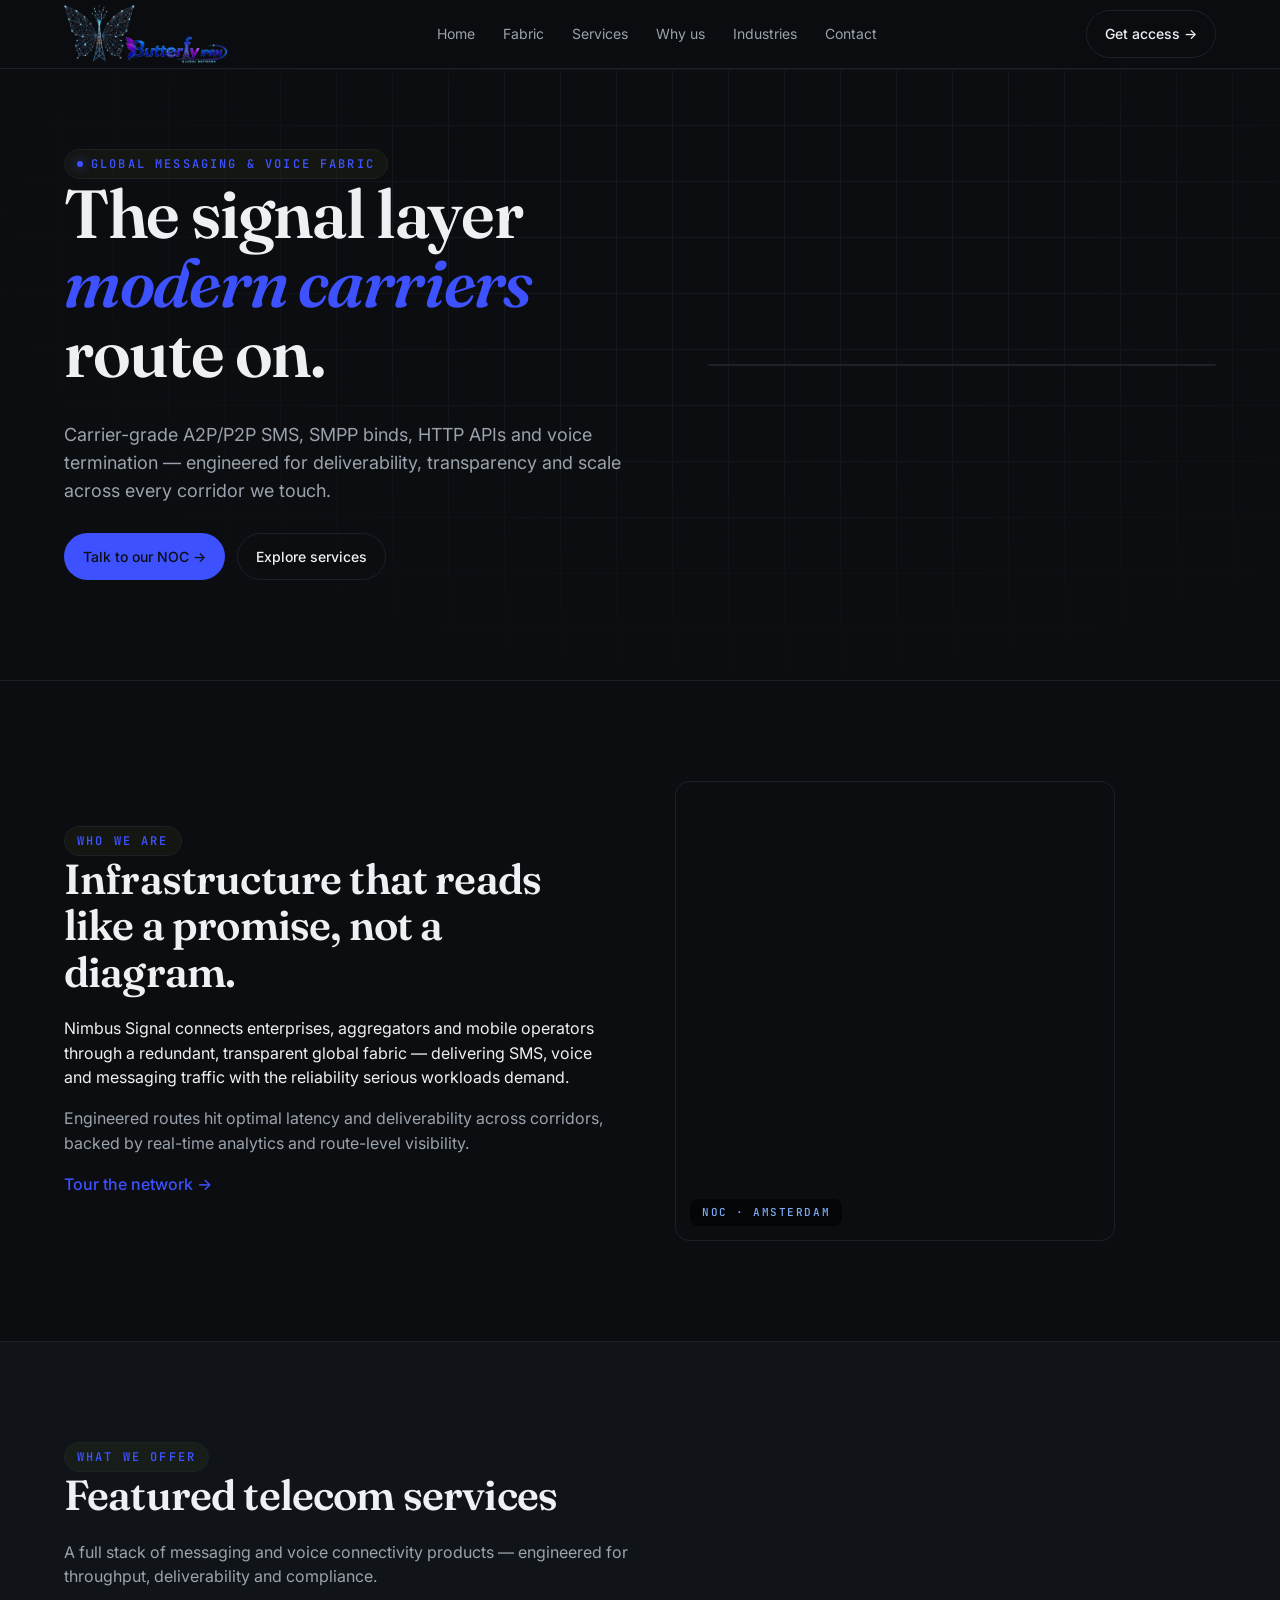
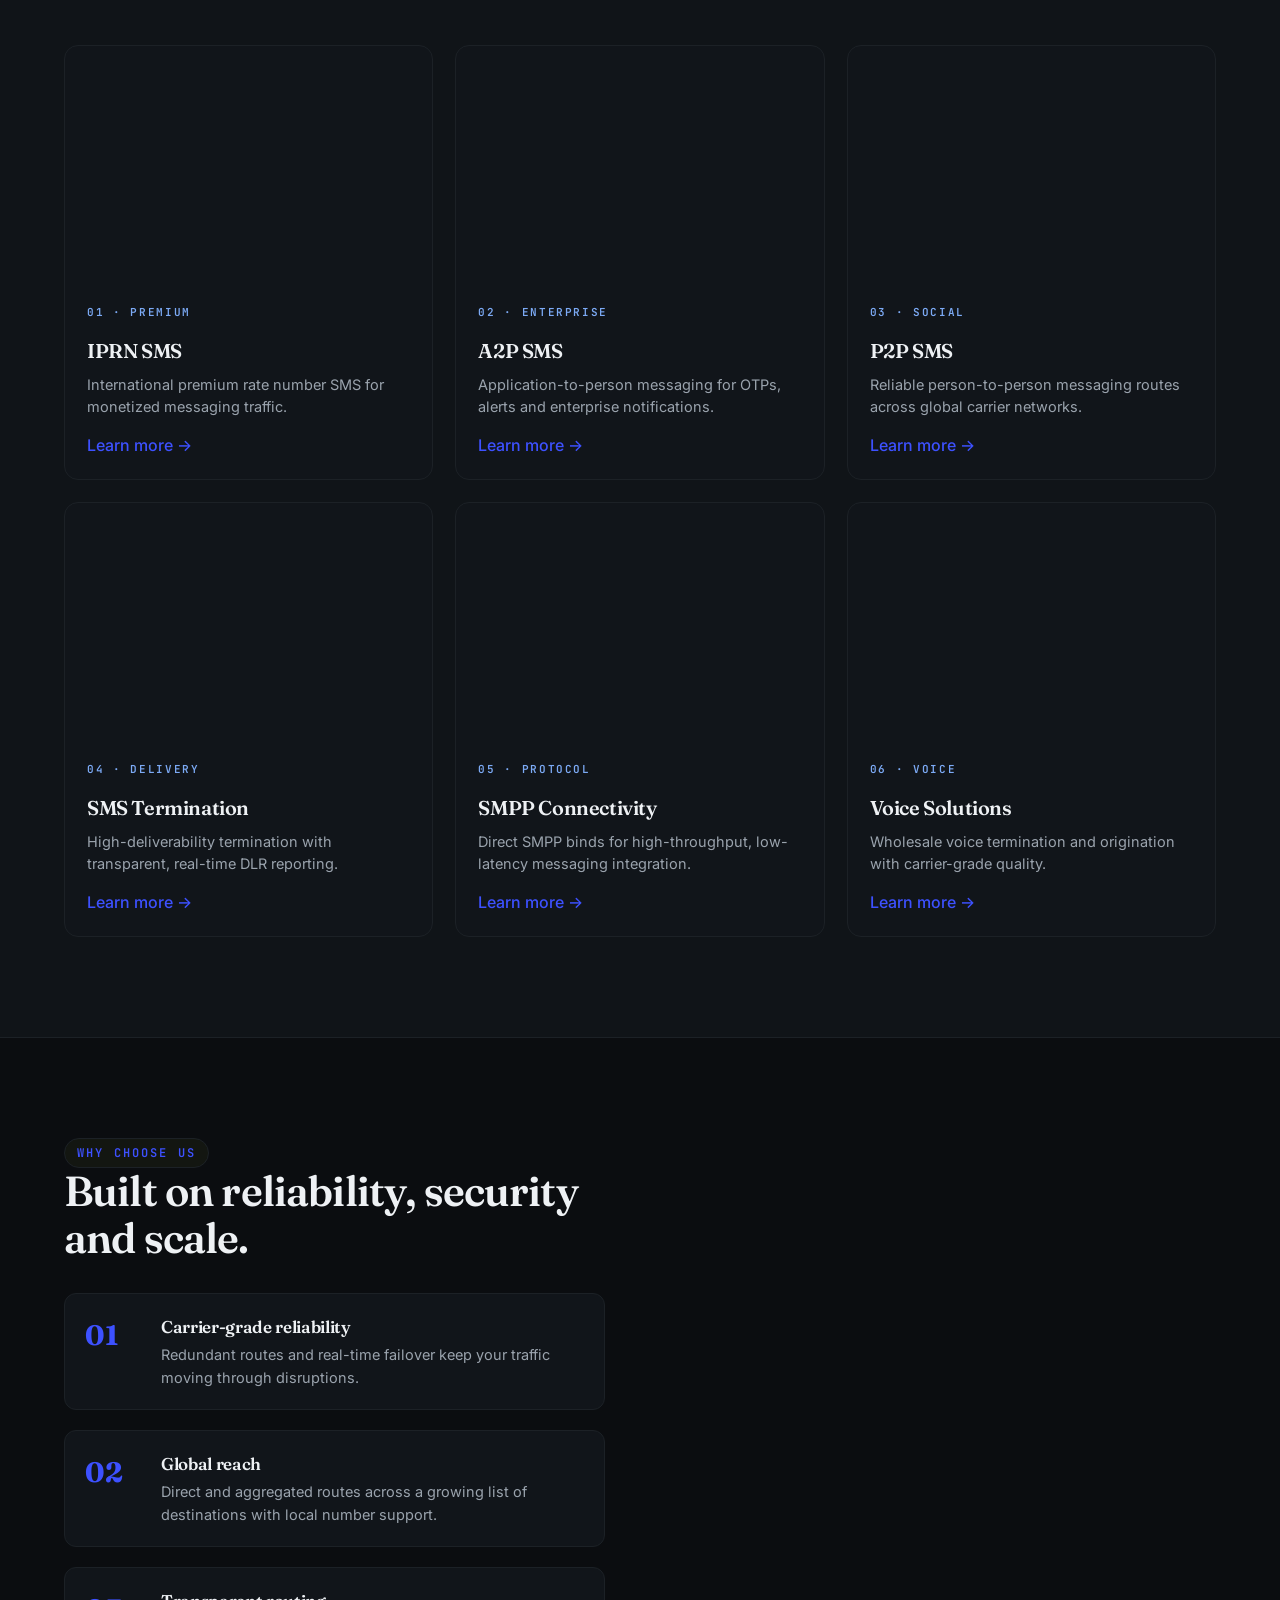
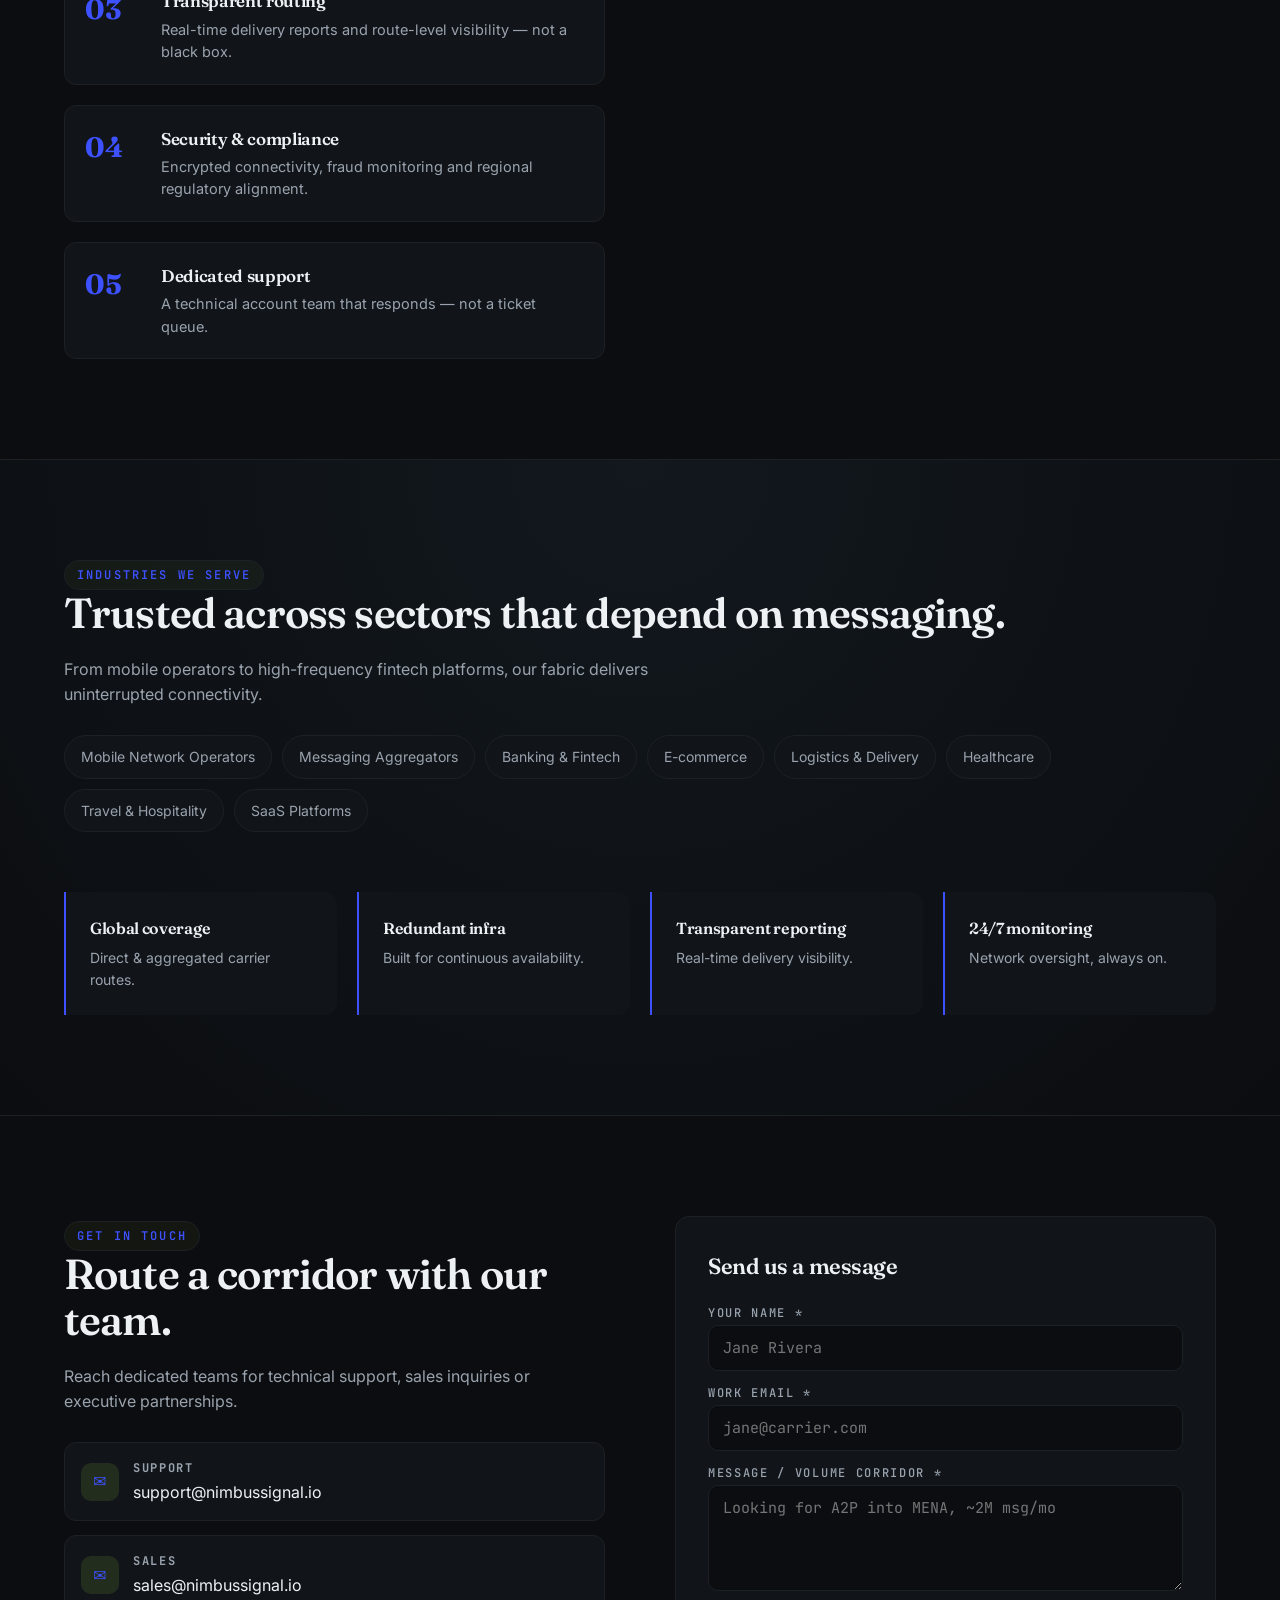
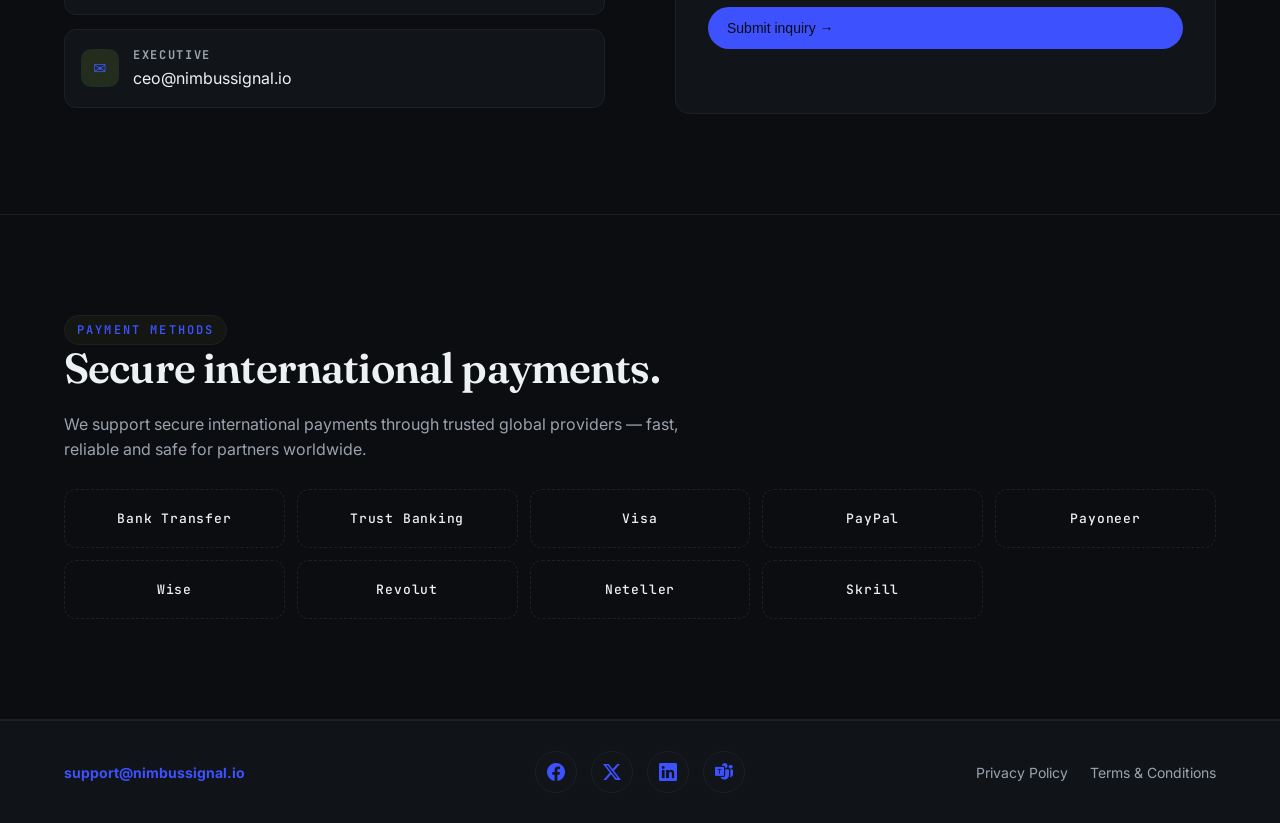
==== index.html @ 86a7646a "Update index.html" ====
<!doctype html>
<html lang="en">

<head>
  <meta charset="utf-8" />
  <meta name="viewport" content="width=device-width,initial-scale=1" />
  <title>butterflyiprn</title>
  <meta name="description"
    content="Enterprise A2P/P2P SMS, SMPP, HTTP API and voice routing — engineered on a resilient global fabric for carriers, aggregators and platforms." />
  <link rel="preconnect" href="https://fonts.googleapis.com" />
  <link rel="preconnect" href="https://fonts.gstatic.com" crossorigin />
  <link
    href="https://fonts.googleapis.com/css2?family=Fraunces:wght@400;600;700&family=JetBrains+Mono:wght@400;600&family=Inter:wght@300;400;500;600&display=swap"
    rel="stylesheet" />
  <link rel="stylesheet" href="styles.css" />
  <link rel="stylesheet" href="https://cdn.jsdelivr.net/npm/bootstrap-icons@1.11.3/font/bootstrap-icons.min.css">
</head>

<body>
  <a class="skip" href="#main">Skip to content</a>

  <header class="nav">
    <div class="wrap nav-inner">
      <a href="#" class="brand"><img src="./img/Logo.png" alt="Logo"></a>
      <nav>
        <a href="#main">Home</a>
        <a href="#about">Fabric</a>
        <a href="#services">Services</a>
        <a href="#why">Why us</a>
        <a href="#industries">Industries</a>
        <a href="#contact">Contact</a>
      </nav>
      <a class="btn btn-ghost" href="#contact">Get access →</a>
    </div>
  </header>

  <main id="main">

    <!-- HERO -->
    <section class="hero">
      <div class="grid-bg"></div>
      <div class="wrap hero-inner">
        <div class="hero-copy">
          <span class="eyebrow"><i></i> Global Messaging & Voice Fabric</span>
          <h1>The signal layer<br /><em>modern carriers</em> route on.</h1>
          <p>Carrier-grade A2P/P2P SMS, SMPP binds, HTTP APIs and voice termination — engineered for deliverability,
            transparency and scale across every corridor we touch.</p>
          <div class="cta-row">
            <a href="#contact" class="btn btn-primary">Talk to our NOC →</a>
            <a href="#services" class="btn btn-ghost">Explore services</a>
          </div>
        </div>
        <div class="hero-card">
          <div class="badge badge-tl">◐ Fabric live · 24/7</div>
          <div class="badge badge-br">SMPP · v3.4 · TLS</div>
        </div>
      </div>
    </section>

    <!-- ABOUT -->
    <section id="about" class="section">
      <div class="wrap two-col">
        <div>
          <span class="eyebrow">Who we are</span>
          <h2>Infrastructure that reads like a promise, not a diagram.</h2>
          <p>Nimbus Signal connects enterprises, aggregators and mobile operators through a redundant, transparent
            global fabric — delivering SMS, voice and messaging traffic with the reliability serious workloads demand.
          </p>
          <p class="muted">Engineered routes hit optimal latency and deliverability across corridors, backed by
            real-time analytics and route-level visibility.</p>
          <a class="link-arrow" href="#services">Tour the network →</a>
        </div>
        <div class="frame">
          <div class="frame-tag">NOC · Amsterdam</div>
        </div>
      </div>
    </section>

    <!-- SERVICES -->
    <section id="services" class="section alt">
      <div class="wrap">
        <div class="section-head">
          <span class="eyebrow">What we offer</span>
          <h2>Featured telecom services</h2>
          <p>A full stack of messaging and voice connectivity products — engineered for throughput, deliverability and
            compliance.</p>
        </div>
        <div class="cards">
          <!-- 6 -->
          <article class="card">
            <div class="card-img"></div>
            <div class="card-body">
              <span class="tag">01 · Premium</span>
              <h3>IPRN SMS</h3>
              <p>International premium rate number SMS for monetized messaging traffic.</p>
              <a href="#contact" class="link-arrow">Learn more →</a>
            </div>
          </article>
          <article class="card">
            <div class="card-img"></div>
            <div class="card-body">
              <span class="tag">02 · Enterprise</span>
              <h3>A2P SMS</h3>
              <p>Application-to-person messaging for OTPs, alerts and enterprise notifications.</p>
              <a href="#contact" class="link-arrow">Learn more →</a>
            </div>
          </article>
          <article class="card">
            <div class="card-img"></div>
            <div class="card-body">
              <span class="tag">03 · Social</span>
              <h3>P2P SMS</h3>
              <p>Reliable person-to-person messaging routes across global carrier networks.</p>
              <a href="#contact" class="link-arrow">Learn more →</a>
            </div>
          </article>
          <article class="card">
            <div class="card-img"></div>
            <div class="card-body">
              <span class="tag">04 · Delivery</span>
              <h3>SMS Termination</h3>
              <p>High-deliverability termination with transparent, real-time DLR reporting.</p>
              <a href="#contact" class="link-arrow">Learn more →</a>
            </div>
          </article>
          <article class="card">
            <div class="card-img"></div>
            <div class="card-body">
              <span class="tag">05 · Protocol</span>
              <h3>SMPP Connectivity</h3>
              <p>Direct SMPP binds for high-throughput, low-latency messaging integration.</p>
              <a href="#contact" class="link-arrow">Learn more →</a>
            </div>
          </article>
          <article class="card">
            <div class="card-img"></div>
            <div class="card-body">
              <span class="tag">06 · Voice</span>
              <h3>Voice Solutions</h3>
              <p>Wholesale voice termination and origination with carrier-grade quality.</p>
              <a href="#contact" class="link-arrow">Learn more →</a>
            </div>
          </article>
        </div>
      </div>
    </section>

    <!-- WHY -->
    <section id="why" class="section">
      <div class="wrap two-col">
        <div>
          <span class="eyebrow">Why choose us</span>
          <h2>Built on reliability, security and scale.</h2>
          <ol class="ol-list">
            <li><b>01</b>
              <div>
                <h4>Carrier-grade reliability</h4>
                <p>Redundant routes and real-time failover keep your traffic moving through disruptions.</p>
              </div>
            </li>
            <li><b>02</b>
              <div>
                <h4>Global reach</h4>
                <p>Direct and aggregated routes across a growing list of destinations with local number support.</p>
              </div>
            </li>
            <li><b>03</b>
              <div>
                <h4>Transparent routing</h4>
                <p>Real-time delivery reports and route-level visibility — not a black box.</p>
              </div>
            </li>
            <li><b>04</b>
              <div>
                <h4>Security & compliance</h4>
                <p>Encrypted connectivity, fraud monitoring and regional regulatory alignment.</p>
              </div>
            </li>
            <li><b>05</b>
              <div>
                <h4>Dedicated support</h4>
                <p>A technical account team that responds — not a ticket queue.</p>
              </div>
            </li>
          </ol>
        </div>
      </div>
    </section>

    <!-- INDUSTRIES -->
    <section id="industries" class="section industries">
      <div class="wrap">
        <span class="eyebrow">Industries we serve</span>
        <h2>Trusted across sectors that depend on messaging.</h2>
        <p class="lead">From mobile operators to high-frequency fintech platforms, our fabric delivers uninterrupted
          connectivity.</p>
        <ul class="chips">
          <li>Mobile Network Operators</li>
          <li>Messaging Aggregators</li>
          <li>Banking & Fintech</li>
          <li>E-commerce</li>
          <li>Logistics & Delivery</li>
          <li>Healthcare</li>
          <li>Travel & Hospitality</li>
          <li>SaaS Platforms</li>
        </ul>
        <div class="pillars">
          <div>
            <h4>Global coverage</h4>
            <p>Direct & aggregated carrier routes.</p>
          </div>
          <div>
            <h4>Redundant infra</h4>
            <p>Built for continuous availability.</p>
          </div>
          <div>
            <h4>Transparent reporting</h4>
            <p>Real-time delivery visibility.</p>
          </div>
          <div>
            <h4>24/7 monitoring</h4>
            <p>Network oversight, always on.</p>
          </div>
        </div>
      </div>
    </section>

    <!-- CONTACT -->
    <section id="contact" class="section contact">
      <div class="wrap two-col">
        <div>
          <span class="eyebrow">Get in touch</span>
          <h2>Route a corridor with our team.</h2>
          <p class="muted">Reach dedicated teams for technical support, sales inquiries or executive partnerships.</p>
          <ul class="contact-list">
            <li><span>✉</span>
              <div><b>Support</b><a href="mailto:support@nimbussignal.io">support@nimbussignal.io</a></div>
            </li>
            <li><span>✉</span>
              <div><b>Sales</b><a href="mailto:sales@nimbussignal.io">sales@nimbussignal.io</a></div>
            </li>
            <li><span>✉</span>
              <div><b>Executive</b><a href="mailto:ceo@nimbussignal.io">ceo@nimbussignal.io</a></div>
            </li>
          </ul>
        </div>
        <form class="form" onsubmit="return handleSubmit(event)">
          <h3>Send us a message</h3>
          <label>Your name *<input required name="name" placeholder="Jane Rivera" /></label>
          <label>Work email *<input required type="email" name="email" placeholder="jane@carrier.com" /></label>
          <label>Message / volume corridor *<textarea required name="msg" rows="4"
              placeholder="Looking for A2P into MENA, ~2M msg/mo"></textarea></label>
          <button class="btn btn-primary" type="submit">Submit inquiry →</button>
          <p class="form-note" id="formNote"></p>
        </form>
      </div>
    </section>

    <!-- PAYMENTS -->
    <section class="section payments">
      <div class="wrap">
        <span class="eyebrow">Payment methods</span>
        <h2>Secure international payments.</h2>
        <p class="lead">We support secure international payments through trusted global providers — fast, reliable and
          safe for partners worldwide.</p>
        <ul class="pay-grid">
          <li>Bank Transfer</li>
          <li>Trust Banking</li>
          <li>Visa</li>
          <li>PayPal</li>
          <li>Payoneer</li>
          <li>Wise</li>
          <li>Revolut</li>
          <li>Neteller</li>
          <li>Skrill</li>
        </ul>
      </div>
    </section>

  </main>

  <footer class="foot">
    <div class="wrap foot-inner">

      <!-- Left -->
      <div class="footer-made">
        <a id="AeroTeam" href="https://aeroteam.vercel.app/" target="_blank">
          <strong>support@nimbussignal.io</strong>
        </a>
      </div>

      <!-- Center -->
      <div class="footer-social">

        <a href="https://www.facebook.com/share/1BZhmbPGrG/" target="_blank" aria-label="Facebook">
          <i class="bi bi-facebook"></i>
        </a>

        <a href="https://x.com/butterflyIPRN" target="_blank" aria-label="X">
          <i class="bi bi-twitter-x"></i>
        </a>

        <a href="https://www.linkedin.com/in/butterfly-iprn-031348425?utm_source=share_via&utm_content=profile&utm_medium=member_android"
          target="_blank" aria-label="LinkedIn">
          <i class="bi bi-linkedin"></i>
        </a>

        <a href="https://teams.live.com/l/invite/FEAaa-4FoAHBESFZA?v=g1" target="_blank" aria-label="Microsoft Teams">
          <i class="bi bi-microsoft-teams"></i>
        </a>

      </div>

      <!-- Right -->
      <div class="foot-links">
        <a href="./privacy-policy.html">Privacy Policy</a>
        <a href="./terms.html">Terms & Conditions</a>
      </div>

    </div>
  </footer>

  <script src="/script.js"></script>
</body>

</html>
---- styles.css ----
:root {
  --bg: #0b0d10;
  --bg-2: #101418;
  --ink: #eef1f4;
  --ink-dim: #9aa3ad;
  --line: #1c2126;
  --accent: #3d51ff;
  /* electric lime */
  --accent-2: #7caaf5;
  /* mint */
  --warm: #ff8a5c;
  /* subtle warm */
  --card: #11151a;
  --radius: 14px;
  --maxw: 1200px;
}

* {
  box-sizing: border-box;
  scroll-behavior: smooth;
}

html,
body {
  margin: 0;
  padding: 0;
  background: var(--bg);
  color: var(--ink);
  font-family: "Inter", system-ui, sans-serif;
  -webkit-font-smoothing: antialiased;
  line-height: 1.55
}

img {
  max-width: 100%;
  display: block
}

a {
  color: inherit;
  text-decoration: none
}

.wrap {
  max-width: var(--maxw);
  margin: 0 auto;
  padding: 0 24px
}

.skip {
  position: absolute;
  left: -9999px
}

.skip:focus {
  left: 8px;
  top: 8px;
  background: var(--accent);
  color: #000;
  padding: 8px;
  z-index: 99
}

/* Typography */
h1,
h2,
h3,
h4 {
  font-family: "Fraunces", serif;
  font-weight: 600;
  letter-spacing: -.02em;
  margin: 0 0 .5em
}

h1 {
  font-size: clamp(38px, 5.4vw, 68px);
  line-height: 1.02
}

h1 em {
  font-style: italic;
  color: var(--accent);
  font-weight: 600
}

h2 {
  font-size: clamp(28px, 3.4vw, 42px);
  line-height: 1.1
}

h3 {
  font-size: 20px
}

.eyebrow {
  display: inline-flex;
  align-items: center;
  gap: 8px;
  font: 600 12px/1 "JetBrains Mono", monospace;
  text-transform: uppercase;
  letter-spacing: .18em;
  color: var(--accent);
  padding: 8px 12px;
  border: 1px solid var(--line);
  border-radius: 999px;
  background: rgba(198, 255, 61, .04)
}

.eyebrow i {
  width: 6px;
  height: 6px;
  background: var(--accent);
  border-radius: 50%;
  box-shadow: 0 0 12px var(--accent)
}

.muted {
  color: var(--ink-dim)
}

.lead {
  color: var(--ink-dim);
  max-width: 640px
}

/* Nav */
.nav {
  position: sticky;
  top: 0;
  z-index: 50;
  background: rgba(11, 13, 16, .75);
  backdrop-filter: blur(12px);
  border-bottom: 1px solid var(--line)
}

.nav-inner {
  display: flex;
  align-items: center;
  justify-content: space-between;
  height: 68px
}

.brand {
  font-family: "Fraunces", serif;
  font-size: 22px;
  font-weight: 600;
  display: flex;
  align-items: center;
  gap: 10px
}

.brand img {
  width: auto;
  height: 60px;
}

.brand-dim {
  color: var(--ink-dim);
  font-weight: 400
}

.mark {
  width: 14px;
  height: 14px;
  border-radius: 3px;
  background: linear-gradient(135deg, var(--accent), var(--accent-2));
  box-shadow: 0 0 18px rgba(198, 255, 61, .5);
  display: inline-block
}

.nav nav {
  display: flex;
  gap: 28px
}

.nav nav a {
  font-size: 14px;
  color: var(--ink-dim);
  transition: color .2s
}

.nav nav a:hover {
  color: var(--ink)
}

@media(max-width:820px) {
  .nav nav {
    display: none
  }
}

/* Buttons */
.btn {
  display: inline-flex;
  align-items: center;
  gap: 8px;
  padding: 12px 18px;
  border-radius: 999px;
  font-weight: 500;
  font-size: 14px;
  border: 1px solid transparent;
  transition: transform .15s, background .2s, color .2s;
  cursor: pointer
}

.btn:hover {
  transform: translateY(-1px)
}

.btn-primary {
  background: var(--accent);
  color: #0b0d10
}

.btn-primary:hover {
  background: #d9ff6a
}

.btn-ghost {
  border-color: var(--line);
  color: var(--ink)
}

.btn-ghost:hover {
  border-color: var(--accent);
  color: var(--accent)
}

/* Hero */
.hero {
  position: relative;
  overflow: hidden;
  padding: 80px 0 100px;
  border-bottom: 1px solid var(--line)
}

.grid-bg {
  position: absolute;
  inset: 0;
  background-image: linear-gradient(var(--line) 1px, transparent 1px), linear-gradient(90deg, var(--line) 1px, transparent 1px);
  background-size: 56px 56px;
  mask-image: radial-gradient(ellipse at 60% 30%, #000 30%, transparent 75%);
  opacity: .55;
  pointer-events: none
}

.hero-inner {
  position: relative;
  display: grid;
  grid-template-columns: 1.15fr 1fr;
  gap: 60px;
  align-items: center
}

@media(max-width:900px) {
  .hero-inner {
    grid-template-columns: 1fr
  }
}

.hero-copy p {
  color: var(--ink-dim);
  font-size: 18px;
  max-width: 560px;
  margin: 20px 0 28px
}

.cta-row {
  display: flex;
  gap: 12px;
  flex-wrap: wrap
}

.hero-stats {
  list-style: none;
  padding: 0;
  margin: 44px 0 0;
  display: flex;
  gap: 36px;
  border-top: 1px solid var(--line);
  padding-top: 24px;
  flex-wrap: wrap
}

.hero-stats strong {
  display: block;
  font-family: "Fraunces", serif;
  font-size: 30px;
  color: var(--accent)
}

.hero-stats span {
  font: 500 12px/1 "JetBrains Mono", monospace;
  color: var(--ink-dim);
  text-transform: uppercase;
  letter-spacing: .15em
}

.hero-card {
  position: relative;
  border-radius: var(--radius);
  overflow: hidden;
  border: 1px solid var(--line);
  box-shadow: 0 30px 80px -30px rgba(0, 0, 0, .8)
}

.hero-card img {
  height: 520px;
  object-fit: cover;
  filter: saturate(.85) contrast(1.05)
}

.badge {
  position: absolute;
  background: rgba(11, 13, 16, .85);
  border: 1px solid var(--line);
  color: var(--ink);
  padding: 10px 14px;
  border-radius: 10px;
  font: 500 12px/1 "JetBrains Mono", monospace;
  backdrop-filter: blur(8px)
}

.badge-tl {
  top: 16px;
  left: 16px;
  color: var(--accent)
}

.badge-br {
  bottom: 16px;
  right: 16px
}

/* Sections */
.section {
  padding: 100px 0;
  border-bottom: 1px solid var(--line)
}

.section.alt {
  background: var(--bg-2)
}

.section-head {
  max-width: 640px;
  margin-bottom: 56px
}

.section-head p {
  color: var(--ink-dim);
  margin-top: 12px
}

.two-col {
  display: grid;
  grid-template-columns: 1fr 1fr;
  gap: 70px;
  align-items: center
}

@media(max-width:900px) {
  .two-col {
    grid-template-columns: 1fr;
    gap: 40px
  }
}

.link-arrow {
  color: var(--accent);
  font-weight: 500;
  border-bottom: 1px solid transparent;
  transition: border-color .2s
}

.link-arrow:hover {
  border-color: var(--accent)
}

/* Frames */
.frame {
  position: relative;
  border-radius: var(--radius);
  overflow: hidden;
  border: 1px solid var(--line);
  width: 440px;
  height: 460px;
}

.frame img {
  width: 100%;
  height: auto;
  object-fit: cover
}

.frame-tag {
  position: absolute;
  left: 14px;
  bottom: 14px;
  background: rgba(0, 0, 0, .6);
  padding: 8px 12px;
  border-radius: 8px;
  font: 500 11px/1 "JetBrains Mono", monospace;
  letter-spacing: .14em;
  text-transform: uppercase;
  color: var(--accent-2)
}

.stack {
  display: grid;
  gap: 20px
}

.stack .offset {
  margin-left: 40px
}

.stack .frame img {
  height: auto;
  width: 100%;
  object-fit: contain;
}

/* Cards */
.cards {
  display: grid;
  grid-template-columns: repeat(3, 1fr);
  gap: 22px
}

@media(max-width:900px) {
  .cards {
    grid-template-columns: 1fr 1fr
  }
}

@media(max-width:600px) {
  .cards {
    grid-template-columns: 1fr
  }
}

.card {
  background: var(--card);
  border: 1px solid var(--line);
  border-radius: var(--radius);
  overflow: hidden;
  transition: transform .25s, border-color .25s
}

.card:hover {
  transform: translateY(-4px);
  border-color: var(--accent)
}

.card-img {
  aspect-ratio: 16/10;
  overflow: hidden
}

.card-img img {
  width: 100%;
  height: 100%;
  object-fit: cover;
  transition: transform .5s
}

.card:hover .card-img img {
  transform: scale(1.05)
}

.card-body {
  padding: 22px
}

.tag {
  font: 600 11px/1 "JetBrains Mono", monospace;
  color: var(--accent-2);
  text-transform: uppercase;
  letter-spacing: .15em
}

.card h3 {
  margin: 12px 0 8px
}

.card p {
  color: var(--ink-dim);
  font-size: 14.5px;
  margin: 0 0 14px
}

/* Ordered list */
.ol-list {
  list-style: none;
  padding: 0;
  margin: 32px 0 0;
  display: grid;
  gap: 20px
}

.ol-list li {
  display: grid;
  grid-template-columns: 60px 1fr;
  gap: 16px;
  padding: 20px;
  border: 1px solid var(--line);
  border-radius: 12px;
  background: var(--card);
  transition: border-color .2s
}

.ol-list li:hover {
  border-color: var(--accent)
}

.ol-list b {
  font-family: "Fraunces", serif;
  font-size: 28px;
  color: var(--accent)
}

.ol-list h4 {
  margin: 0 0 4px;
  font-size: 17px
}

.ol-list p {
  margin: 0;
  color: var(--ink-dim);
  font-size: 14.5px
}

/* Industries */
.industries {
  background: radial-gradient(ellipse at top, #12181e, var(--bg))
}

.chips {
  list-style: none;
  padding: 0;
  margin: 28px 0 60px;
  display: flex;
  flex-wrap: wrap;
  gap: 10px
}

.chips li {
  border: 1px solid var(--line);
  padding: 10px 16px;
  border-radius: 999px;
  font-size: 14px;
  color: var(--ink-dim);
  background: var(--card);
  transition: .2s
}

.chips li:hover {
  color: var(--accent);
  border-color: var(--accent)
}

.pillars {
  display: grid;
  grid-template-columns: repeat(4, 1fr);
  gap: 20px
}

@media(max-width:800px) {
  .pillars {
    grid-template-columns: 1fr 1fr
  }
}

.pillars>div {
  padding: 24px;
  border-left: 2px solid var(--accent);
  background: var(--card);
  border-radius: 0 12px 12px 0
}

.pillars h4 {
  margin: 0 0 6px;
  font-size: 16px
}

.pillars p {
  margin: 0;
  color: var(--ink-dim);
  font-size: 14px
}

/* Contact */
.contact-list {
  list-style: none;
  padding: 0;
  margin: 28px 0 0;
  display: grid;
  gap: 14px
}

.contact-list li {
  display: flex;
  gap: 14px;
  align-items: center;
  padding: 16px;
  border: 1px solid var(--line);
  border-radius: 12px;
  background: var(--card)
}

.contact-list span {
  width: 38px;
  height: 38px;
  display: grid;
  place-items: center;
  background: rgba(198, 255, 61, .1);
  color: var(--accent);
  border-radius: 10px;
  font-size: 16px
}

.contact-list b {
  display: block;
  font-size: 12px;
  font-family: "JetBrains Mono", monospace;
  color: var(--ink-dim);
  text-transform: uppercase;
  letter-spacing: .14em;
  margin-bottom: 2px
}

.contact-list a {
  color: var(--ink)
}

.contact-list a:hover {
  color: var(--accent)
}

.form {
  background: var(--card);
  border: 1px solid var(--line);
  border-radius: var(--radius);
  padding: 32px;
  display: grid;
  gap: 16px
}

.form h3 {
  margin: 0 0 8px;
  font-size: 22px
}

.form label {
  display: grid;
  gap: 6px;
  font: 500 12px/1 "JetBrains Mono", monospace;
  color: var(--ink-dim);
  text-transform: uppercase;
  letter-spacing: .14em
}

.form input,
.form textarea {
  background: var(--bg);
  border: 1px solid var(--line);
  border-radius: 10px;
  padding: 12px 14px;
  color: var(--ink);
  font-family: inherit;
  font-size: 15px;
  outline: none;
  transition: border-color .2s
}

.form input:focus,
.form textarea:focus {
  border-color: var(--accent)
}

.form-note {
  margin: 0;
  font-size: 13px;
  color: var(--accent-2);
  min-height: 16px
}

/* Payments */
.payments {
  text-align: left
}

.pay-grid {
  list-style: none;
  padding: 0;
  margin: 28px 0 0;
  display: grid;
  grid-template-columns: repeat(3, 1fr);
  gap: 12px
}

@media(min-width:700px) {
  .pay-grid {
    grid-template-columns: repeat(5, 1fr)
  }
}

.pay-grid li {
  padding: 22px;
  border: 1px dashed var(--line);
  border-radius: 12px;
  text-align: center;
  font: 500 13px/1 "JetBrains Mono", monospace;
  color: var(--ink);
  letter-spacing: .06em;
  transition: .2s
}

.pay-grid li:hover {
  border-style: solid;
  border-color: var(--accent);
  color: var(--accent)
}

/* ===========================
   Footer
=========================== */

.foot {
  padding: 30px 0;
  background: var(--bg-2);
  border-top: 1px solid var(--line);
  color: var(--ink-dim);
}

.foot-inner {
  display: grid;
  grid-template-columns: 1fr auto 1fr;
  align-items: center;
  gap: 32px;
}

.footer-made {
  justify-self: start;
}

.footer-made a {
  color: var(--ink-dim);
  font-size: 14px;
  transition: .3s ease;
}

.footer-made a strong {
  color: var(--accent);
}

.footer-made a:hover {
  color: var(--ink);
}

.footer-social {
  display: flex;
  align-items: center;
  justify-content: center;
  gap: 14px;
}

.footer-social a {
  width: 42px;
  height: 42px;

  display: flex;
  align-items: center;
  justify-content: center;

  border-radius: 50%;

  background: var(--card);
  border: 1px solid var(--line);

  color: var(--accent);

  font-size: 18px;

  transition: .3s ease;
}

.footer-social a:hover {
  background: var(--accent);
  color: var(--ink);

  border-color: var(--accent);

  transform: translateY(-4px);

  box-shadow: 0 8px 24px rgba(61, 81, 255, .35);
}

.foot-links {
  display: flex;
  justify-content: flex-end;
  align-items: center;
  gap: 22px;
}

.foot-links a {
  color: var(--ink-dim);
  font-size: 14px;
  transition: .3s ease;
}

.foot-links a:hover {
  color: var(--accent);
}

@media (max-width:768px) {

  .foot {
    padding: 40px 0;
  }

  .foot-inner {
    grid-template-columns: 1fr;
    text-align: center;
    gap: 22px;
  }

  .footer-made,
  .foot-links {
    justify-self: center;
  }

  .foot-links {
    justify-content: center;
    flex-wrap: wrap;
    gap: 16px;
  }

}
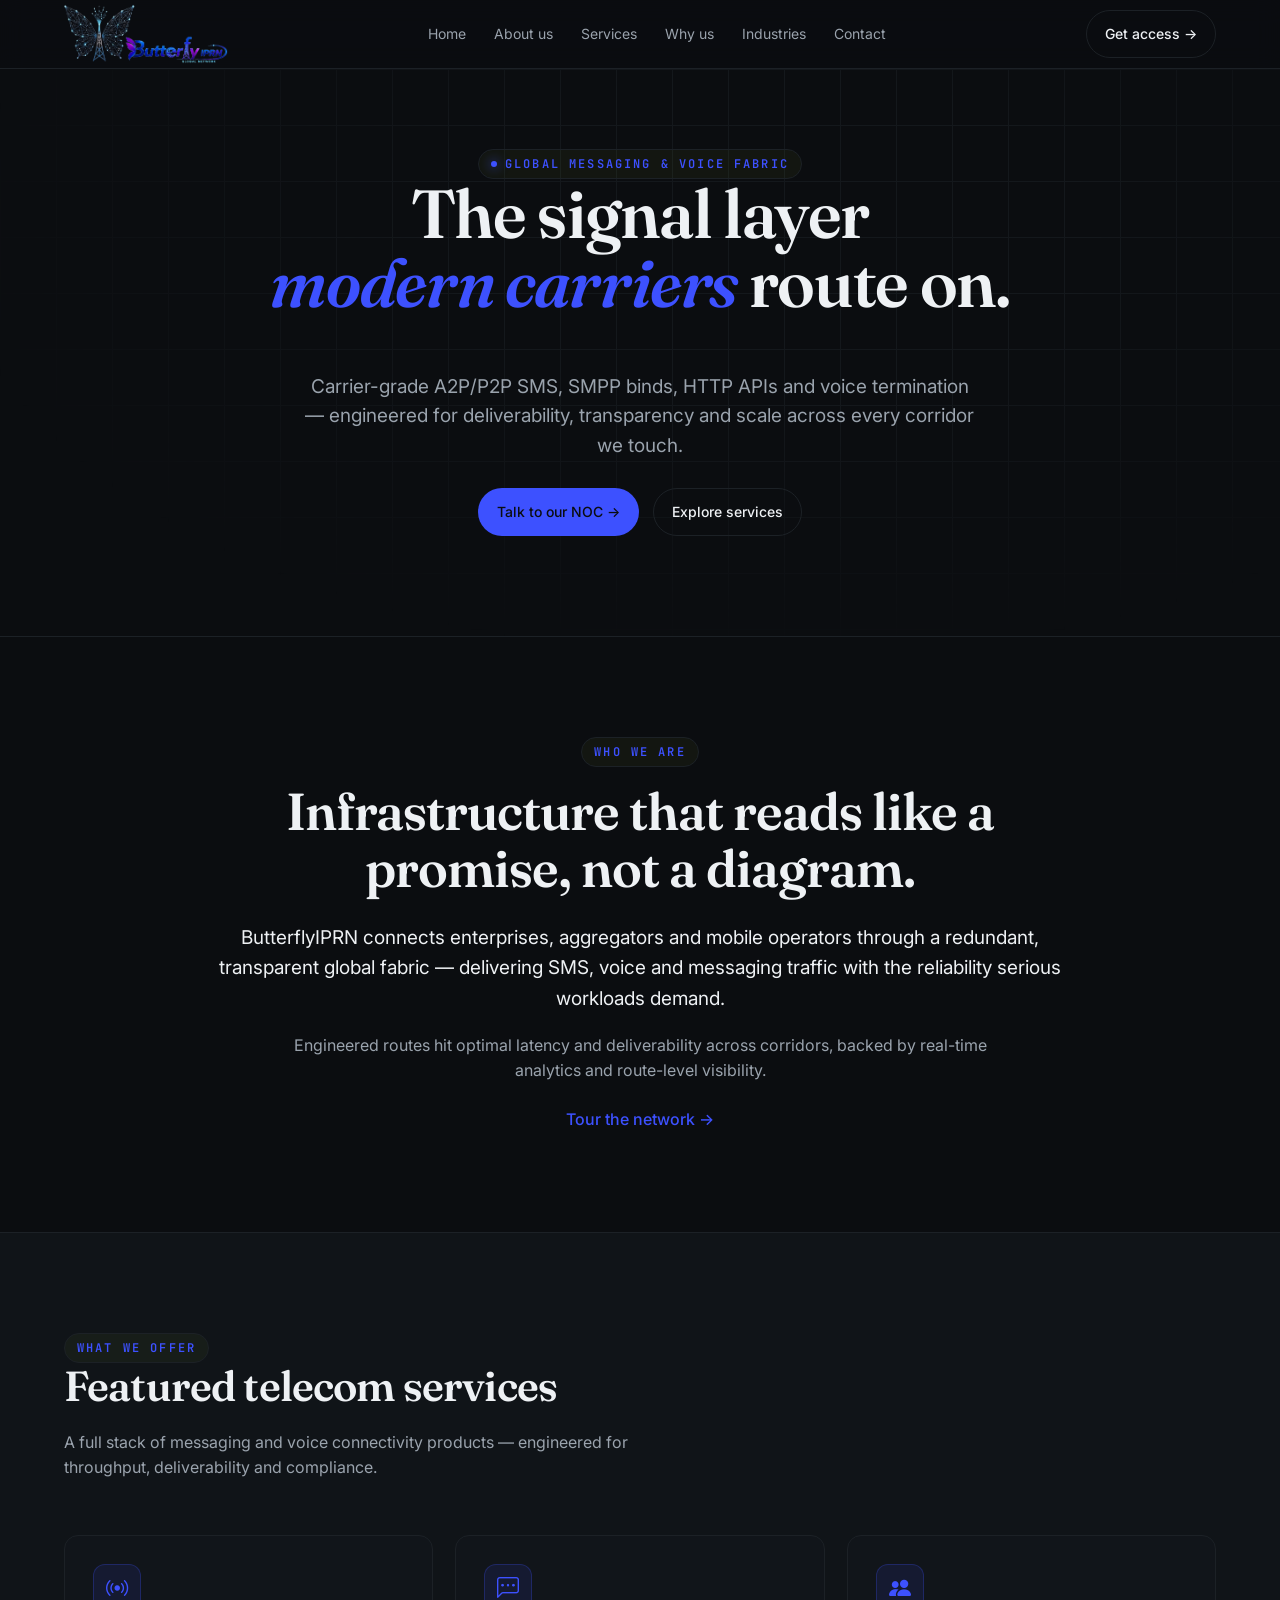
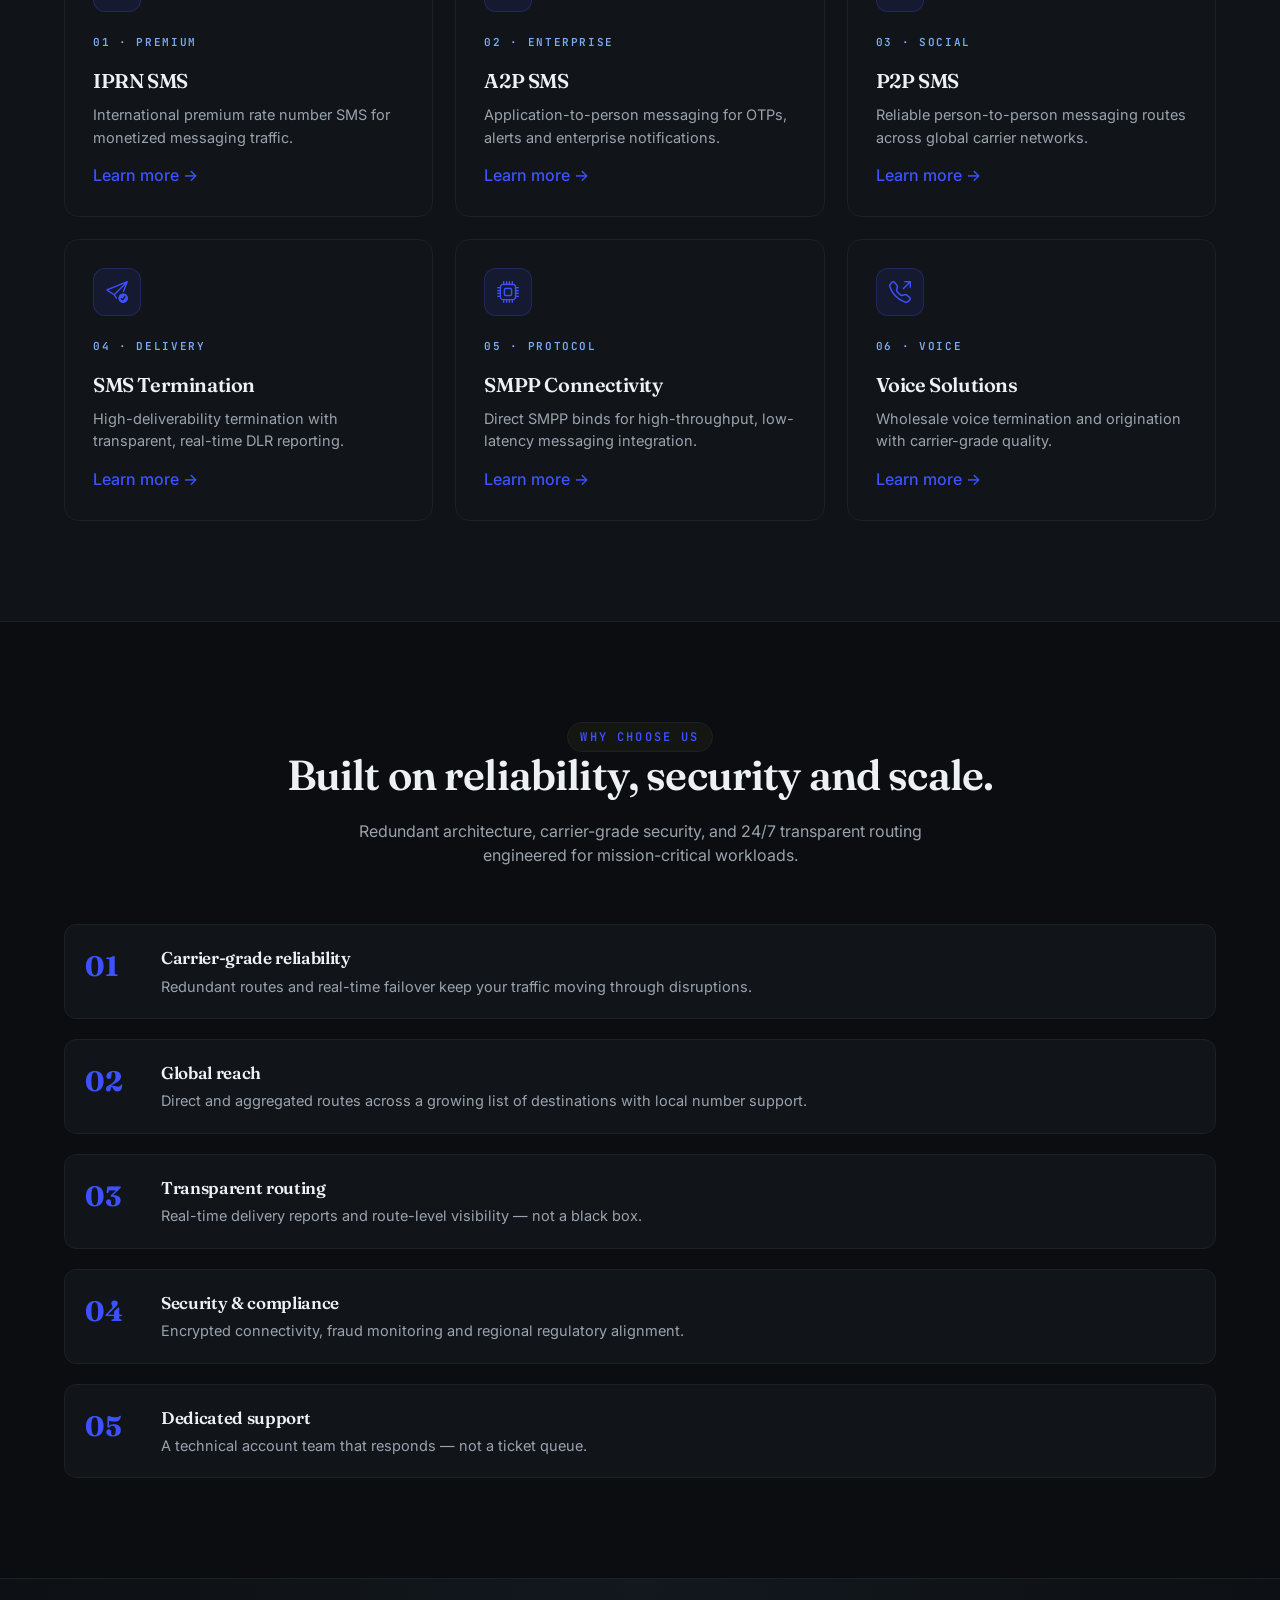
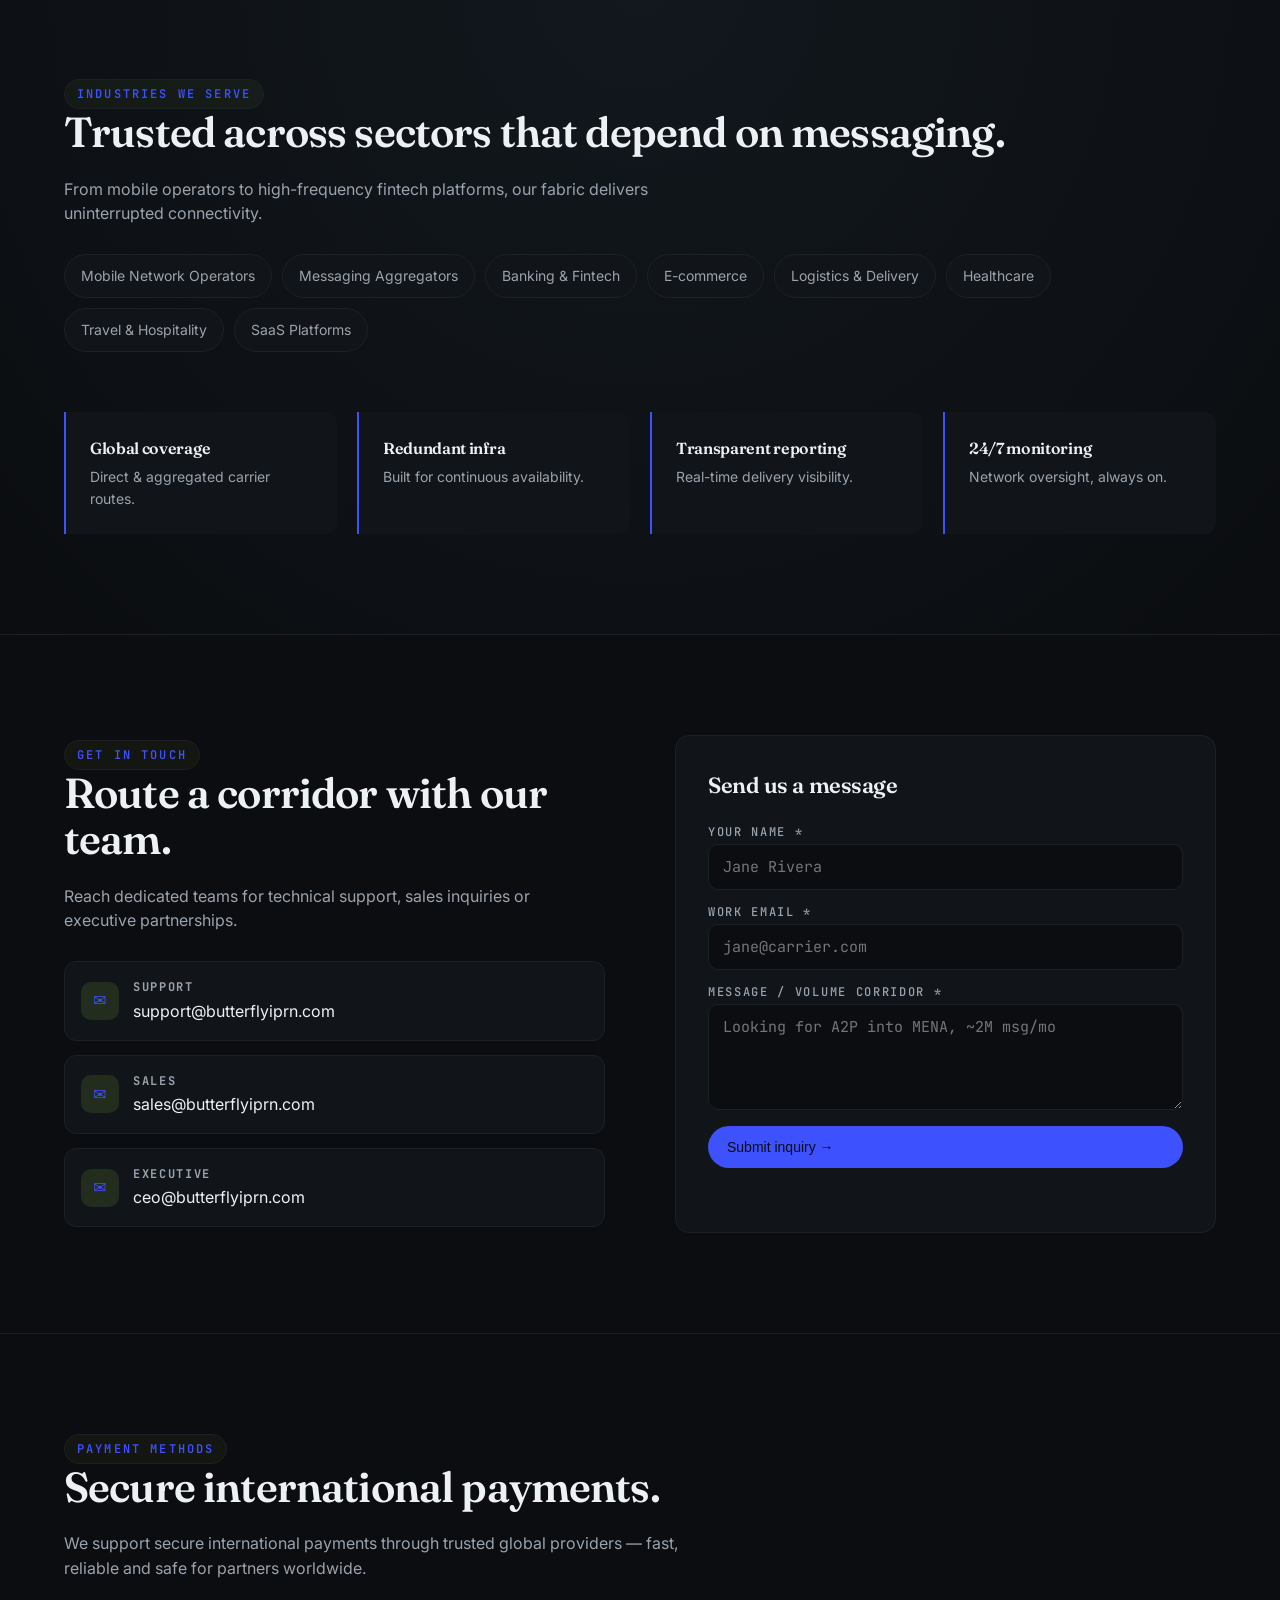
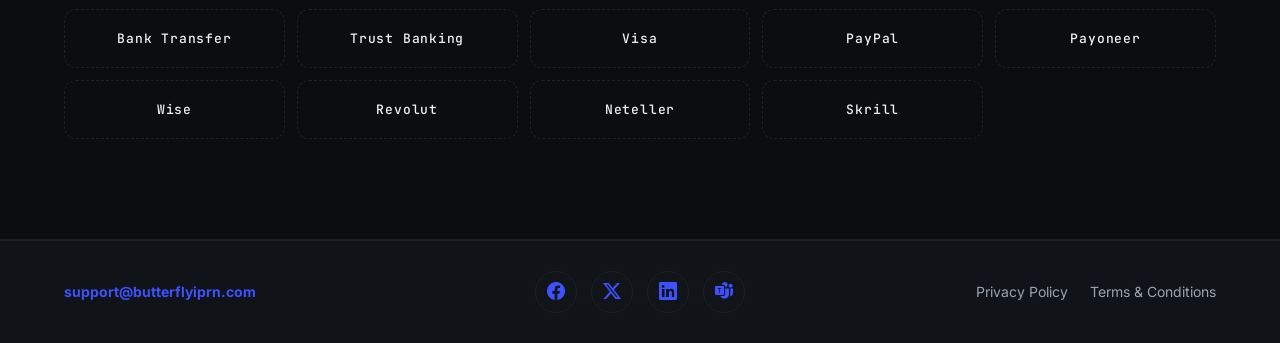
==== commit 2ffd1658: "Add files via upload" ====
--- a/index.html
+++ b/index.html
@@ -4,16 +4,17 @@
 <head>
   <meta charset="utf-8" />
   <meta name="viewport" content="width=device-width,initial-scale=1" />
-  <title>butterflyiprn</title>
+  <title>ButterflyIPRN — Enterprise Global Telecom Fabric</title>
   <meta name="description"
     content="Enterprise A2P/P2P SMS, SMPP, HTTP API and voice routing — engineered on a resilient global fabric for carriers, aggregators and platforms." />
   <link rel="preconnect" href="https://fonts.googleapis.com" />
   <link rel="preconnect" href="https://fonts.gstatic.com" crossorigin />
   <link
-    href="https://fonts.googleapis.com/css2?family=Fraunces:wght@400;600;700&family=JetBrains+Mono:wght@400;600&family=Inter:wght@300;400;500;600&display=swap"
+    href="https://fonts.googleapis.com/css2?family=Fraunces:ital,wght@0,400;0,600;0,700;1,600&family=JetBrains+Mono:wght@400;500;600&family=Inter:wght@300;400;500;600&display=swap"
     rel="stylesheet" />
   <link rel="stylesheet" href="styles.css" />
   <link rel="stylesheet" href="https://cdn.jsdelivr.net/npm/bootstrap-icons@1.11.3/font/bootstrap-icons.min.css">
+  <link rel="icon" href="./img/Logo.png" type="image/png">
 </head>
 
 <body>
@@ -21,16 +22,17 @@
 
   <header class="nav">
     <div class="wrap nav-inner">
-      <a href="#" class="brand"><img src="./img/Logo.png" alt="Logo"></a>
+      <a href="index.html" class="brand"><img src="./img/Logo.png" alt="ButterflyIPRN Logo"></a>
       <nav>
         <a href="#main">Home</a>
-        <a href="#about">Fabric</a>
+        <a href="#about">About us</a>
         <a href="#services">Services</a>
         <a href="#why">Why us</a>
         <a href="#industries">Industries</a>
         <a href="#contact">Contact</a>
       </nav>
       <a class="btn btn-ghost" href="#contact">Get access →</a>
+      <button class="nav-toggle" aria-label="Toggle menu">&#9776;</button>
     </div>
   </header>
 
@@ -50,28 +52,24 @@
             <a href="#services" class="btn btn-ghost">Explore services</a>
           </div>
         </div>
-        <div class="hero-card">
-          <div class="badge badge-tl">◐ Fabric live · 24/7</div>
-          <div class="badge badge-br">SMPP · v3.4 · TLS</div>
-        </div>
+       
       </div>
     </section>
 
     <!-- ABOUT -->
     <section id="about" class="section">
-      <div class="wrap two-col">
-        <div>
+      <div class="wrap">
+        <div style="max-width: 900px; margin: 0 auto; text-align: center;">
           <span class="eyebrow">Who we are</span>
-          <h2>Infrastructure that reads like a promise, not a diagram.</h2>
-          <p>Nimbus Signal connects enterprises, aggregators and mobile operators through a redundant, transparent
+          <h2 style="font-size: clamp(32px, 4.2vw, 52px); margin-top: 16px;">Infrastructure that reads like a promise, not a diagram.</h2>
+          <p style="font-size: 19px; line-height: 1.6; margin-top: 20px; color: var(--ink);">ButterflyIPRN connects enterprises, aggregators and mobile operators through a redundant, transparent
             global fabric — delivering SMS, voice and messaging traffic with the reliability serious workloads demand.
           </p>
-          <p class="muted">Engineered routes hit optimal latency and deliverability across corridors, backed by
+          <p class="muted" style="font-size: 16px; margin-top: 14px; max-width: 760px; margin-left: auto; margin-right: auto;">Engineered routes hit optimal latency and deliverability across corridors, backed by
             real-time analytics and route-level visibility.</p>
-          <a class="link-arrow" href="#services">Tour the network →</a>
-        </div>
-        <div class="frame">
-          <div class="frame-tag">NOC · Amsterdam</div>
+          <div style="margin-top: 24px;">
+            <a class="link-arrow" href="#services" style="font-size: 16px;">Tour the network →</a>
+          </div>
         </div>
       </div>
     </section>
@@ -86,10 +84,9 @@
             compliance.</p>
         </div>
         <div class="cards">
-          <!-- 6 -->
-          <article class="card">
-            <div class="card-img"></div>
-            <div class="card-body">
+          <article class="card">
+            <div class="card-body">
+              <div class="card-icon"><i class="bi bi-broadcast"></i></div>
               <span class="tag">01 · Premium</span>
               <h3>IPRN SMS</h3>
               <p>International premium rate number SMS for monetized messaging traffic.</p>
@@ -97,8 +94,8 @@
             </div>
           </article>
           <article class="card">
-            <div class="card-img"></div>
-            <div class="card-body">
+            <div class="card-body">
+              <div class="card-icon"><i class="bi bi-chat-left-dots"></i></div>
               <span class="tag">02 · Enterprise</span>
               <h3>A2P SMS</h3>
               <p>Application-to-person messaging for OTPs, alerts and enterprise notifications.</p>
@@ -106,8 +103,8 @@
             </div>
           </article>
           <article class="card">
-            <div class="card-img"></div>
-            <div class="card-body">
+            <div class="card-body">
+              <div class="card-icon"><i class="bi bi-people-fill"></i></div>
               <span class="tag">03 · Social</span>
               <h3>P2P SMS</h3>
               <p>Reliable person-to-person messaging routes across global carrier networks.</p>
@@ -115,8 +112,8 @@
             </div>
           </article>
           <article class="card">
-            <div class="card-img"></div>
-            <div class="card-body">
+            <div class="card-body">
+              <div class="card-icon"><i class="bi bi-send-check"></i></div>
               <span class="tag">04 · Delivery</span>
               <h3>SMS Termination</h3>
               <p>High-deliverability termination with transparent, real-time DLR reporting.</p>
@@ -124,8 +121,8 @@
             </div>
           </article>
           <article class="card">
-            <div class="card-img"></div>
-            <div class="card-body">
+            <div class="card-body">
+              <div class="card-icon"><i class="bi bi-cpu"></i></div>
               <span class="tag">05 · Protocol</span>
               <h3>SMPP Connectivity</h3>
               <p>Direct SMPP binds for high-throughput, low-latency messaging integration.</p>
@@ -133,8 +130,8 @@
             </div>
           </article>
           <article class="card">
-            <div class="card-img"></div>
-            <div class="card-body">
+            <div class="card-body">
+              <div class="card-icon"><i class="bi bi-telephone-outbound"></i></div>
               <span class="tag">06 · Voice</span>
               <h3>Voice Solutions</h3>
               <p>Wholesale voice termination and origination with carrier-grade quality.</p>
@@ -147,43 +144,44 @@
 
     <!-- WHY -->
     <section id="why" class="section">
-      <div class="wrap two-col">
-        <div>
+      <div class="wrap">
+        <div class="section-head" style="max-width: 100%; text-align: center; margin-left: auto; margin-right: auto;">
           <span class="eyebrow">Why choose us</span>
           <h2>Built on reliability, security and scale.</h2>
-          <ol class="ol-list">
-            <li><b>01</b>
-              <div>
-                <h4>Carrier-grade reliability</h4>
-                <p>Redundant routes and real-time failover keep your traffic moving through disruptions.</p>
-              </div>
-            </li>
-            <li><b>02</b>
-              <div>
-                <h4>Global reach</h4>
-                <p>Direct and aggregated routes across a growing list of destinations with local number support.</p>
-              </div>
-            </li>
-            <li><b>03</b>
-              <div>
-                <h4>Transparent routing</h4>
-                <p>Real-time delivery reports and route-level visibility — not a black box.</p>
-              </div>
-            </li>
-            <li><b>04</b>
-              <div>
-                <h4>Security & compliance</h4>
-                <p>Encrypted connectivity, fraud monitoring and regional regulatory alignment.</p>
-              </div>
-            </li>
-            <li><b>05</b>
-              <div>
-                <h4>Dedicated support</h4>
-                <p>A technical account team that responds — not a ticket queue.</p>
-              </div>
-            </li>
-          </ol>
-        </div>
+          <p class="lead" style="margin-left: auto; margin-right: auto;">Redundant architecture, carrier-grade security, and 24/7 transparent routing engineered for mission-critical workloads.</p>
+        </div>
+        <ol class="ol-list" style="width: 100%;">
+          <li><b>01</b>
+            <div>
+              <h4>Carrier-grade reliability</h4>
+              <p>Redundant routes and real-time failover keep your traffic moving through disruptions.</p>
+            </div>
+          </li>
+          <li><b>02</b>
+            <div>
+              <h4>Global reach</h4>
+              <p>Direct and aggregated routes across a growing list of destinations with local number support.</p>
+            </div>
+          </li>
+          <li><b>03</b>
+            <div>
+              <h4>Transparent routing</h4>
+              <p>Real-time delivery reports and route-level visibility — not a black box.</p>
+            </div>
+          </li>
+          <li><b>04</b>
+            <div>
+              <h4>Security & compliance</h4>
+              <p>Encrypted connectivity, fraud monitoring and regional regulatory alignment.</p>
+            </div>
+          </li>
+          <li><b>05</b>
+            <div>
+              <h4>Dedicated support</h4>
+              <p>A technical account team that responds — not a ticket queue.</p>
+            </div>
+          </li>
+        </ol>
       </div>
     </section>
 
@@ -234,13 +232,13 @@
           <p class="muted">Reach dedicated teams for technical support, sales inquiries or executive partnerships.</p>
           <ul class="contact-list">
             <li><span>✉</span>
-              <div><b>Support</b><a href="mailto:support@nimbussignal.io">support@nimbussignal.io</a></div>
+              <div><b>Support</b><a href="mailto:support@butterflyiprn.com">support@butterflyiprn.com</a></div>
             </li>
             <li><span>✉</span>
-              <div><b>Sales</b><a href="mailto:sales@nimbussignal.io">sales@nimbussignal.io</a></div>
+              <div><b>Sales</b><a href="mailto:sales@butterflyiprn.com">sales@butterflyiprn.com</a></div>
             </li>
             <li><span>✉</span>
-              <div><b>Executive</b><a href="mailto:ceo@nimbussignal.io">ceo@nimbussignal.io</a></div>
+              <div><b>Executive</b><a href="mailto:ceo@butterflyiprn.com">ceo@butterflyiprn.com</a></div>
             </li>
           </ul>
         </div>
@@ -285,7 +283,7 @@
       <!-- Left -->
       <div class="footer-made">
         <a id="AeroTeam" href="https://aeroteam.vercel.app/" target="_blank">
-          <strong>support@nimbussignal.io</strong>
+          <strong>support@butterflyiprn.com</strong>
         </a>
       </div>
 
@@ -320,7 +318,7 @@
     </div>
   </footer>
 
-  <script src="/script.js"></script>
+  <script src="./script.js"></script>
 </body>
 
-</html>
+</html>
--- a/styles.css
+++ b/styles.css
@@ -246,28 +246,32 @@
 
 .hero-inner {
   position: relative;
-  display: grid;
-  grid-template-columns: 1.15fr 1fr;
-  gap: 60px;
-  align-items: center
-}
-
-@media(max-width:900px) {
-  .hero-inner {
-    grid-template-columns: 1fr
-  }
+  display: flex;
+  flex-direction: column;
+  align-items: center;
+  text-align: center;
+  gap: 48px;
+}
+
+.hero-copy {
+  display: flex;
+  flex-direction: column;
+  align-items: center;
+  max-width: 840px;
+  margin: 0 auto;
 }
 
 .hero-copy p {
   color: var(--ink-dim);
-  font-size: 18px;
-  max-width: 560px;
-  margin: 20px 0 28px
+  font-size: 19px;
+  max-width: 680px;
+  margin: 20px auto 28px
 }
 
 .cta-row {
   display: flex;
-  gap: 12px;
+  gap: 14px;
+  justify-content: center;
   flex-wrap: wrap
 }
 
@@ -296,40 +300,123 @@
   letter-spacing: .15em
 }
 
+/* Telemetry Terminal & NOC Console (No-Image UI) */
 .hero-card {
   position: relative;
   border-radius: var(--radius);
-  overflow: hidden;
-  border: 1px solid var(--line);
-  box-shadow: 0 30px 80px -30px rgba(0, 0, 0, .8)
-}
-
-.hero-card img {
-  height: 520px;
-  object-fit: cover;
-  filter: saturate(.85) contrast(1.05)
+  background: var(--card);
+  border: 1px solid var(--line);
+  padding: 28px;
+  box-shadow: 0 30px 80px -30px rgba(0, 0, 0, .8), 0 0 30px rgba(61, 81, 255, 0.12);
+  display: flex;
+  flex-direction: column;
+  gap: 18px;
+  width: 100%;
+  max-width: 860px;
+  margin: 0 auto;
+  text-align: left;
+}
+
+.terminal-header {
+  display: flex;
+  align-items: center;
+  justify-content: space-between;
+  border-bottom: 1px solid var(--line);
+  padding-bottom: 14px;
+}
+
+.terminal-title {
+  display: flex;
+  align-items: center;
+  gap: 10px;
+  font: 600 13px/1 "JetBrains Mono", monospace;
+  color: var(--ink);
+  letter-spacing: .05em;
+}
+
+.pulse-dot {
+  width: 8px;
+  height: 8px;
+  background: #22c55e;
+  border-radius: 50%;
+  box-shadow: 0 0 10px #22c55e;
+  animation: pulse-glow 2s infinite;
+}
+
+@keyframes pulse-glow {
+  0% { transform: scale(0.95); opacity: 0.8; }
+  50% { transform: scale(1.15); opacity: 1; box-shadow: 0 0 14px #22c55e; }
+  100% { transform: scale(0.95); opacity: 0.8; }
+}
+
+.terminal-node {
+  font: 500 11px/1 "JetBrains Mono", monospace;
+  color: var(--accent-2);
+  background: rgba(124, 170, 245, 0.1);
+  padding: 6px 10px;
+  border-radius: 6px;
+  border: 1px solid rgba(124, 170, 245, 0.2);
+}
+
+.telemetry-grid {
+  display: flex;
+  flex-direction: column;
+  gap: 10px;
+}
+
+.telemetry-row {
+  display: flex;
+  align-items: center;
+  justify-content: space-between;
+  padding: 12px 14px;
+  background: var(--bg);
+  border: 1px solid var(--line);
+  border-radius: 10px;
+  transition: border-color .2s, transform .2s;
+}
+
+.telemetry-row:hover {
+  border-color: var(--accent);
+  transform: translateX(2px);
+}
+
+.telemetry-info strong {
+  display: block;
+  font-size: 13.5px;
+  font-weight: 600;
+  color: var(--ink);
+}
+
+.telemetry-info span {
+  font: 400 11px/1 "JetBrains Mono", monospace;
+  color: var(--ink-dim);
+}
+
+.telemetry-stat {
+  text-align: right;
+}
+
+.telemetry-stat strong {
+  display: block;
+  font: 600 13px/1 "JetBrains Mono", monospace;
+  color: var(--accent);
+}
+
+.telemetry-stat span {
+  font: 400 11px/1 "JetBrains Mono", monospace;
+  color: #22c55e;
 }
 
 .badge {
-  position: absolute;
+  display: inline-flex;
+  align-items: center;
+  gap: 6px;
   background: rgba(11, 13, 16, .85);
   border: 1px solid var(--line);
   color: var(--ink);
-  padding: 10px 14px;
-  border-radius: 10px;
+  padding: 8px 12px;
+  border-radius: 8px;
   font: 500 12px/1 "JetBrains Mono", monospace;
-  backdrop-filter: blur(8px)
-}
-
-.badge-tl {
-  top: 16px;
-  left: 16px;
-  color: var(--accent)
-}
-
-.badge-br {
-  bottom: 16px;
-  right: 16px
 }
 
 /* Sections */
@@ -377,33 +464,63 @@
   border-color: var(--accent)
 }
 
-/* Frames */
+/* Frames & NOC Console */
 .frame {
   position: relative;
   border-radius: var(--radius);
-  overflow: hidden;
-  border: 1px solid var(--line);
-  width: 440px;
-  height: 460px;
-}
-
-.frame img {
+  border: 1px solid var(--line);
+  background: var(--card);
+  padding: 28px;
   width: 100%;
-  height: auto;
-  object-fit: cover
+  box-shadow: 0 20px 50px rgba(0, 0, 0, 0.6);
+  display: flex;
+  flex-direction: column;
+  gap: 18px;
+}
+
+.frame-head {
+  display: flex;
+  align-items: center;
+  justify-content: space-between;
+  border-bottom: 1px solid var(--line);
+  padding-bottom: 14px;
 }
 
 .frame-tag {
-  position: absolute;
-  left: 14px;
-  bottom: 14px;
-  background: rgba(0, 0, 0, .6);
-  padding: 8px 12px;
+  background: rgba(124, 170, 245, 0.1);
+  padding: 6px 12px;
   border-radius: 8px;
   font: 500 11px/1 "JetBrains Mono", monospace;
   letter-spacing: .14em;
   text-transform: uppercase;
-  color: var(--accent-2)
+  color: var(--accent-2);
+  border: 1px solid rgba(124, 170, 245, 0.2);
+}
+
+.spec-list {
+  display: flex;
+  flex-direction: column;
+  gap: 12px;
+}
+
+.spec-item {
+  display: flex;
+  justify-content: space-between;
+  align-items: center;
+  padding: 12px 14px;
+  border-radius: 8px;
+  background: var(--bg);
+  border: 1px solid var(--line);
+}
+
+.spec-item span {
+  font: 500 12px/1 "JetBrains Mono", monospace;
+  color: var(--ink-dim);
+}
+
+.spec-item strong {
+  font: 600 12px/1 "JetBrains Mono", monospace;
+  color: var(--accent);
 }
 
 .stack {
@@ -413,12 +530,6 @@
 
 .stack .offset {
   margin-left: 40px
-}
-
-.stack .frame img {
-  height: auto;
-  width: 100%;
-  object-fit: contain;
 }
 
 /* Cards */
@@ -445,32 +556,38 @@
   border: 1px solid var(--line);
   border-radius: var(--radius);
   overflow: hidden;
-  transition: transform .25s, border-color .25s
+  transition: transform .25s, border-color .25s, box-shadow .25s
 }
 
 .card:hover {
   transform: translateY(-4px);
-  border-color: var(--accent)
-}
-
-.card-img {
-  aspect-ratio: 16/10;
-  overflow: hidden
-}
-
-.card-img img {
-  width: 100%;
-  height: 100%;
-  object-fit: cover;
-  transition: transform .5s
-}
-
-.card:hover .card-img img {
-  transform: scale(1.05)
+  border-color: var(--accent);
+  box-shadow: 0 12px 30px rgba(0, 0, 0, 0.4), 0 0 20px rgba(61, 81, 255, 0.15);
+}
+
+.card-icon {
+  width: 48px;
+  height: 48px;
+  border-radius: 12px;
+  background: rgba(61, 81, 255, 0.1);
+  border: 1px solid rgba(61, 81, 255, 0.25);
+  display: grid;
+  place-items: center;
+  color: var(--accent);
+  font-size: 22px;
+  margin-bottom: 16px;
+  transition: transform .3s ease, background .3s ease, color .3s ease;
+}
+
+.card:hover .card-icon {
+  transform: scale(1.08) translateY(-2px);
+  background: var(--accent);
+  color: #0b0d10;
+  border-color: var(--accent);
 }
 
 .card-body {
-  padding: 22px
+  padding: 28px
 }
 
 .tag {
@@ -837,4 +954,90 @@
     gap: 16px;
   }
 
+}
+
+/* ===========================
+   Legal & Terms Page Layouts
+=========================== */
+.page-hero {
+  padding: 80px 0 50px;
+  border-bottom: 1px solid var(--line);
+  background: radial-gradient(ellipse at top, #12181e, var(--bg));
+}
+
+.breadcrumb {
+  font: 500 13px/1 "JetBrains Mono", monospace;
+  color: var(--ink-dim);
+  margin-bottom: 16px;
+}
+
+.breadcrumb a {
+  color: var(--accent-2);
+}
+
+.breadcrumb a:hover {
+  color: var(--accent);
+}
+
+.legal-content {
+  max-width: 860px;
+  margin: 0 auto;
+  line-height: 1.75;
+  color: var(--ink);
+}
+
+.legal-content h2 {
+  margin-top: 44px;
+  margin-bottom: 16px;
+  border-bottom: 1px solid var(--line);
+  padding-bottom: 12px;
+  color: var(--ink);
+}
+
+.legal-content ul {
+  padding-left: 24px;
+  margin-bottom: 24px;
+}
+
+.legal-content li {
+  margin-bottom: 10px;
+  color: var(--ink-dim);
+}
+
+.legal-content li strong {
+  color: var(--ink);
+}
+
+.nav-toggle {
+  display: none;
+  background: transparent;
+  border: 1px solid var(--line);
+  color: var(--ink);
+  font-size: 20px;
+  padding: 6px 12px;
+  border-radius: 8px;
+  cursor: pointer;
+}
+
+@media (max-width: 820px) {
+  .nav-toggle {
+    display: block;
+  }
+
+  .nav nav {
+    position: absolute;
+    top: 68px;
+    left: 0;
+    right: 0;
+    background: var(--bg-2);
+    border-bottom: 1px solid var(--line);
+    flex-direction: column;
+    padding: 20px 24px;
+    gap: 16px;
+    display: none;
+  }
+
+  .nav nav.is-active {
+    display: flex;
+  }
 }
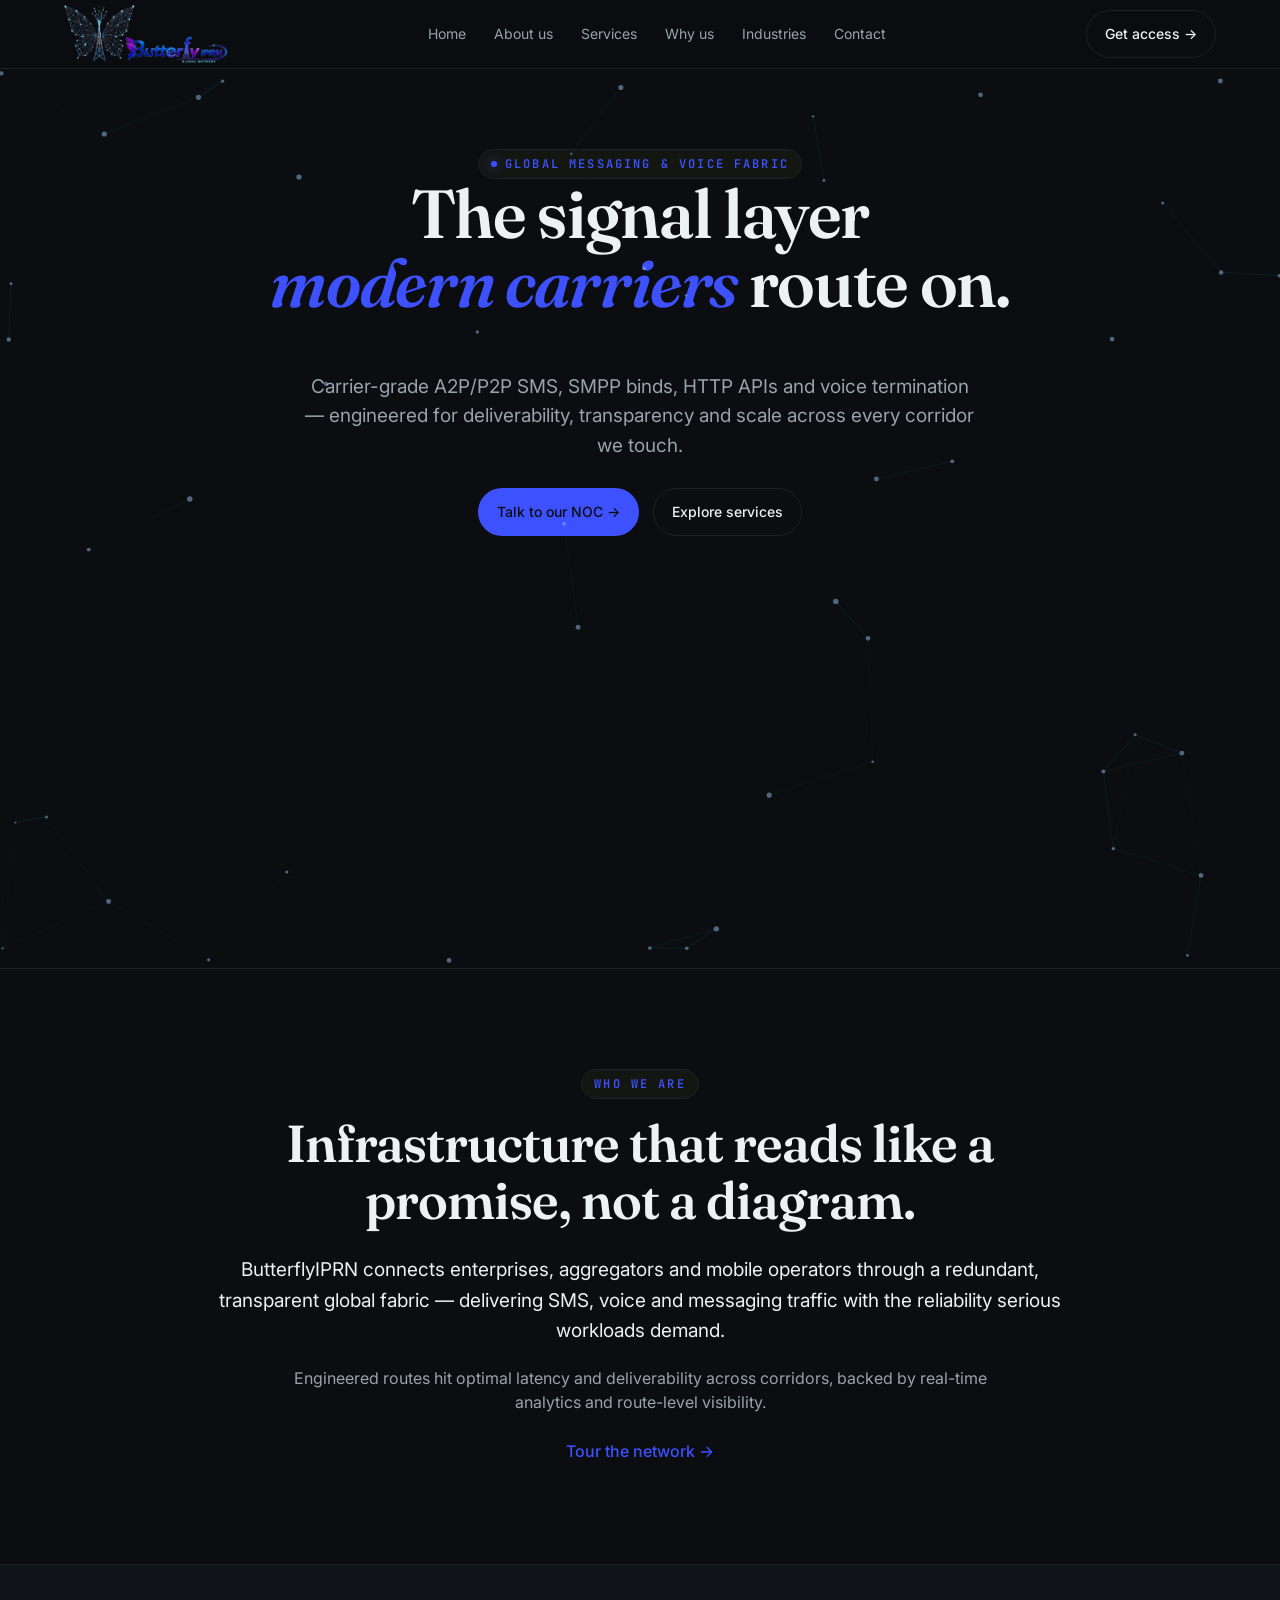
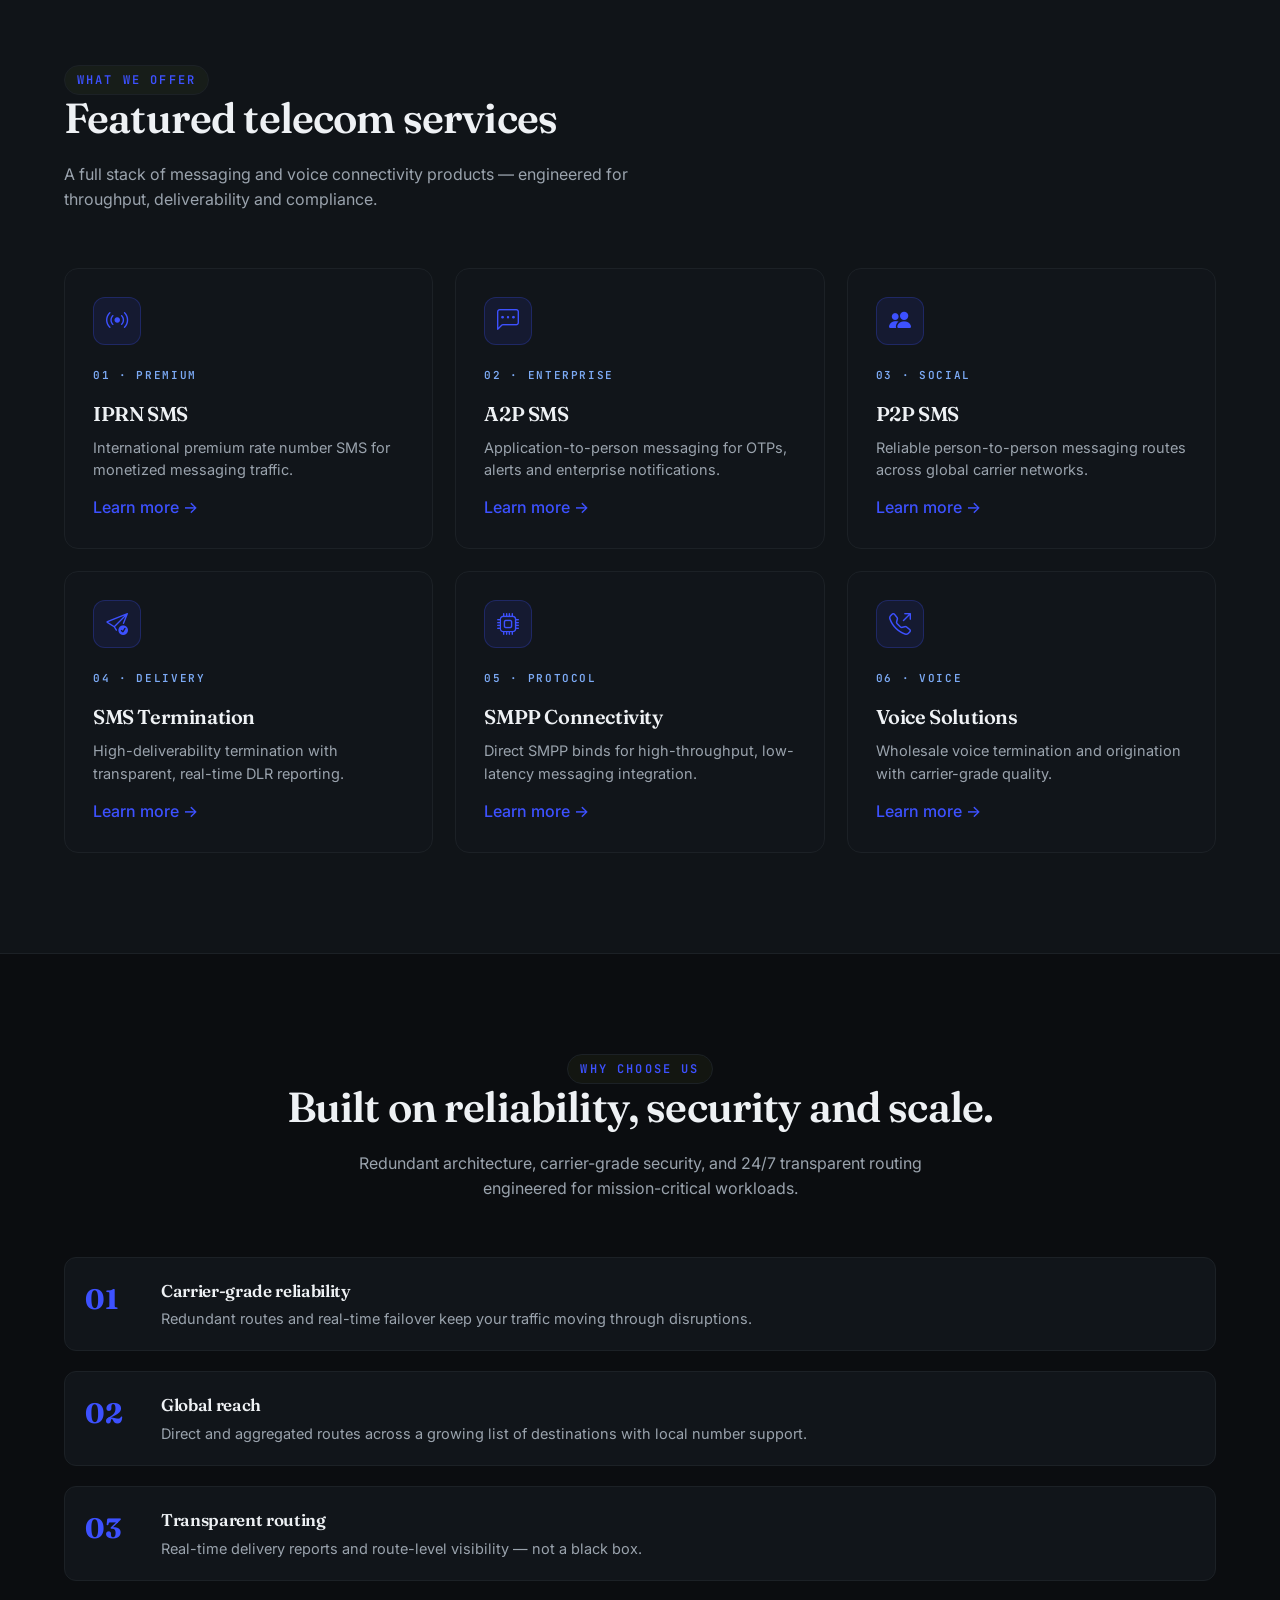
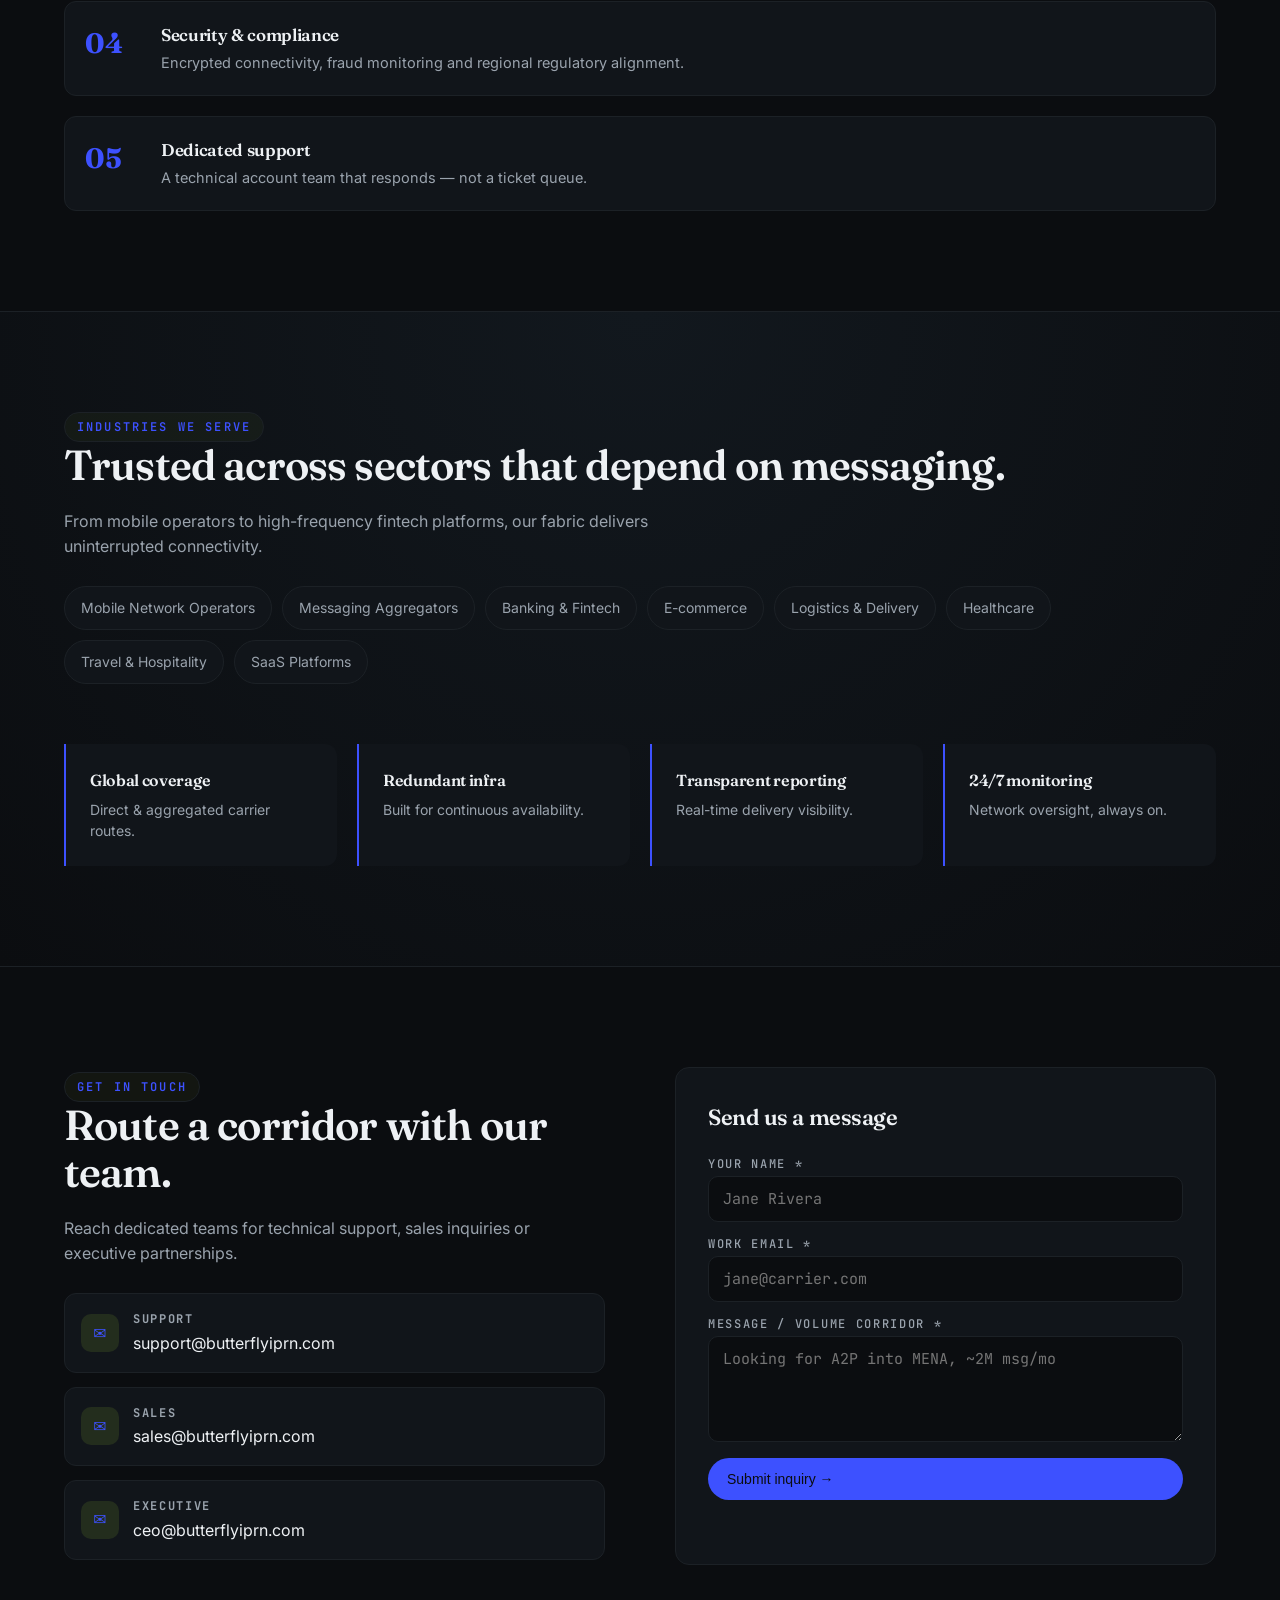
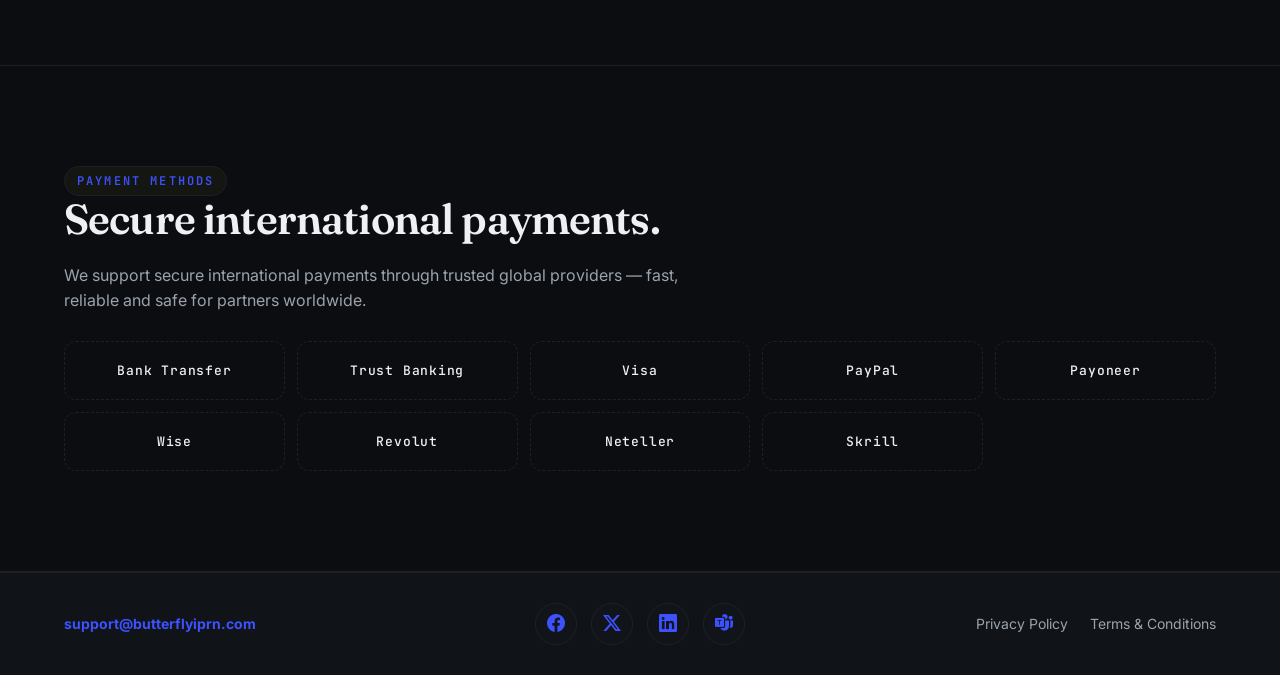
==== commit 7f68b5ff: "Add files via upload" ====
--- a/index.html
+++ b/index.html
@@ -40,7 +40,7 @@
 
     <!-- HERO -->
     <section class="hero">
-      <div class="grid-bg"></div>
+    <canvas id="network-canvas"></canvas>
       <div class="wrap hero-inner">
         <div class="hero-copy">
           <span class="eyebrow"><i></i> Global Messaging & Voice Fabric</span>
--- a/styles.css
+++ b/styles.css
@@ -231,18 +231,11 @@
   position: relative;
   overflow: hidden;
   padding: 80px 0 100px;
-  border-bottom: 1px solid var(--line)
-}
-
-.grid-bg {
-  position: absolute;
-  inset: 0;
-  background-image: linear-gradient(var(--line) 1px, transparent 1px), linear-gradient(90deg, var(--line) 1px, transparent 1px);
-  background-size: 56px 56px;
-  mask-image: radial-gradient(ellipse at 60% 30%, #000 30%, transparent 75%);
-  opacity: .55;
-  pointer-events: none
-}
+  border-bottom: 1px solid var(--line);
+  height: 100vh;
+}
+
+
 
 .hero-inner {
   position: relative;
@@ -1040,4 +1033,13 @@
   .nav nav.is-active {
     display: flex;
   }
+}
+
+#network-canvas {
+  position: absolute;
+  inset: 0;
+  width: 100%;
+  height: 100%;
+  opacity: 0.55;
+  z-index: 1;
 }
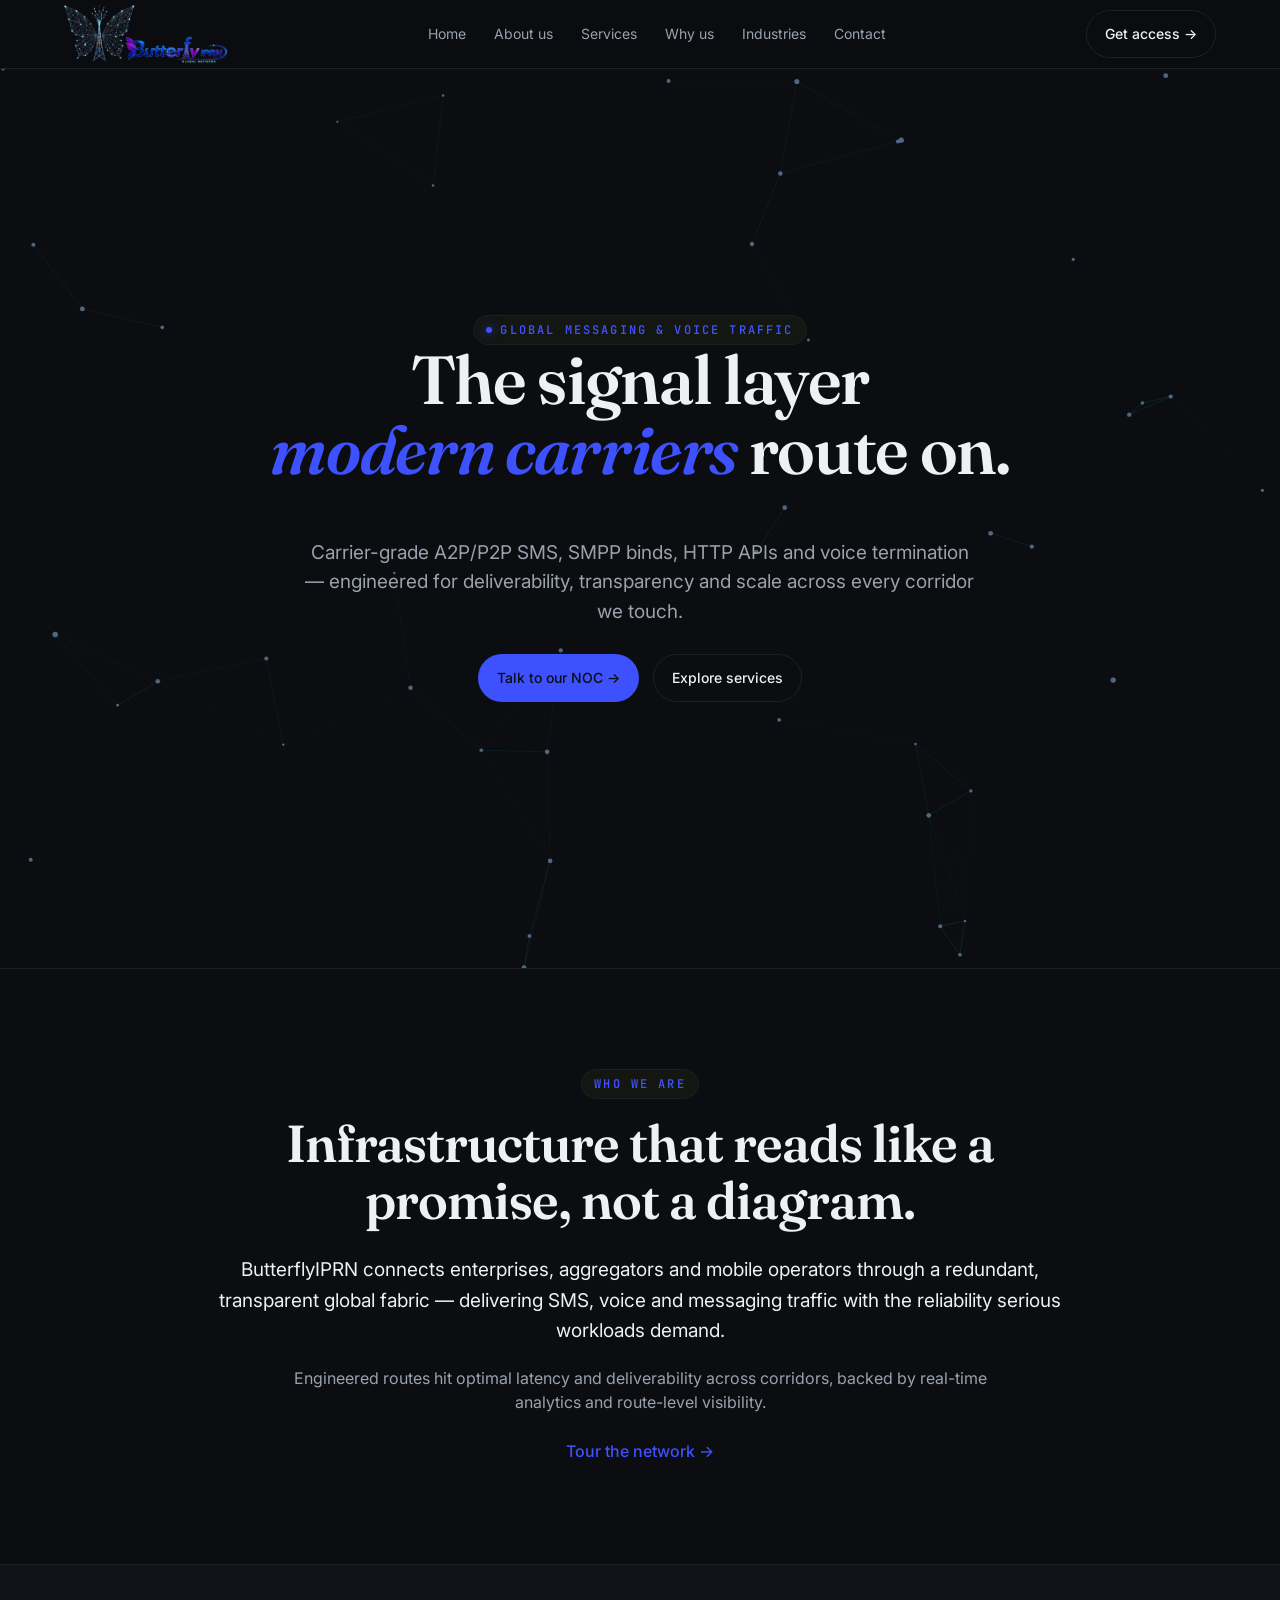
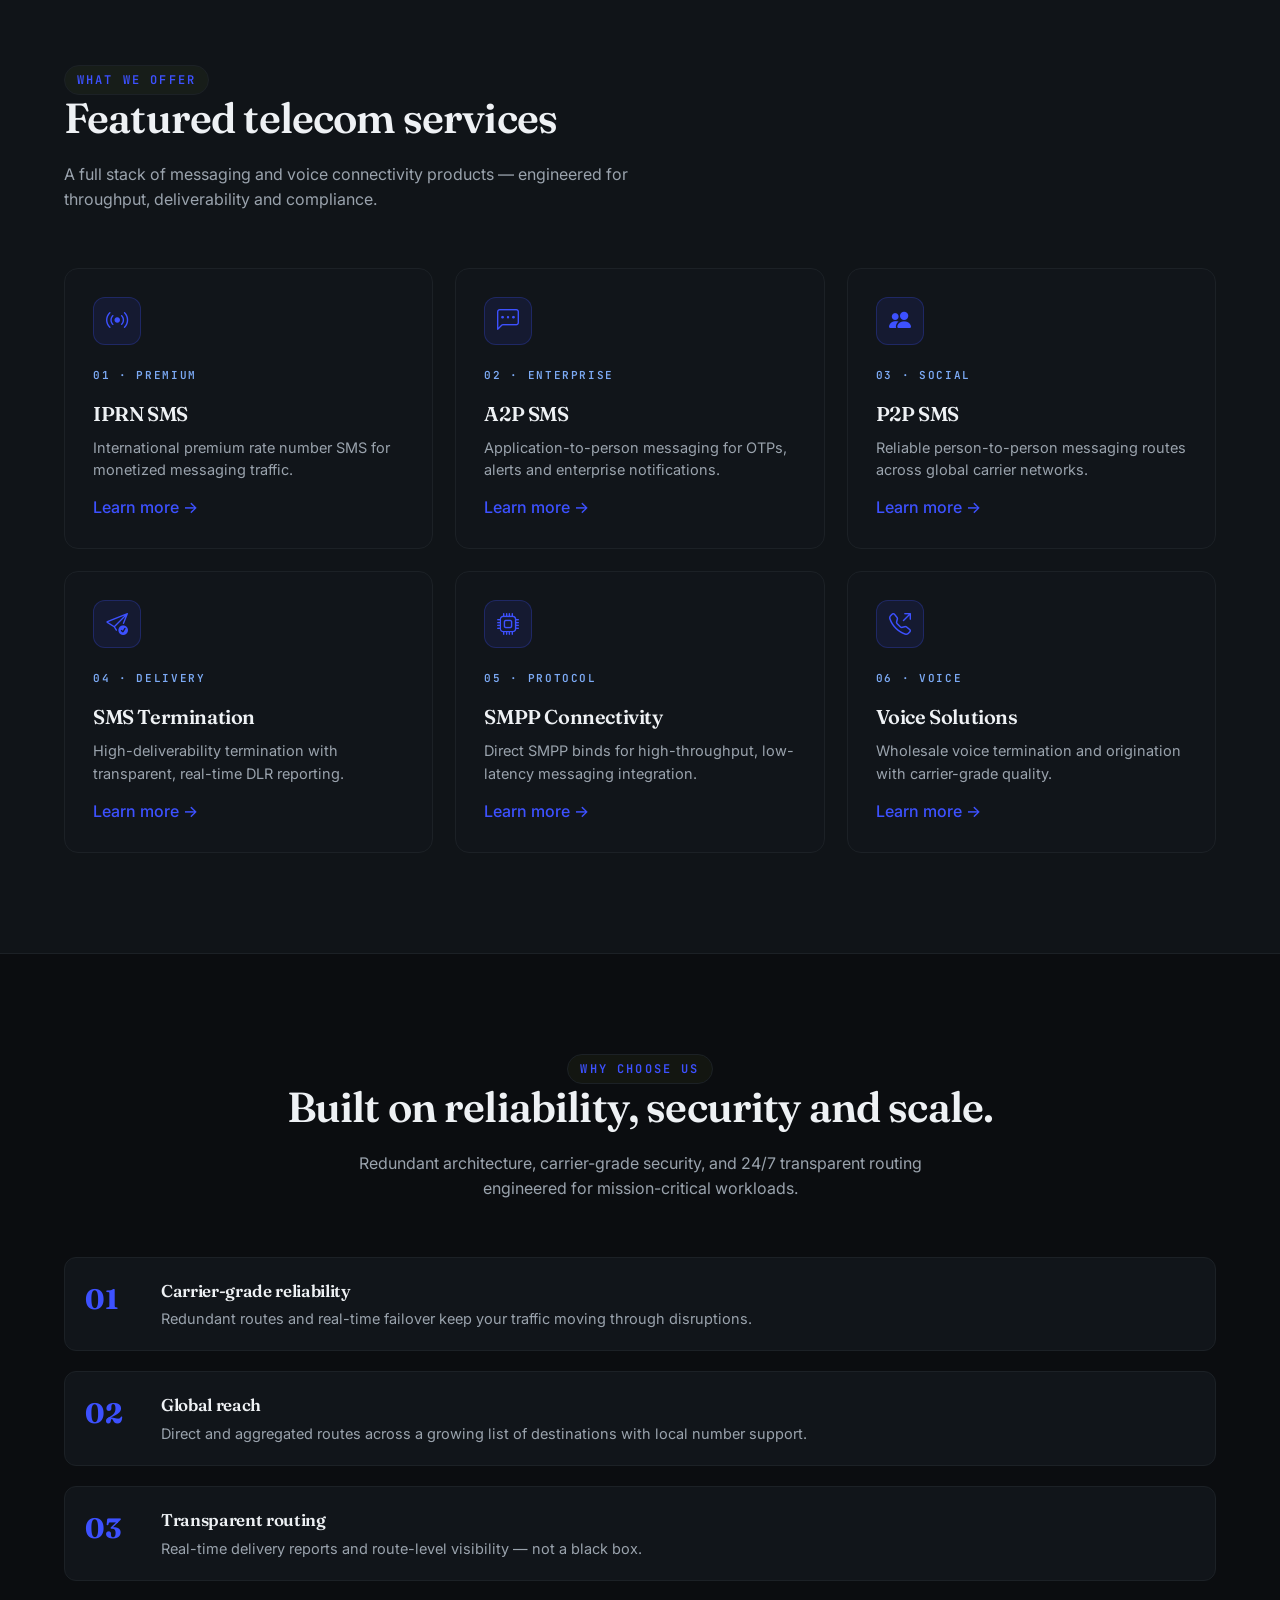
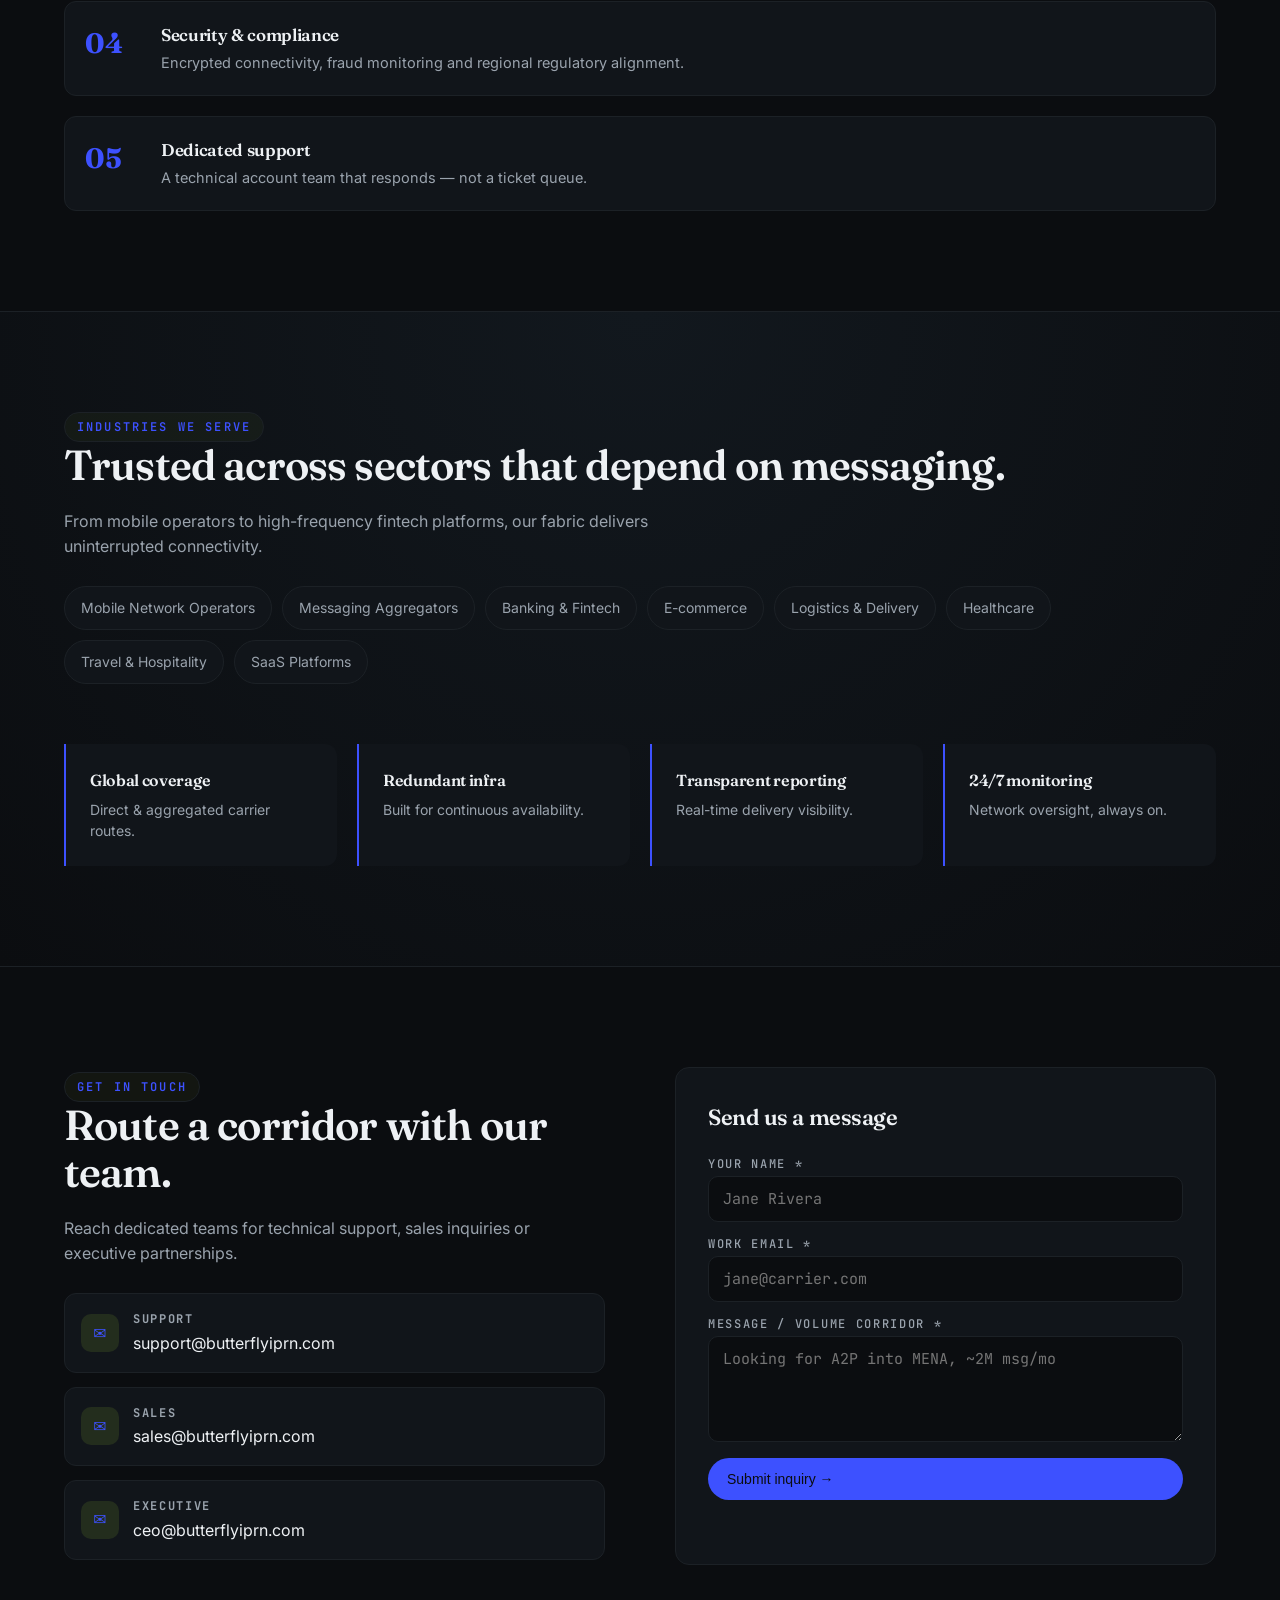
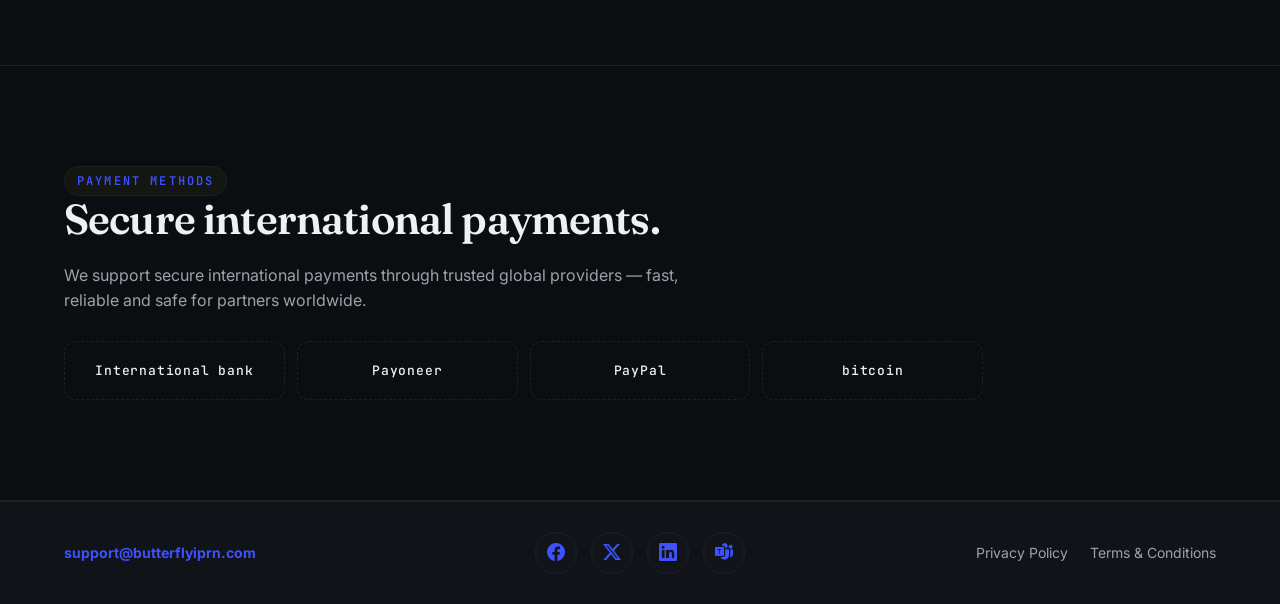
==== commit c9693eff: "Update index.html" ====
--- a/index.html
+++ b/index.html
@@ -43,7 +43,7 @@
     <canvas id="network-canvas"></canvas>
       <div class="wrap hero-inner">
         <div class="hero-copy">
-          <span class="eyebrow"><i></i> Global Messaging & Voice Fabric</span>
+          <span class="eyebrow"><i></i> Global Messaging & Voice Traffic</span>
           <h1>The signal layer<br /><em>modern carriers</em> route on.</h1>
           <p>Carrier-grade A2P/P2P SMS, SMPP binds, HTTP APIs and voice termination — engineered for deliverability,
             transparency and scale across every corridor we touch.</p>
@@ -262,15 +262,10 @@
         <p class="lead">We support secure international payments through trusted global providers — fast, reliable and
           safe for partners worldwide.</p>
         <ul class="pay-grid">
-          <li>Bank Transfer</li>
-          <li>Trust Banking</li>
-          <li>Visa</li>
+          <li>International bank</li>
+          <li>Payoneer</li>
           <li>PayPal</li>
-          <li>Payoneer</li>
-          <li>Wise</li>
-          <li>Revolut</li>
-          <li>Neteller</li>
-          <li>Skrill</li>
+          <li>bitcoin</li>
         </ul>
       </div>
     </section>
@@ -321,4 +316,4 @@
   <script src="./script.js"></script>
 </body>
 
-</html>+</html>
--- a/styles.css
+++ b/styles.css
@@ -232,18 +232,21 @@
   overflow: hidden;
   padding: 80px 0 100px;
   border-bottom: 1px solid var(--line);
-  height: 100vh;
-}
-
-
+  min-height: 100vh;
+  height: auto;
+  display: flex;
+  align-items: center;
+}
 
 .hero-inner {
   position: relative;
+  z-index: 2;
   display: flex;
   flex-direction: column;
   align-items: center;
   text-align: center;
   gap: 48px;
+  width: 100%;
 }
 
 .hero-copy {
@@ -1003,36 +1006,21 @@
 
 .nav-toggle {
   display: none;
-  background: transparent;
+  background: var(--card);
   border: 1px solid var(--line);
   color: var(--ink);
   font-size: 20px;
-  padding: 6px 12px;
-  border-radius: 8px;
+  width: 42px;
+  height: 42px;
+  border-radius: 10px;
   cursor: pointer;
-}
-
-@media (max-width: 820px) {
-  .nav-toggle {
-    display: block;
-  }
-
-  .nav nav {
-    position: absolute;
-    top: 68px;
-    left: 0;
-    right: 0;
-    background: var(--bg-2);
-    border-bottom: 1px solid var(--line);
-    flex-direction: column;
-    padding: 20px 24px;
-    gap: 16px;
-    display: none;
-  }
-
-  .nav nav.is-active {
-    display: flex;
-  }
+  place-items: center;
+  transition: background .2s, border-color .2s, color .2s;
+}
+
+.nav-toggle:hover {
+  border-color: var(--accent);
+  color: var(--accent);
 }
 
 #network-canvas {
@@ -1042,4 +1030,185 @@
   height: 100%;
   opacity: 0.55;
   z-index: 1;
+  pointer-events: none;
+}
+
+@media (max-width: 820px) {
+  .wrap {
+    padding: 0 18px;
+  }
+
+  .nav-toggle {
+    display: grid;
+  }
+
+  .nav nav {
+    position: absolute;
+    top: 68px;
+    left: 0;
+    right: 0;
+    background: rgba(16, 20, 24, 0.96);
+    backdrop-filter: blur(20px);
+    -webkit-backdrop-filter: blur(20px);
+    border-bottom: 1px solid var(--line);
+    border-radius: 0 0 16px 16px;
+    box-shadow: 0 20px 40px rgba(0, 0, 0, 0.8);
+    flex-direction: column;
+    padding: 24px;
+    gap: 16px;
+    display: none;
+    z-index: 99;
+    text-align: center;
+  }
+
+  .nav nav.is-active {
+    display: flex;
+    animation: mobile-slide-down 0.25s cubic-bezier(0.16, 1, 0.3, 1) forwards;
+  }
+
+  .nav nav a {
+    font-size: 16px;
+    font-weight: 500;
+    padding: 10px 0;
+    border-bottom: 1px solid rgba(255, 255, 255, 0.05);
+    color: var(--ink);
+  }
+
+  .nav nav a:last-child {
+    border-bottom: none;
+  }
+
+  .section {
+    padding: 60px 0;
+  }
+
+  .section-head {
+    margin-bottom: 36px;
+  }
+
+  .hero {
+    padding: 60px 0;
+    min-height: calc(100vh - 68px);
+  }
+
+  .hero-inner {
+    gap: 32px;
+  }
+
+  .hero-copy p {
+    font-size: 16px;
+    margin: 16px auto 24px;
+  }
+
+  .cta-row {
+    width: 100%;
+    flex-direction: column;
+    gap: 12px;
+  }
+
+  .cta-row .btn {
+    width: 100%;
+    justify-content: center;
+    padding: 14px;
+    font-size: 15px;
+  }
+
+  .ol-list li {
+    grid-template-columns: 44px 1fr;
+    gap: 12px;
+    padding: 16px 14px;
+  }
+
+  .ol-list b {
+    font-size: 24px;
+  }
+
+  .ol-list h4 {
+    font-size: 16px;
+  }
+
+  .ol-list p {
+    font-size: 13.5px;
+  }
+
+  .cards {
+    grid-template-columns: 1fr;
+    gap: 16px;
+  }
+
+  .card-body {
+    padding: 22px 18px;
+  }
+
+  .pillars {
+    grid-template-columns: 1fr 1fr;
+    gap: 12px;
+  }
+
+  .pillars > div {
+    padding: 16px 14px;
+  }
+
+  .contact-list li {
+    padding: 14px;
+    gap: 12px;
+  }
+
+  .form {
+    padding: 24px 18px;
+  }
+
+  .form input,
+  .form textarea {
+    font-size: 16px; /* Prevents auto-zoom on mobile iOS safari */
+  }
+
+  .pay-grid {
+    grid-template-columns: repeat(3, 1fr);
+    gap: 8px;
+  }
+
+  .pay-grid li {
+    padding: 14px 6px;
+    font-size: 11px;
+  }
+}
+
+@media (max-width: 480px) {
+  .wrap {
+    padding: 0 16px;
+  }
+
+  h1 {
+    font-size: clamp(28px, 7.5vw, 42px);
+  }
+
+  h2 {
+    font-size: clamp(24px, 6vw, 34px);
+  }
+
+  .pillars {
+    grid-template-columns: 1fr;
+  }
+
+  .pay-grid {
+    grid-template-columns: repeat(2, 1fr);
+  }
+
+  .footer-social a {
+    width: 38px;
+    height: 38px;
+    font-size: 16px;
+  }
+}
+
+@keyframes mobile-slide-down {
+  from {
+    opacity: 0;
+    transform: translateY(-10px);
+  }
+  to {
+    opacity: 1;
+    transform: translateY(0);
+  }
 }
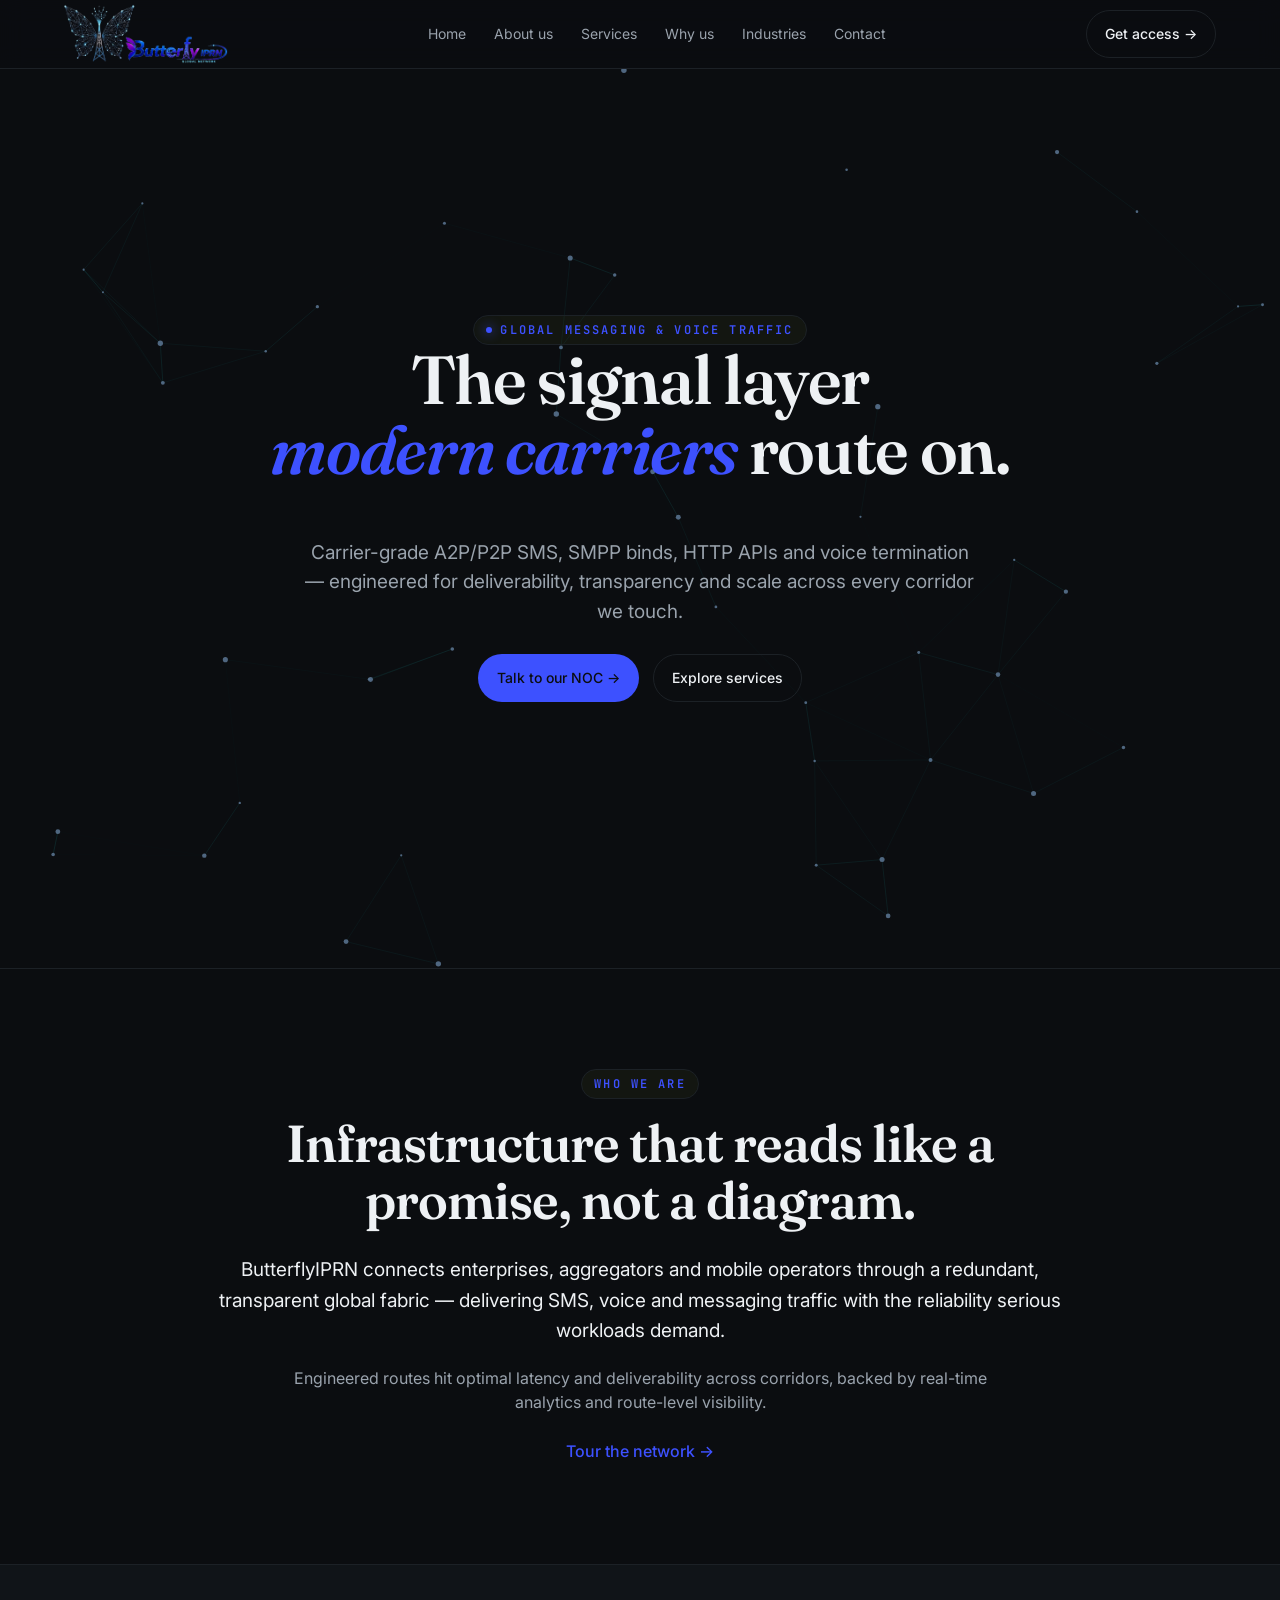
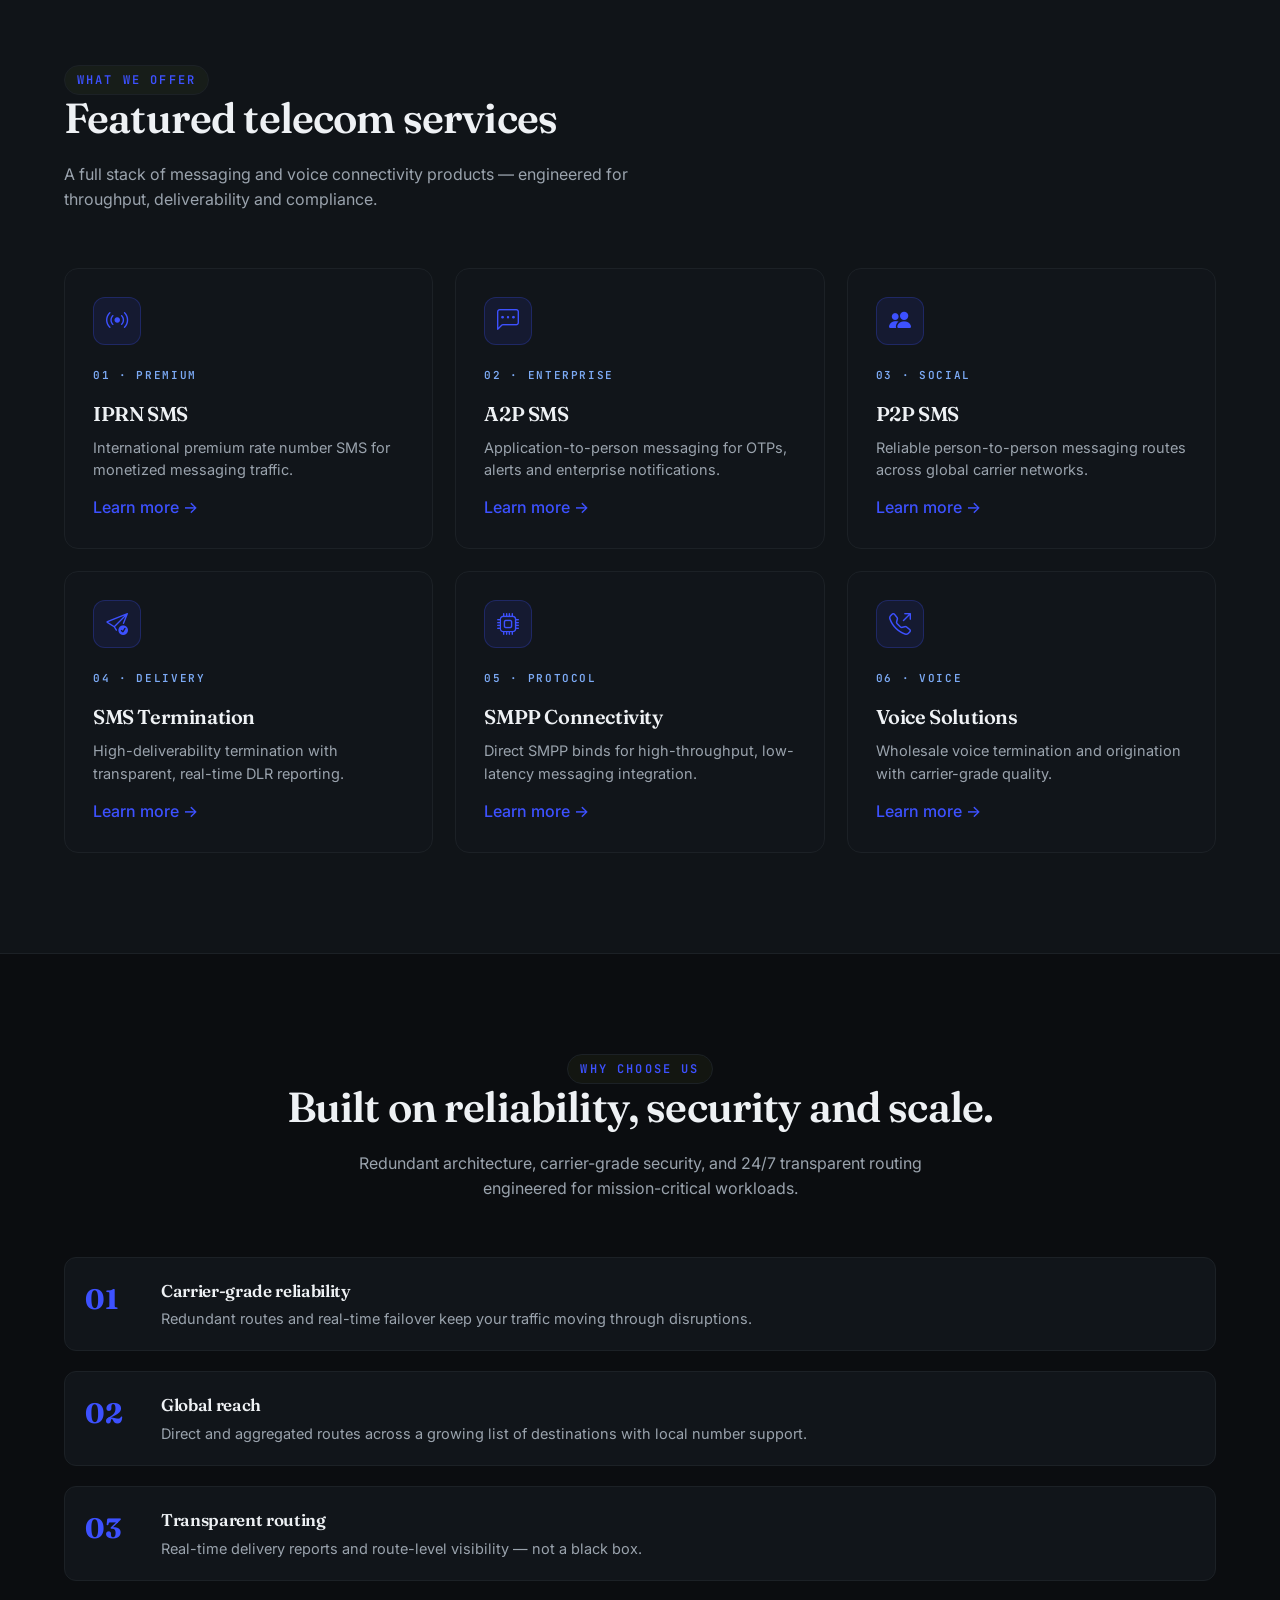
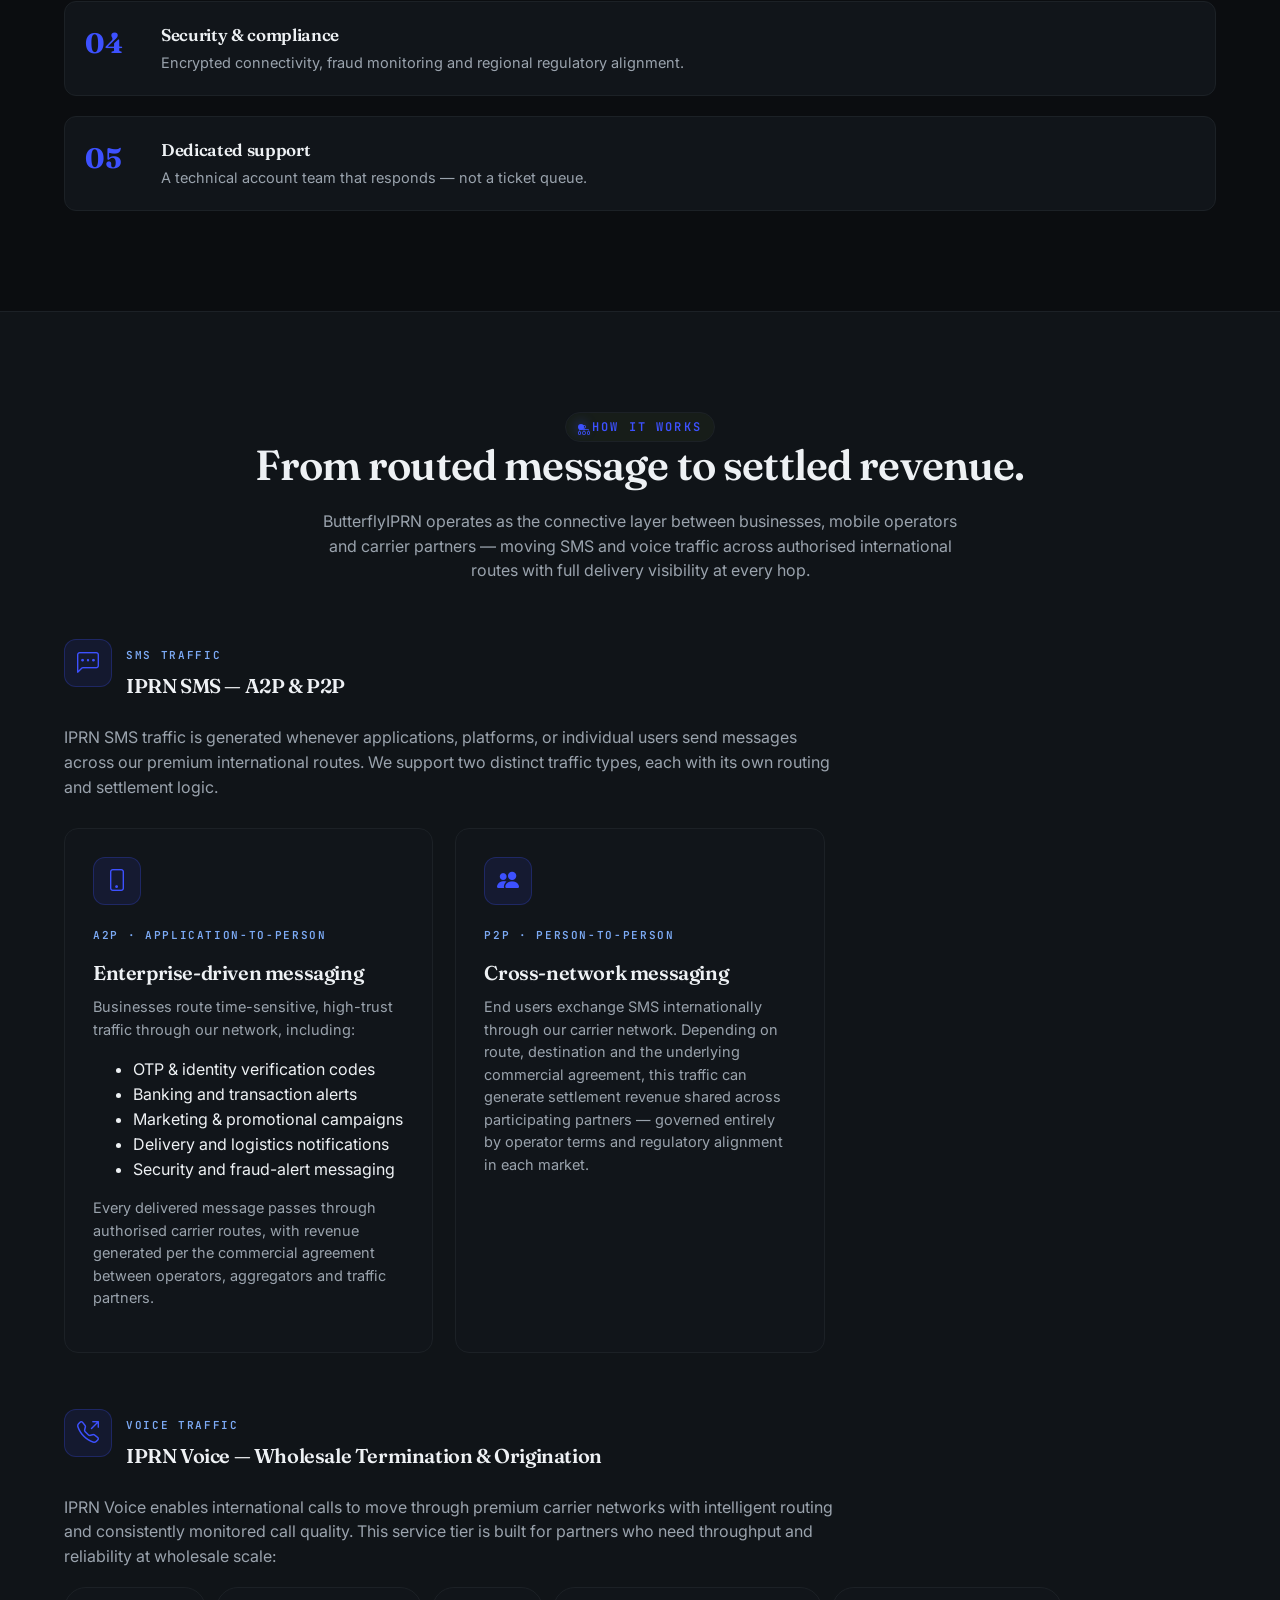
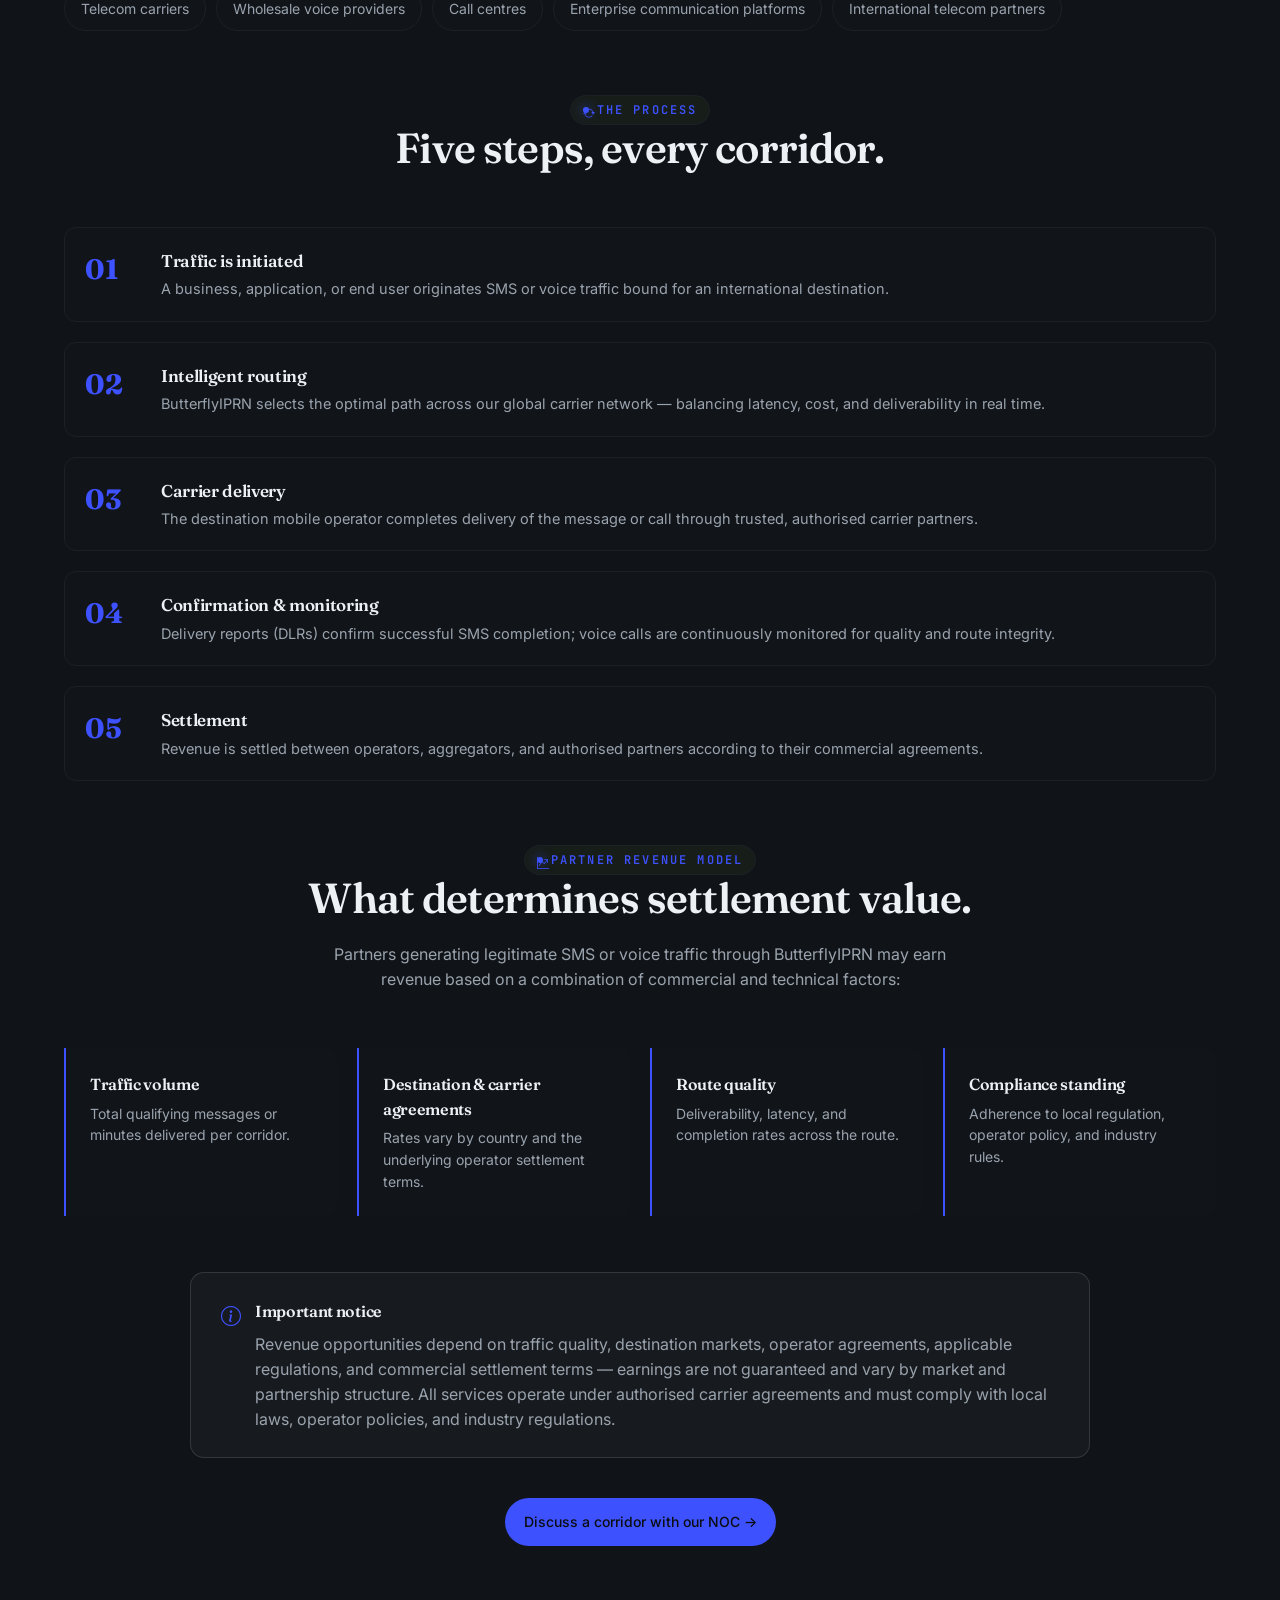
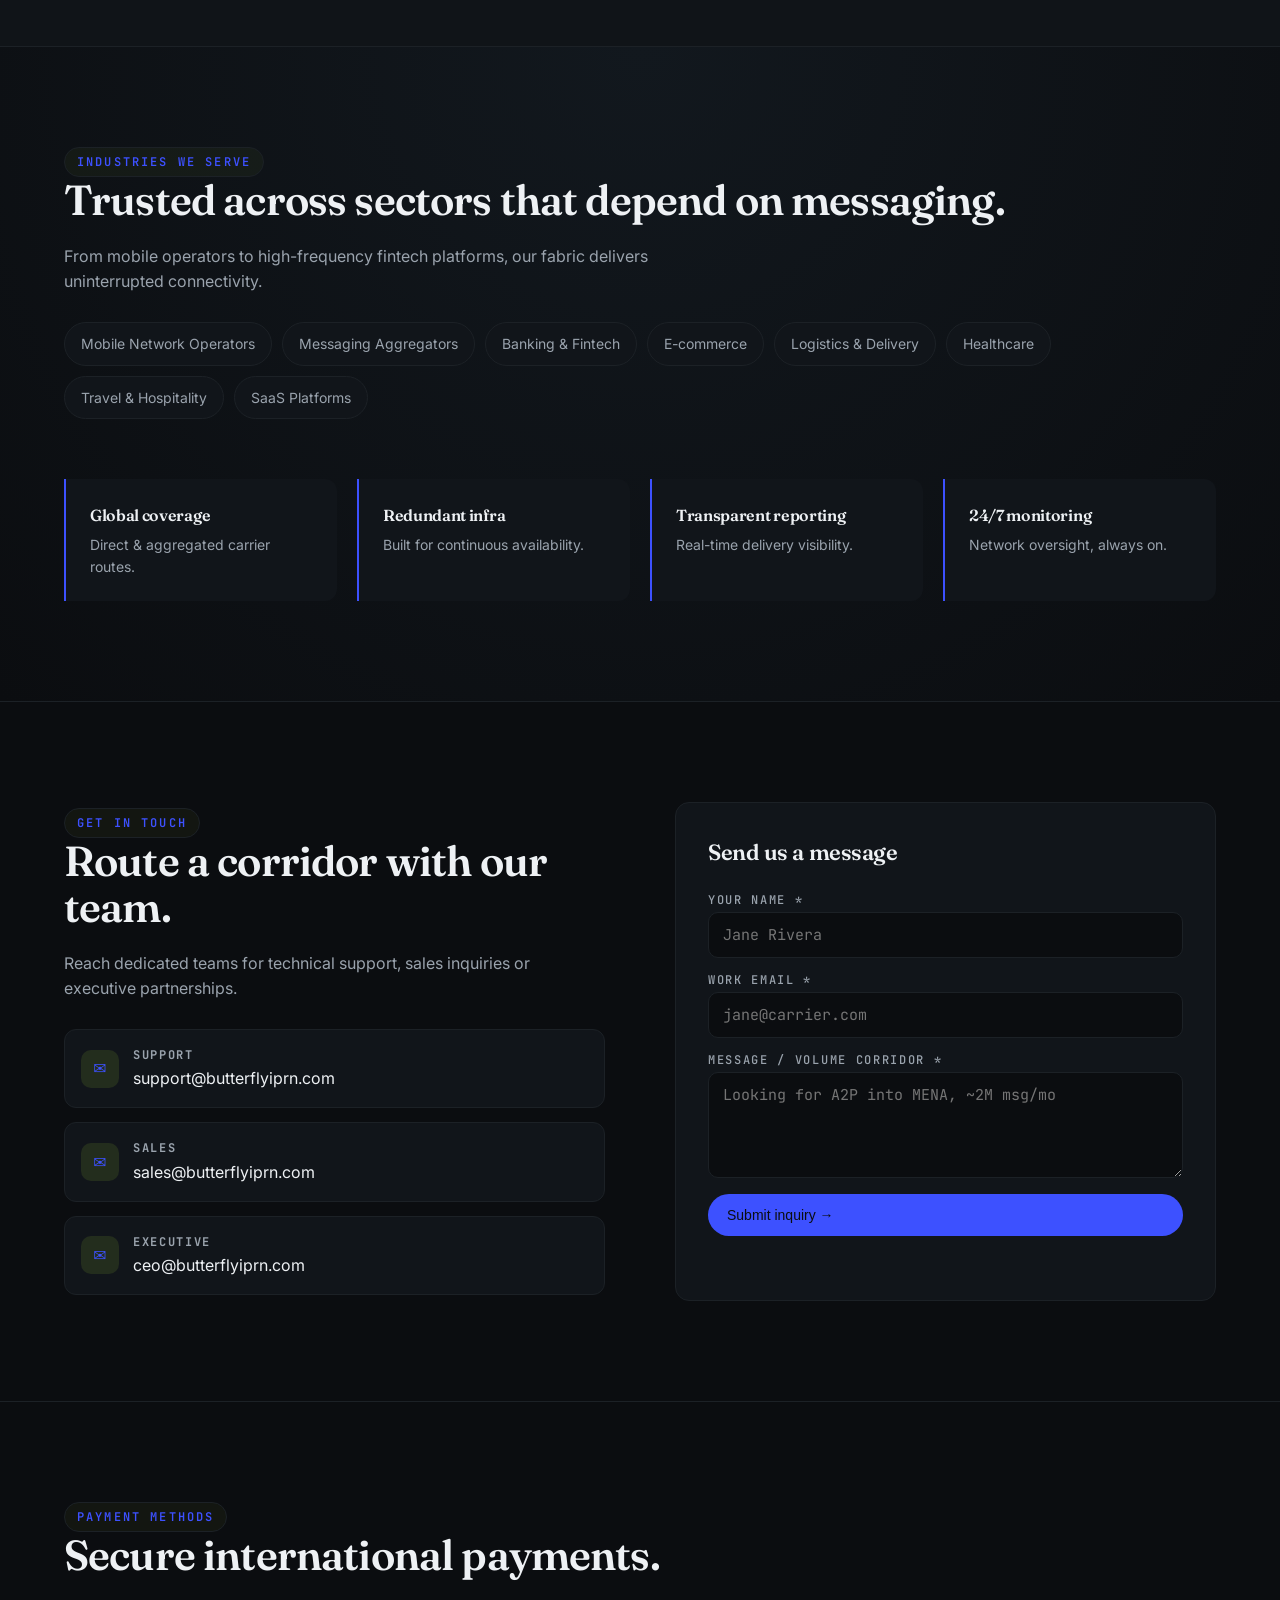
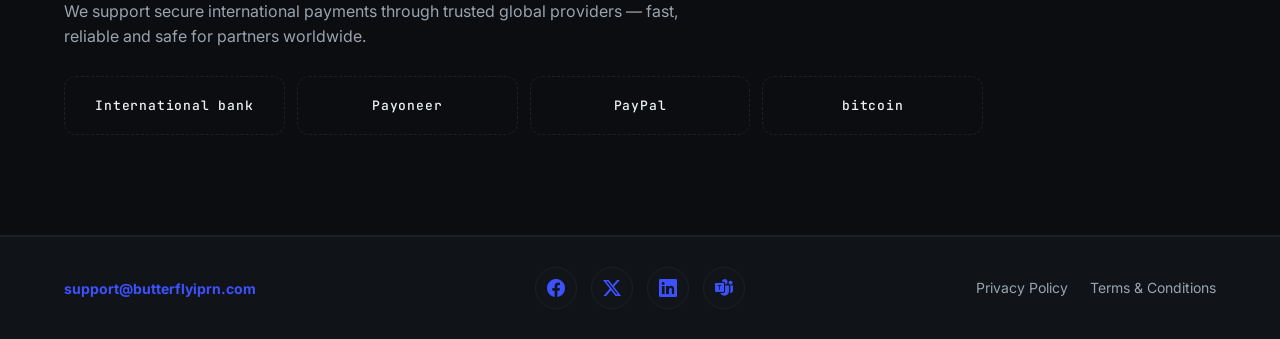
==== commit e5c15bb3: "Update index.html" ====
--- a/index.html
+++ b/index.html
@@ -184,6 +184,186 @@
         </ol>
       </div>
     </section>
+    <section id="how" class="section alt">
+  <div class="wrap">
+ 
+    <div class="section-head" style="max-width: 820px; text-align: center; margin-left: auto; margin-right: auto;">
+      <span class="eyebrow"><i class="bi bi-diagram-3"></i> How it works</span>
+      <h2>From routed message to settled revenue.</h2>
+      <p class="lead" style="margin-left: auto; margin-right: auto;">
+        ButterflyIPRN operates as the connective layer between businesses, mobile operators
+        and carrier partners — moving SMS and voice traffic across authorised international
+        routes with full delivery visibility at every hop.
+      </p>
+    </div>
+ 
+    <!-- ===================== SMS TRAFFIC ===================== -->
+    <div class="how-block" style="margin-top: 56px;">
+      <div class="how-block-head" style="display:flex; align-items:center; gap:14px; margin-bottom: 22px;">
+        <div class="card-icon"><i class="bi bi-chat-left-dots"></i></div>
+        <div>
+          <span class="tag">SMS traffic</span>
+          <h3 style="margin: 4px 0 0;">IPRN SMS — A2P &amp; P2P</h3>
+        </div>
+      </div>
+      <p class="muted" style="max-width: 780px;">
+        IPRN SMS traffic is generated whenever applications, platforms, or individual users
+        send messages across our premium international routes. We support two distinct
+        traffic types, each with its own routing and settlement logic.
+      </p>
+ 
+      <div class="cards" style="margin-top: 28px;">
+        <article class="card">
+          <div class="card-body">
+            <div class="card-icon"><i class="bi bi-phone"></i></div>
+            <span class="tag">A2P · Application-to-Person</span>
+            <h3>Enterprise-driven messaging</h3>
+            <p>Businesses route time-sensitive, high-trust traffic through our network, including:</p>
+            <ul class="how-mini-list">
+              <li>OTP &amp; identity verification codes</li>
+              <li>Banking and transaction alerts</li>
+              <li>Marketing &amp; promotional campaigns</li>
+              <li>Delivery and logistics notifications</li>
+              <li>Security and fraud-alert messaging</li>
+            </ul>
+            <p class="muted" style="margin-top: 10px;">Every delivered message passes through authorised carrier routes, with revenue generated per the commercial agreement between operators, aggregators and traffic partners.</p>
+          </div>
+        </article>
+ 
+        <article class="card">
+          <div class="card-body">
+            <div class="card-icon"><i class="bi bi-people-fill"></i></div>
+            <span class="tag">P2P · Person-to-Person</span>
+            <h3>Cross-network messaging</h3>
+            <p>
+              End users exchange SMS internationally through our carrier network. Depending on
+              route, destination and the underlying commercial agreement, this traffic can
+              generate settlement revenue shared across participating partners — governed
+              entirely by operator terms and regulatory alignment in each market.
+            </p>
+          </div>
+        </article>
+      </div>
+    </div>
+ 
+    <!-- ===================== VOICE TRAFFIC ===================== -->
+    <div class="how-block" style="margin-top: 56px;">
+      <div class="how-block-head" style="display:flex; align-items:center; gap:14px; margin-bottom: 22px;">
+        <div class="card-icon"><i class="bi bi-telephone-outbound"></i></div>
+        <div>
+          <span class="tag">Voice traffic</span>
+          <h3 style="margin: 4px 0 0;">IPRN Voice — Wholesale Termination &amp; Origination</h3>
+        </div>
+      </div>
+      <p class="muted" style="max-width: 780px;">
+        IPRN Voice enables international calls to move through premium carrier networks with
+        intelligent routing and consistently monitored call quality. This service tier is
+        built for partners who need throughput and reliability at wholesale scale:
+      </p>
+      <ul class="chips" style="margin-top: 18px;">
+        <li>Telecom carriers</li>
+        <li>Wholesale voice providers</li>
+        <li>Call centres</li>
+        <li>Enterprise communication platforms</li>
+        <li>International telecom partners</li>
+      </ul>
+    </div>
+ 
+    <!-- ===================== PROCESS FLOW ===================== -->
+    <div class="how-block" style="margin-top: 64px;">
+      <div class="section-head" style="max-width: 100%; text-align: center;">
+        <span class="eyebrow"><i class="bi bi-arrow-repeat"></i> The process</span>
+        <h2>Five steps, every corridor.</h2>
+      </div>
+ 
+      <ol class="ol-list" style="width: 100%; margin-top: 28px;">
+        <li><b>01</b>
+          <div>
+            <h4>Traffic is initiated</h4>
+            <p>A business, application, or end user originates SMS or voice traffic bound for an international destination.</p>
+          </div>
+        </li>
+        <li><b>02</b>
+          <div>
+            <h4>Intelligent routing</h4>
+            <p>ButterflyIPRN selects the optimal path across our global carrier network — balancing latency, cost, and deliverability in real time.</p>
+          </div>
+        </li>
+        <li><b>03</b>
+          <div>
+            <h4>Carrier delivery</h4>
+            <p>The destination mobile operator completes delivery of the message or call through trusted, authorised carrier partners.</p>
+          </div>
+        </li>
+        <li><b>04</b>
+          <div>
+            <h4>Confirmation &amp; monitoring</h4>
+            <p>Delivery reports (DLRs) confirm successful SMS completion; voice calls are continuously monitored for quality and route integrity.</p>
+          </div>
+        </li>
+        <li><b>05</b>
+          <div>
+            <h4>Settlement</h4>
+            <p>Revenue is settled between operators, aggregators, and authorised partners according to their commercial agreements.</p>
+          </div>
+        </li>
+      </ol>
+    </div>
+ 
+    <!-- ===================== REVENUE MODEL ===================== -->
+    <div class="how-block" style="margin-top: 64px;">
+      <div class="section-head" style="max-width: 780px; text-align: center; margin-left: auto; margin-right: auto;">
+        <span class="eyebrow"><i class="bi bi-graph-up-arrow"></i> Partner revenue model</span>
+        <h2>What determines settlement value.</h2>
+        <p class="lead" style="margin-left: auto; margin-right: auto;">
+          Partners generating legitimate SMS or voice traffic through ButterflyIPRN may earn
+          revenue based on a combination of commercial and technical factors:
+        </p>
+      </div>
+ 
+      <div class="pillars" style="margin-top: 30px;">
+        <div>
+          <h4>Traffic volume</h4>
+          <p>Total qualifying messages or minutes delivered per corridor.</p>
+        </div>
+        <div>
+          <h4>Destination &amp; carrier agreements</h4>
+          <p>Rates vary by country and the underlying operator settlement terms.</p>
+        </div>
+        <div>
+          <h4>Route quality</h4>
+          <p>Deliverability, latency, and completion rates across the route.</p>
+        </div>
+        <div>
+          <h4>Compliance standing</h4>
+          <p>Adherence to local regulation, operator policy, and industry rules.</p>
+        </div>
+      </div>
+    </div>
+ 
+    <!-- ===================== IMPORTANT NOTICE ===================== -->
+    <div class="how-notice" style="margin-top: 56px; padding: 26px 30px; border: 1px solid rgba(255,255,255,0.12); border-radius: 14px; background: rgba(255,255,255,0.03); max-width: 900px; margin-left:auto; margin-right:auto;">
+      <div style="display:flex; gap:14px; align-items:flex-start;">
+        <i class="bi bi-info-circle" style="font-size: 20px; flex-shrink:0; margin-top:2px; color: var(--accent, #22d3ee);"></i>
+        <div>
+          <h4 style="margin: 0 0 8px;">Important notice</h4>
+          <p class="muted" style="margin:0;">
+            Revenue opportunities depend on traffic quality, destination markets, operator
+            agreements, applicable regulations, and commercial settlement terms — earnings are
+            not guaranteed and vary by market and partnership structure. All services operate
+            under authorised carrier agreements and must comply with local laws, operator
+            policies, and industry regulations.
+          </p>
+        </div>
+      </div>
+    </div>
+ 
+    <div style="text-align:center; margin-top: 40px;">
+      <a href="#contact" class="btn btn-primary">Discuss a corridor with our NOC →</a>
+    </div>
+ 
+  </div>
+</section>
 
     <!-- INDUSTRIES -->
     <section id="industries" class="section industries">
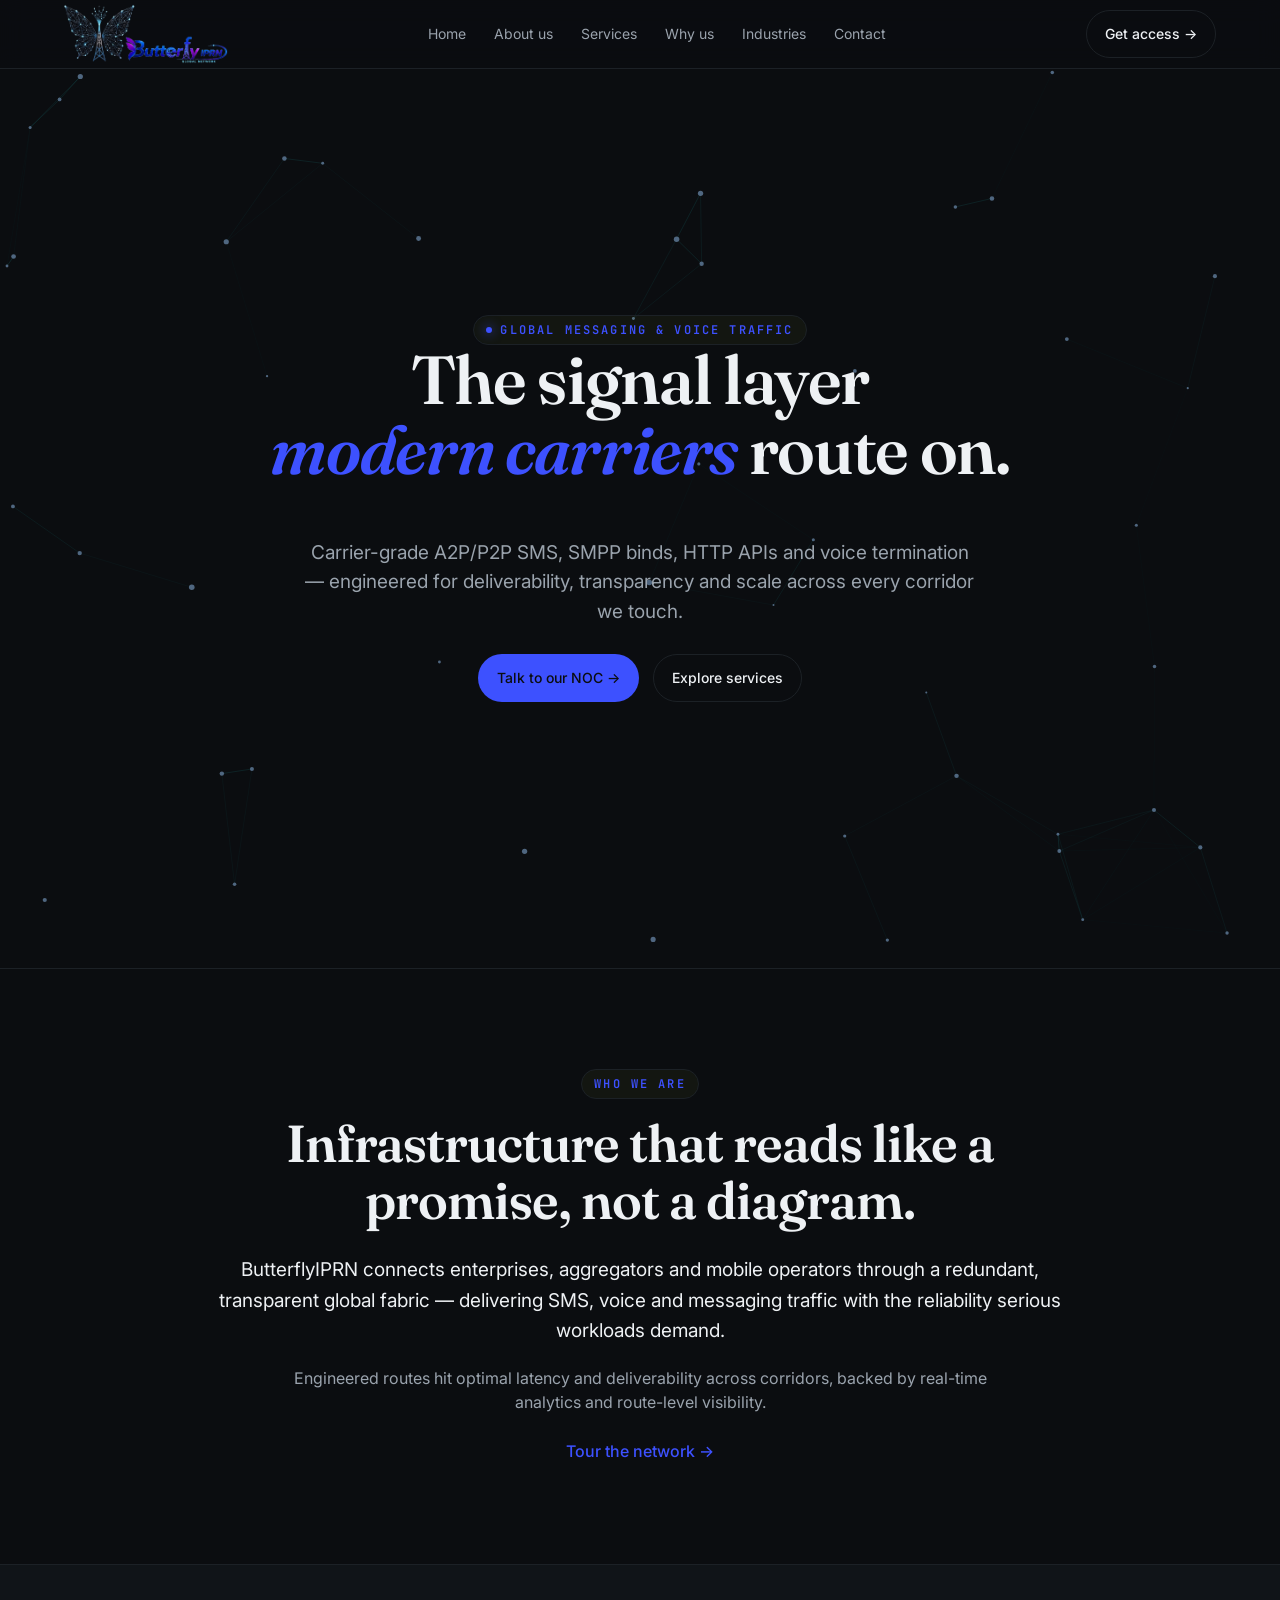
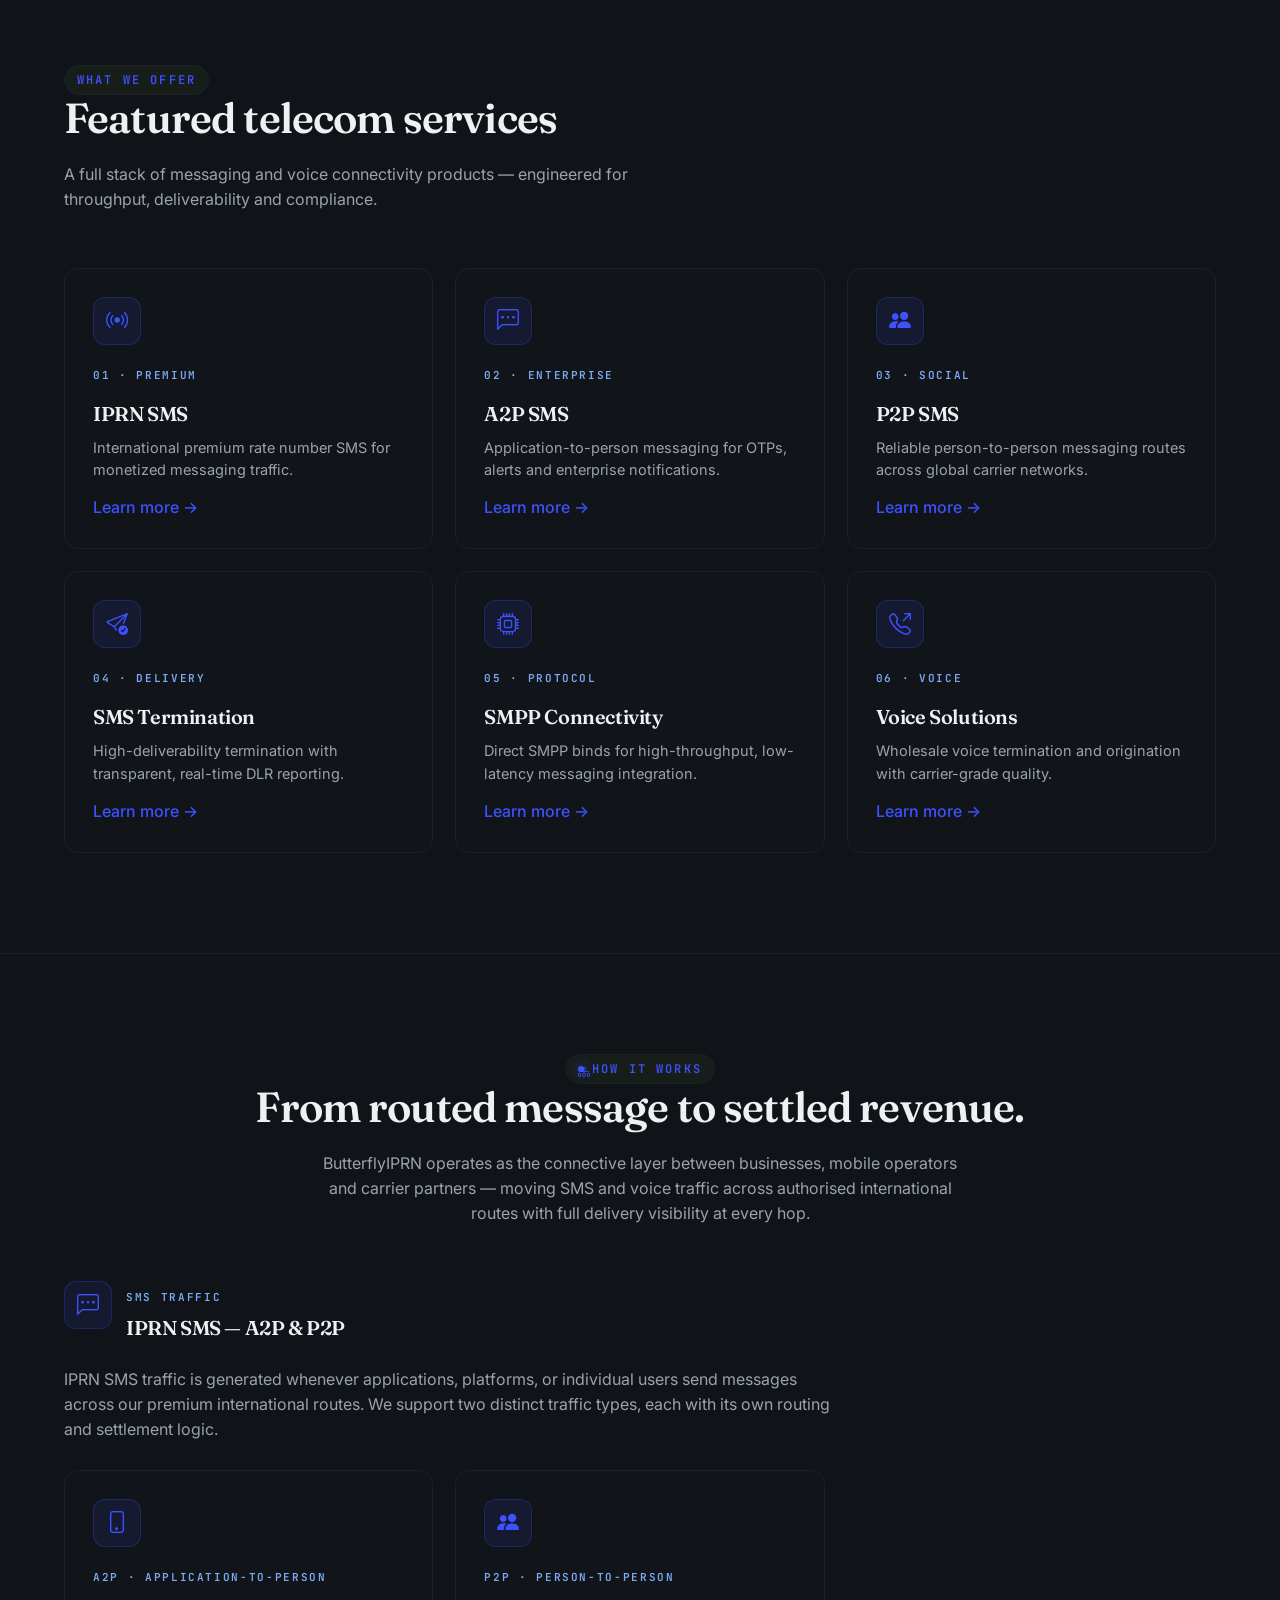
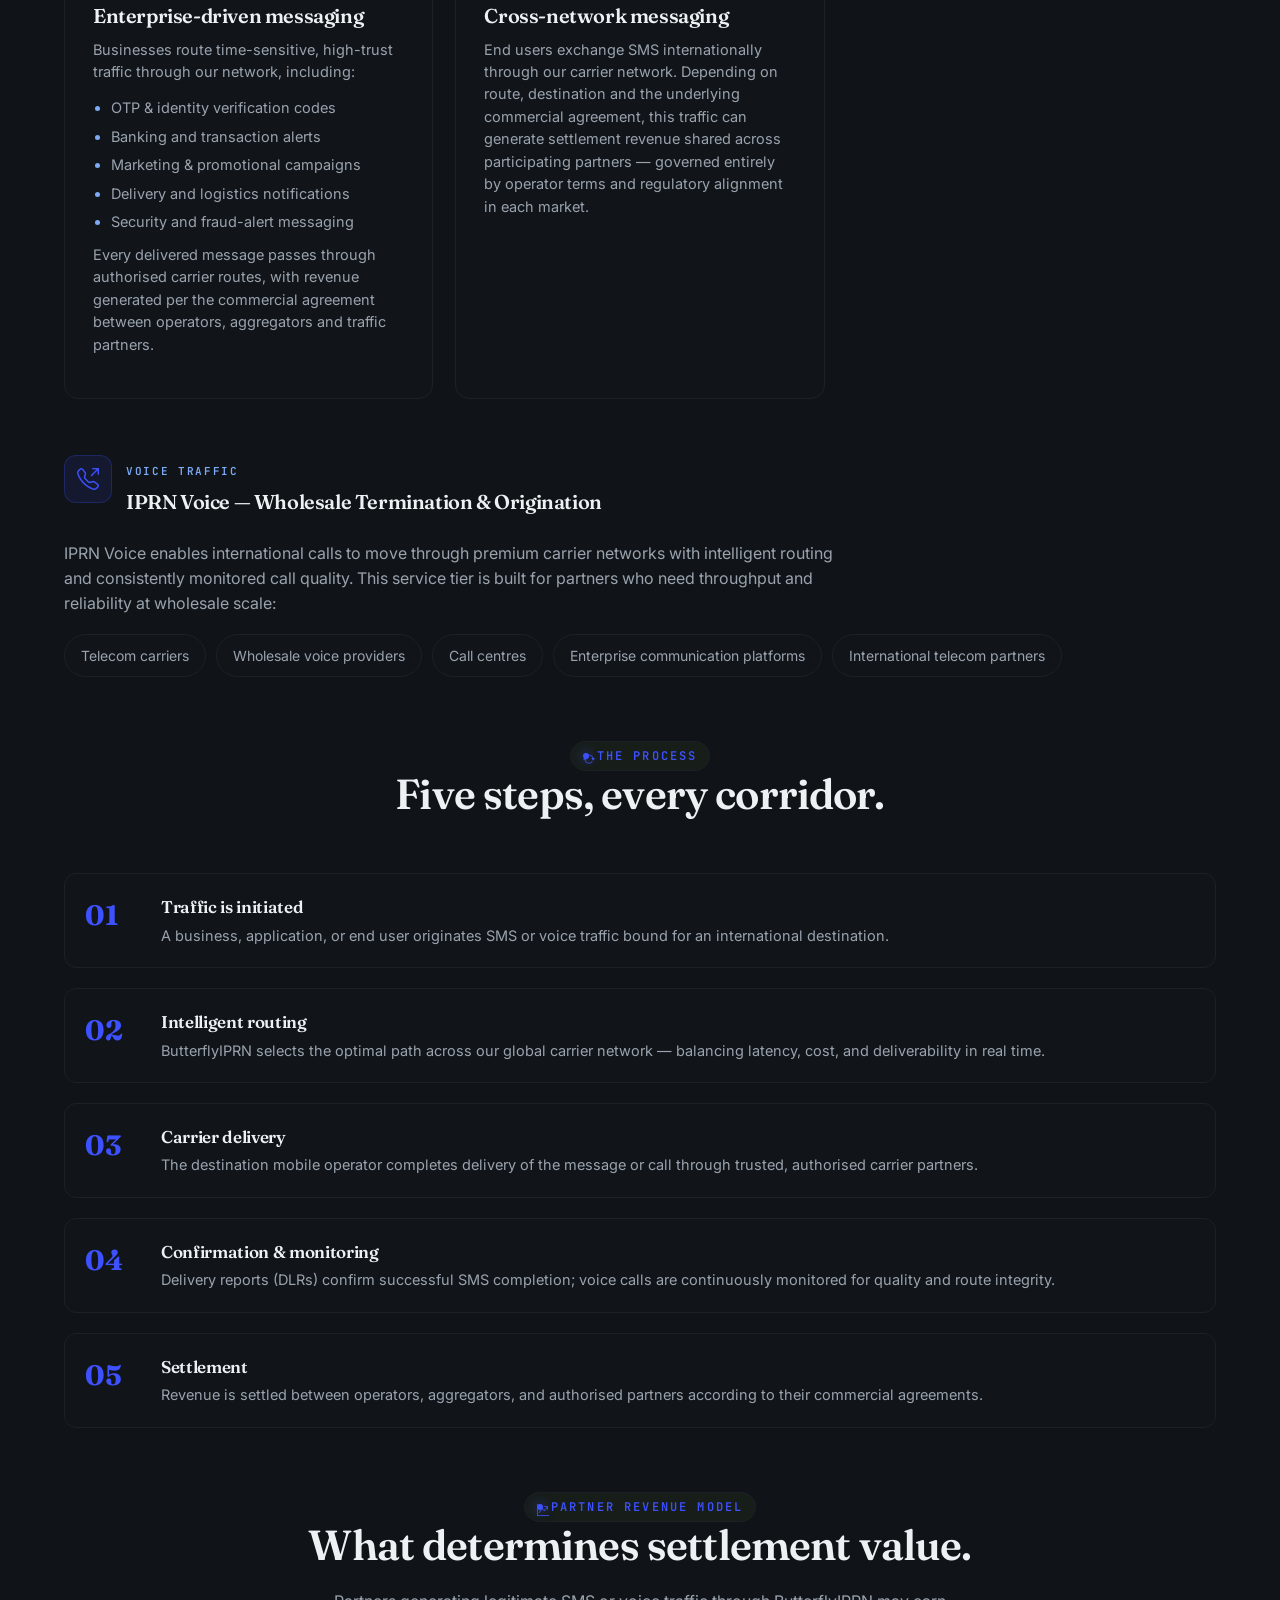
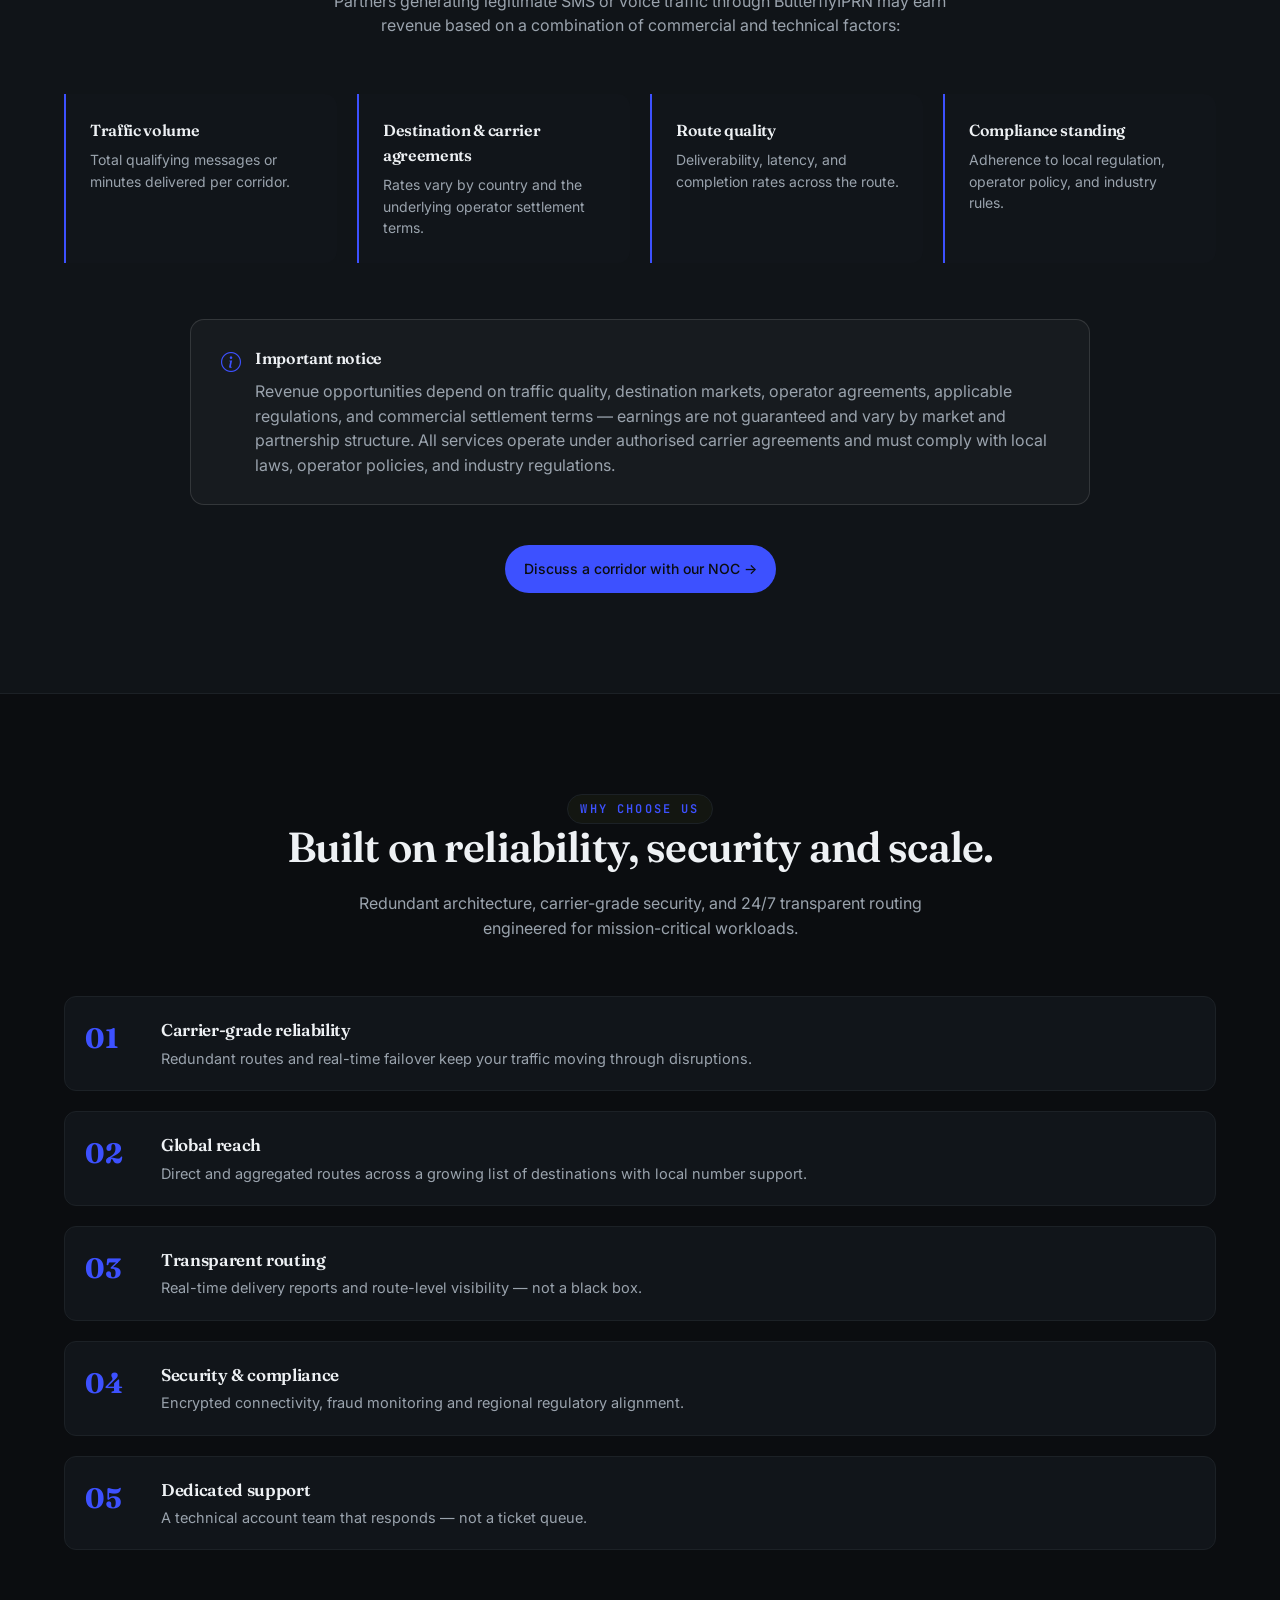
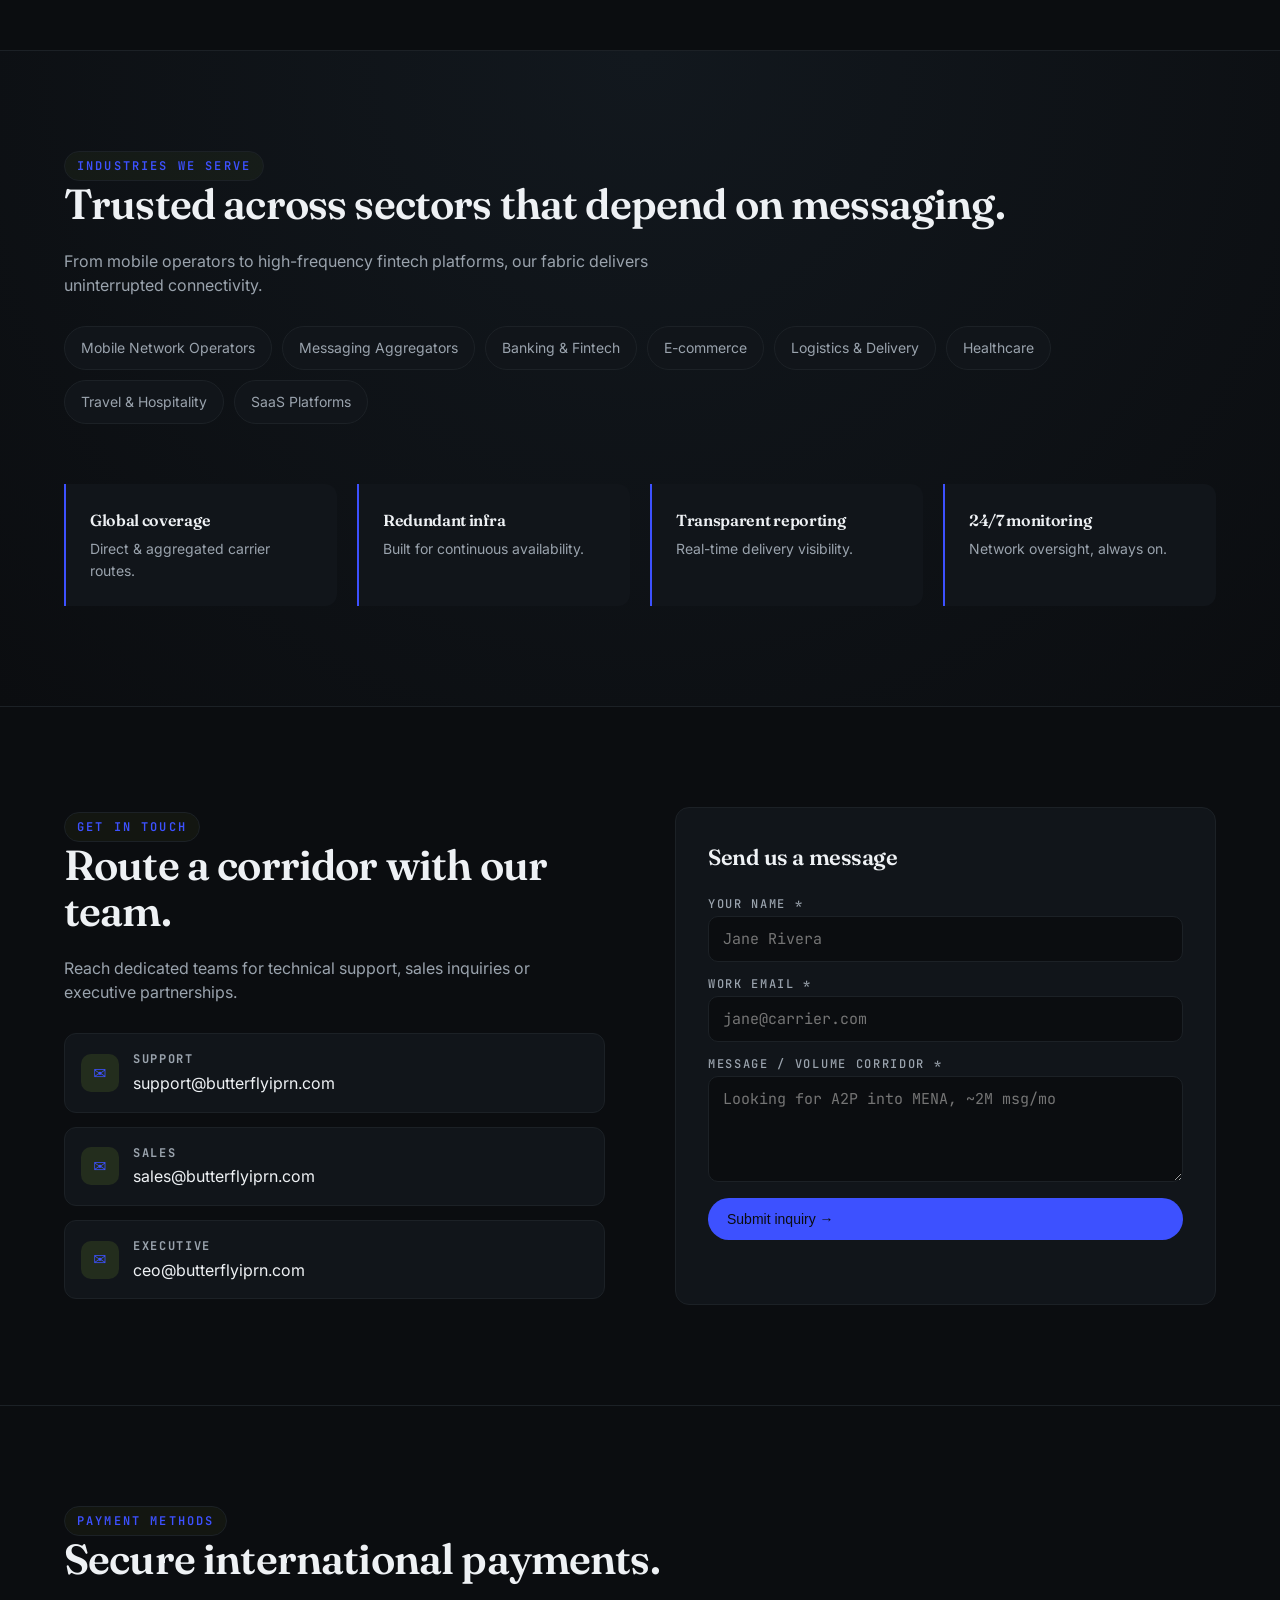
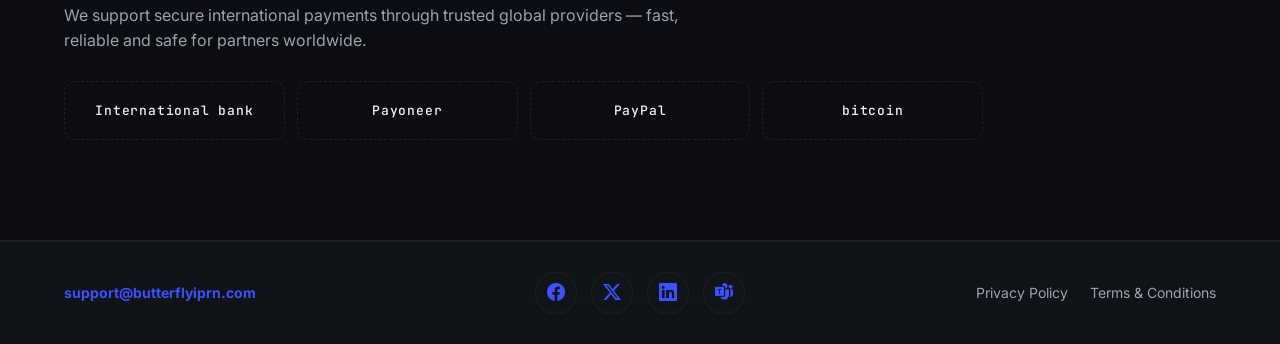
==== commit 6828a12e: "update" ====
--- a/index.html
+++ b/index.html
@@ -40,7 +40,7 @@
 
     <!-- HERO -->
     <section class="hero">
-    <canvas id="network-canvas"></canvas>
+      <canvas id="network-canvas"></canvas>
       <div class="wrap hero-inner">
         <div class="hero-copy">
           <span class="eyebrow"><i></i> Global Messaging & Voice Traffic</span>
@@ -52,7 +52,7 @@
             <a href="#services" class="btn btn-ghost">Explore services</a>
           </div>
         </div>
-       
+
       </div>
     </section>
 
@@ -61,11 +61,15 @@
       <div class="wrap">
         <div style="max-width: 900px; margin: 0 auto; text-align: center;">
           <span class="eyebrow">Who we are</span>
-          <h2 style="font-size: clamp(32px, 4.2vw, 52px); margin-top: 16px;">Infrastructure that reads like a promise, not a diagram.</h2>
-          <p style="font-size: 19px; line-height: 1.6; margin-top: 20px; color: var(--ink);">ButterflyIPRN connects enterprises, aggregators and mobile operators through a redundant, transparent
+          <h2 style="font-size: clamp(32px, 4.2vw, 52px); margin-top: 16px;">Infrastructure that reads like a promise,
+            not a diagram.</h2>
+          <p style="font-size: 19px; line-height: 1.6; margin-top: 20px; color: var(--ink);">ButterflyIPRN connects
+            enterprises, aggregators and mobile operators through a redundant, transparent
             global fabric — delivering SMS, voice and messaging traffic with the reliability serious workloads demand.
           </p>
-          <p class="muted" style="font-size: 16px; margin-top: 14px; max-width: 760px; margin-left: auto; margin-right: auto;">Engineered routes hit optimal latency and deliverability across corridors, backed by
+          <p class="muted"
+            style="font-size: 16px; margin-top: 14px; max-width: 760px; margin-left: auto; margin-right: auto;">
+            Engineered routes hit optimal latency and deliverability across corridors, backed by
             real-time analytics and route-level visibility.</p>
           <div style="margin-top: 24px;">
             <a class="link-arrow" href="#services" style="font-size: 16px;">Tour the network →</a>
@@ -142,13 +146,205 @@
       </div>
     </section>
 
+    <section id="how" class="section alt">
+      <div class="wrap">
+
+        <div class="section-head" style="max-width: 820px; text-align: center; margin-left: auto; margin-right: auto;">
+          <span class="eyebrow"><i class="bi bi-diagram-3"></i> How it works</span>
+          <h2>From routed message to settled revenue.</h2>
+          <p class="lead" style="margin-left: auto; margin-right: auto;">
+            ButterflyIPRN operates as the connective layer between businesses, mobile operators
+            and carrier partners — moving SMS and voice traffic across authorised international
+            routes with full delivery visibility at every hop.
+          </p>
+        </div>
+
+        <!-- ===================== SMS TRAFFIC ===================== -->
+        <div class="how-block" style="margin-top: 56px;">
+          <div class="how-block-head" style="display:flex; align-items:center; gap:14px; margin-bottom: 22px;">
+            <div class="card-icon"><i class="bi bi-chat-left-dots"></i></div>
+            <div>
+              <span class="tag">SMS traffic</span>
+              <h3 style="margin: 4px 0 0;">IPRN SMS — A2P &amp; P2P</h3>
+            </div>
+          </div>
+          <p class="muted" style="max-width: 780px;">
+            IPRN SMS traffic is generated whenever applications, platforms, or individual users
+            send messages across our premium international routes. We support two distinct
+            traffic types, each with its own routing and settlement logic.
+          </p>
+
+          <div class="cards" style="margin-top: 28px;">
+            <article class="card">
+              <div class="card-body">
+                <div class="card-icon"><i class="bi bi-phone"></i></div>
+                <span class="tag">A2P · Application-to-Person</span>
+                <h3>Enterprise-driven messaging</h3>
+                <p>Businesses route time-sensitive, high-trust traffic through our network, including:</p>
+                <ul class="how-mini-list">
+                  <li>OTP &amp; identity verification codes</li>
+                  <li>Banking and transaction alerts</li>
+                  <li>Marketing &amp; promotional campaigns</li>
+                  <li>Delivery and logistics notifications</li>
+                  <li>Security and fraud-alert messaging</li>
+                </ul>
+                <p class="muted" style="margin-top: 10px;">Every delivered message passes through authorised carrier
+                  routes, with revenue generated per the commercial agreement between operators, aggregators and traffic
+                  partners.</p>
+              </div>
+            </article>
+
+            <article class="card">
+              <div class="card-body">
+                <div class="card-icon"><i class="bi bi-people-fill"></i></div>
+                <span class="tag">P2P · Person-to-Person</span>
+                <h3>Cross-network messaging</h3>
+                <p>
+                  End users exchange SMS internationally through our carrier network. Depending on
+                  route, destination and the underlying commercial agreement, this traffic can
+                  generate settlement revenue shared across participating partners — governed
+                  entirely by operator terms and regulatory alignment in each market.
+                </p>
+              </div>
+            </article>
+          </div>
+        </div>
+
+        <!-- ===================== VOICE TRAFFIC ===================== -->
+        <div class="how-block" style="margin-top: 56px;">
+          <div class="how-block-head" style="display:flex; align-items:center; gap:14px; margin-bottom: 22px;">
+            <div class="card-icon"><i class="bi bi-telephone-outbound"></i></div>
+            <div>
+              <span class="tag">Voice traffic</span>
+              <h3 style="margin: 4px 0 0;">IPRN Voice — Wholesale Termination &amp; Origination</h3>
+            </div>
+          </div>
+          <p class="muted" style="max-width: 780px;">
+            IPRN Voice enables international calls to move through premium carrier networks with
+            intelligent routing and consistently monitored call quality. This service tier is
+            built for partners who need throughput and reliability at wholesale scale:
+          </p>
+          <ul class="chips" style="margin-top: 18px;">
+            <li>Telecom carriers</li>
+            <li>Wholesale voice providers</li>
+            <li>Call centres</li>
+            <li>Enterprise communication platforms</li>
+            <li>International telecom partners</li>
+          </ul>
+        </div>
+
+        <!-- ===================== PROCESS FLOW ===================== -->
+        <div class="how-block" style="margin-top: 64px;">
+          <div class="section-head" style="max-width: 100%; text-align: center;">
+            <span class="eyebrow"><i class="bi bi-arrow-repeat"></i> The process</span>
+            <h2>Five steps, every corridor.</h2>
+          </div>
+
+          <ol class="ol-list" style="width: 100%; margin-top: 28px;">
+            <li><b>01</b>
+              <div>
+                <h4>Traffic is initiated</h4>
+                <p>A business, application, or end user originates SMS or voice traffic bound for an international
+                  destination.</p>
+              </div>
+            </li>
+            <li><b>02</b>
+              <div>
+                <h4>Intelligent routing</h4>
+                <p>ButterflyIPRN selects the optimal path across our global carrier network — balancing latency, cost,
+                  and deliverability in real time.</p>
+              </div>
+            </li>
+            <li><b>03</b>
+              <div>
+                <h4>Carrier delivery</h4>
+                <p>The destination mobile operator completes delivery of the message or call through trusted, authorised
+                  carrier partners.</p>
+              </div>
+            </li>
+            <li><b>04</b>
+              <div>
+                <h4>Confirmation &amp; monitoring</h4>
+                <p>Delivery reports (DLRs) confirm successful SMS completion; voice calls are continuously monitored for
+                  quality and route integrity.</p>
+              </div>
+            </li>
+            <li><b>05</b>
+              <div>
+                <h4>Settlement</h4>
+                <p>Revenue is settled between operators, aggregators, and authorised partners according to their
+                  commercial agreements.</p>
+              </div>
+            </li>
+          </ol>
+        </div>
+
+        <!-- ===================== REVENUE MODEL ===================== -->
+        <div class="how-block" style="margin-top: 64px;">
+          <div class="section-head"
+            style="max-width: 780px; text-align: center; margin-left: auto; margin-right: auto;">
+            <span class="eyebrow"><i class="bi bi-graph-up-arrow"></i> Partner revenue model</span>
+            <h2>What determines settlement value.</h2>
+            <p class="lead" style="margin-left: auto; margin-right: auto;">
+              Partners generating legitimate SMS or voice traffic through ButterflyIPRN may earn
+              revenue based on a combination of commercial and technical factors:
+            </p>
+          </div>
+
+          <div class="pillars" style="margin-top: 30px;">
+            <div>
+              <h4>Traffic volume</h4>
+              <p>Total qualifying messages or minutes delivered per corridor.</p>
+            </div>
+            <div>
+              <h4>Destination &amp; carrier agreements</h4>
+              <p>Rates vary by country and the underlying operator settlement terms.</p>
+            </div>
+            <div>
+              <h4>Route quality</h4>
+              <p>Deliverability, latency, and completion rates across the route.</p>
+            </div>
+            <div>
+              <h4>Compliance standing</h4>
+              <p>Adherence to local regulation, operator policy, and industry rules.</p>
+            </div>
+          </div>
+        </div>
+
+        <!-- ===================== IMPORTANT NOTICE ===================== -->
+        <div class="how-notice"
+          style="margin-top: 56px; padding: 26px 30px; border: 1px solid rgba(255,255,255,0.12); border-radius: 14px; background: rgba(255,255,255,0.03); max-width: 900px; margin-left:auto; margin-right:auto;">
+          <div style="display:flex; gap:14px; align-items:flex-start;">
+            <i class="bi bi-info-circle"
+              style="font-size: 20px; flex-shrink:0; margin-top:2px; color: var(--accent, #22d3ee);"></i>
+            <div>
+              <h4 style="margin: 0 0 8px;">Important notice</h4>
+              <p class="muted" style="margin:0;">
+                Revenue opportunities depend on traffic quality, destination markets, operator
+                agreements, applicable regulations, and commercial settlement terms — earnings are
+                not guaranteed and vary by market and partnership structure. All services operate
+                under authorised carrier agreements and must comply with local laws, operator
+                policies, and industry regulations.
+              </p>
+            </div>
+          </div>
+        </div>
+
+        <div style="text-align:center; margin-top: 40px;">
+          <a href="#contact" class="btn btn-primary">Discuss a corridor with our NOC →</a>
+        </div>
+
+      </div>
+    </section>
+
     <!-- WHY -->
     <section id="why" class="section">
       <div class="wrap">
         <div class="section-head" style="max-width: 100%; text-align: center; margin-left: auto; margin-right: auto;">
           <span class="eyebrow">Why choose us</span>
           <h2>Built on reliability, security and scale.</h2>
-          <p class="lead" style="margin-left: auto; margin-right: auto;">Redundant architecture, carrier-grade security, and 24/7 transparent routing engineered for mission-critical workloads.</p>
+          <p class="lead" style="margin-left: auto; margin-right: auto;">Redundant architecture, carrier-grade security,
+            and 24/7 transparent routing engineered for mission-critical workloads.</p>
         </div>
         <ol class="ol-list" style="width: 100%;">
           <li><b>01</b>
@@ -184,186 +380,6 @@
         </ol>
       </div>
     </section>
-    <section id="how" class="section alt">
-  <div class="wrap">
- 
-    <div class="section-head" style="max-width: 820px; text-align: center; margin-left: auto; margin-right: auto;">
-      <span class="eyebrow"><i class="bi bi-diagram-3"></i> How it works</span>
-      <h2>From routed message to settled revenue.</h2>
-      <p class="lead" style="margin-left: auto; margin-right: auto;">
-        ButterflyIPRN operates as the connective layer between businesses, mobile operators
-        and carrier partners — moving SMS and voice traffic across authorised international
-        routes with full delivery visibility at every hop.
-      </p>
-    </div>
- 
-    <!-- ===================== SMS TRAFFIC ===================== -->
-    <div class="how-block" style="margin-top: 56px;">
-      <div class="how-block-head" style="display:flex; align-items:center; gap:14px; margin-bottom: 22px;">
-        <div class="card-icon"><i class="bi bi-chat-left-dots"></i></div>
-        <div>
-          <span class="tag">SMS traffic</span>
-          <h3 style="margin: 4px 0 0;">IPRN SMS — A2P &amp; P2P</h3>
-        </div>
-      </div>
-      <p class="muted" style="max-width: 780px;">
-        IPRN SMS traffic is generated whenever applications, platforms, or individual users
-        send messages across our premium international routes. We support two distinct
-        traffic types, each with its own routing and settlement logic.
-      </p>
- 
-      <div class="cards" style="margin-top: 28px;">
-        <article class="card">
-          <div class="card-body">
-            <div class="card-icon"><i class="bi bi-phone"></i></div>
-            <span class="tag">A2P · Application-to-Person</span>
-            <h3>Enterprise-driven messaging</h3>
-            <p>Businesses route time-sensitive, high-trust traffic through our network, including:</p>
-            <ul class="how-mini-list">
-              <li>OTP &amp; identity verification codes</li>
-              <li>Banking and transaction alerts</li>
-              <li>Marketing &amp; promotional campaigns</li>
-              <li>Delivery and logistics notifications</li>
-              <li>Security and fraud-alert messaging</li>
-            </ul>
-            <p class="muted" style="margin-top: 10px;">Every delivered message passes through authorised carrier routes, with revenue generated per the commercial agreement between operators, aggregators and traffic partners.</p>
-          </div>
-        </article>
- 
-        <article class="card">
-          <div class="card-body">
-            <div class="card-icon"><i class="bi bi-people-fill"></i></div>
-            <span class="tag">P2P · Person-to-Person</span>
-            <h3>Cross-network messaging</h3>
-            <p>
-              End users exchange SMS internationally through our carrier network. Depending on
-              route, destination and the underlying commercial agreement, this traffic can
-              generate settlement revenue shared across participating partners — governed
-              entirely by operator terms and regulatory alignment in each market.
-            </p>
-          </div>
-        </article>
-      </div>
-    </div>
- 
-    <!-- ===================== VOICE TRAFFIC ===================== -->
-    <div class="how-block" style="margin-top: 56px;">
-      <div class="how-block-head" style="display:flex; align-items:center; gap:14px; margin-bottom: 22px;">
-        <div class="card-icon"><i class="bi bi-telephone-outbound"></i></div>
-        <div>
-          <span class="tag">Voice traffic</span>
-          <h3 style="margin: 4px 0 0;">IPRN Voice — Wholesale Termination &amp; Origination</h3>
-        </div>
-      </div>
-      <p class="muted" style="max-width: 780px;">
-        IPRN Voice enables international calls to move through premium carrier networks with
-        intelligent routing and consistently monitored call quality. This service tier is
-        built for partners who need throughput and reliability at wholesale scale:
-      </p>
-      <ul class="chips" style="margin-top: 18px;">
-        <li>Telecom carriers</li>
-        <li>Wholesale voice providers</li>
-        <li>Call centres</li>
-        <li>Enterprise communication platforms</li>
-        <li>International telecom partners</li>
-      </ul>
-    </div>
- 
-    <!-- ===================== PROCESS FLOW ===================== -->
-    <div class="how-block" style="margin-top: 64px;">
-      <div class="section-head" style="max-width: 100%; text-align: center;">
-        <span class="eyebrow"><i class="bi bi-arrow-repeat"></i> The process</span>
-        <h2>Five steps, every corridor.</h2>
-      </div>
- 
-      <ol class="ol-list" style="width: 100%; margin-top: 28px;">
-        <li><b>01</b>
-          <div>
-            <h4>Traffic is initiated</h4>
-            <p>A business, application, or end user originates SMS or voice traffic bound for an international destination.</p>
-          </div>
-        </li>
-        <li><b>02</b>
-          <div>
-            <h4>Intelligent routing</h4>
-            <p>ButterflyIPRN selects the optimal path across our global carrier network — balancing latency, cost, and deliverability in real time.</p>
-          </div>
-        </li>
-        <li><b>03</b>
-          <div>
-            <h4>Carrier delivery</h4>
-            <p>The destination mobile operator completes delivery of the message or call through trusted, authorised carrier partners.</p>
-          </div>
-        </li>
-        <li><b>04</b>
-          <div>
-            <h4>Confirmation &amp; monitoring</h4>
-            <p>Delivery reports (DLRs) confirm successful SMS completion; voice calls are continuously monitored for quality and route integrity.</p>
-          </div>
-        </li>
-        <li><b>05</b>
-          <div>
-            <h4>Settlement</h4>
-            <p>Revenue is settled between operators, aggregators, and authorised partners according to their commercial agreements.</p>
-          </div>
-        </li>
-      </ol>
-    </div>
- 
-    <!-- ===================== REVENUE MODEL ===================== -->
-    <div class="how-block" style="margin-top: 64px;">
-      <div class="section-head" style="max-width: 780px; text-align: center; margin-left: auto; margin-right: auto;">
-        <span class="eyebrow"><i class="bi bi-graph-up-arrow"></i> Partner revenue model</span>
-        <h2>What determines settlement value.</h2>
-        <p class="lead" style="margin-left: auto; margin-right: auto;">
-          Partners generating legitimate SMS or voice traffic through ButterflyIPRN may earn
-          revenue based on a combination of commercial and technical factors:
-        </p>
-      </div>
- 
-      <div class="pillars" style="margin-top: 30px;">
-        <div>
-          <h4>Traffic volume</h4>
-          <p>Total qualifying messages or minutes delivered per corridor.</p>
-        </div>
-        <div>
-          <h4>Destination &amp; carrier agreements</h4>
-          <p>Rates vary by country and the underlying operator settlement terms.</p>
-        </div>
-        <div>
-          <h4>Route quality</h4>
-          <p>Deliverability, latency, and completion rates across the route.</p>
-        </div>
-        <div>
-          <h4>Compliance standing</h4>
-          <p>Adherence to local regulation, operator policy, and industry rules.</p>
-        </div>
-      </div>
-    </div>
- 
-    <!-- ===================== IMPORTANT NOTICE ===================== -->
-    <div class="how-notice" style="margin-top: 56px; padding: 26px 30px; border: 1px solid rgba(255,255,255,0.12); border-radius: 14px; background: rgba(255,255,255,0.03); max-width: 900px; margin-left:auto; margin-right:auto;">
-      <div style="display:flex; gap:14px; align-items:flex-start;">
-        <i class="bi bi-info-circle" style="font-size: 20px; flex-shrink:0; margin-top:2px; color: var(--accent, #22d3ee);"></i>
-        <div>
-          <h4 style="margin: 0 0 8px;">Important notice</h4>
-          <p class="muted" style="margin:0;">
-            Revenue opportunities depend on traffic quality, destination markets, operator
-            agreements, applicable regulations, and commercial settlement terms — earnings are
-            not guaranteed and vary by market and partnership structure. All services operate
-            under authorised carrier agreements and must comply with local laws, operator
-            policies, and industry regulations.
-          </p>
-        </div>
-      </div>
-    </div>
- 
-    <div style="text-align:center; margin-top: 40px;">
-      <a href="#contact" class="btn btn-primary">Discuss a corridor with our NOC →</a>
-    </div>
- 
-  </div>
-</section>
 
     <!-- INDUSTRIES -->
     <section id="industries" class="section industries">
@@ -496,4 +512,4 @@
   <script src="./script.js"></script>
 </body>
 
-</html>
+</html>
--- a/styles.css
+++ b/styles.css
@@ -1211,4 +1211,19 @@
     opacity: 1;
     transform: translateY(0);
   }
+}
+
+.how-mini-list {
+  margin: 10px 0 0;
+  padding-left: 18px;
+}
+
+.how-mini-list li {
+  margin-bottom: 6px;
+  color: var(--ink-dim);
+  font-size: 14.5px;
+}
+
+.how-mini-list li::marker {
+  color: var(--accent-2);
 }
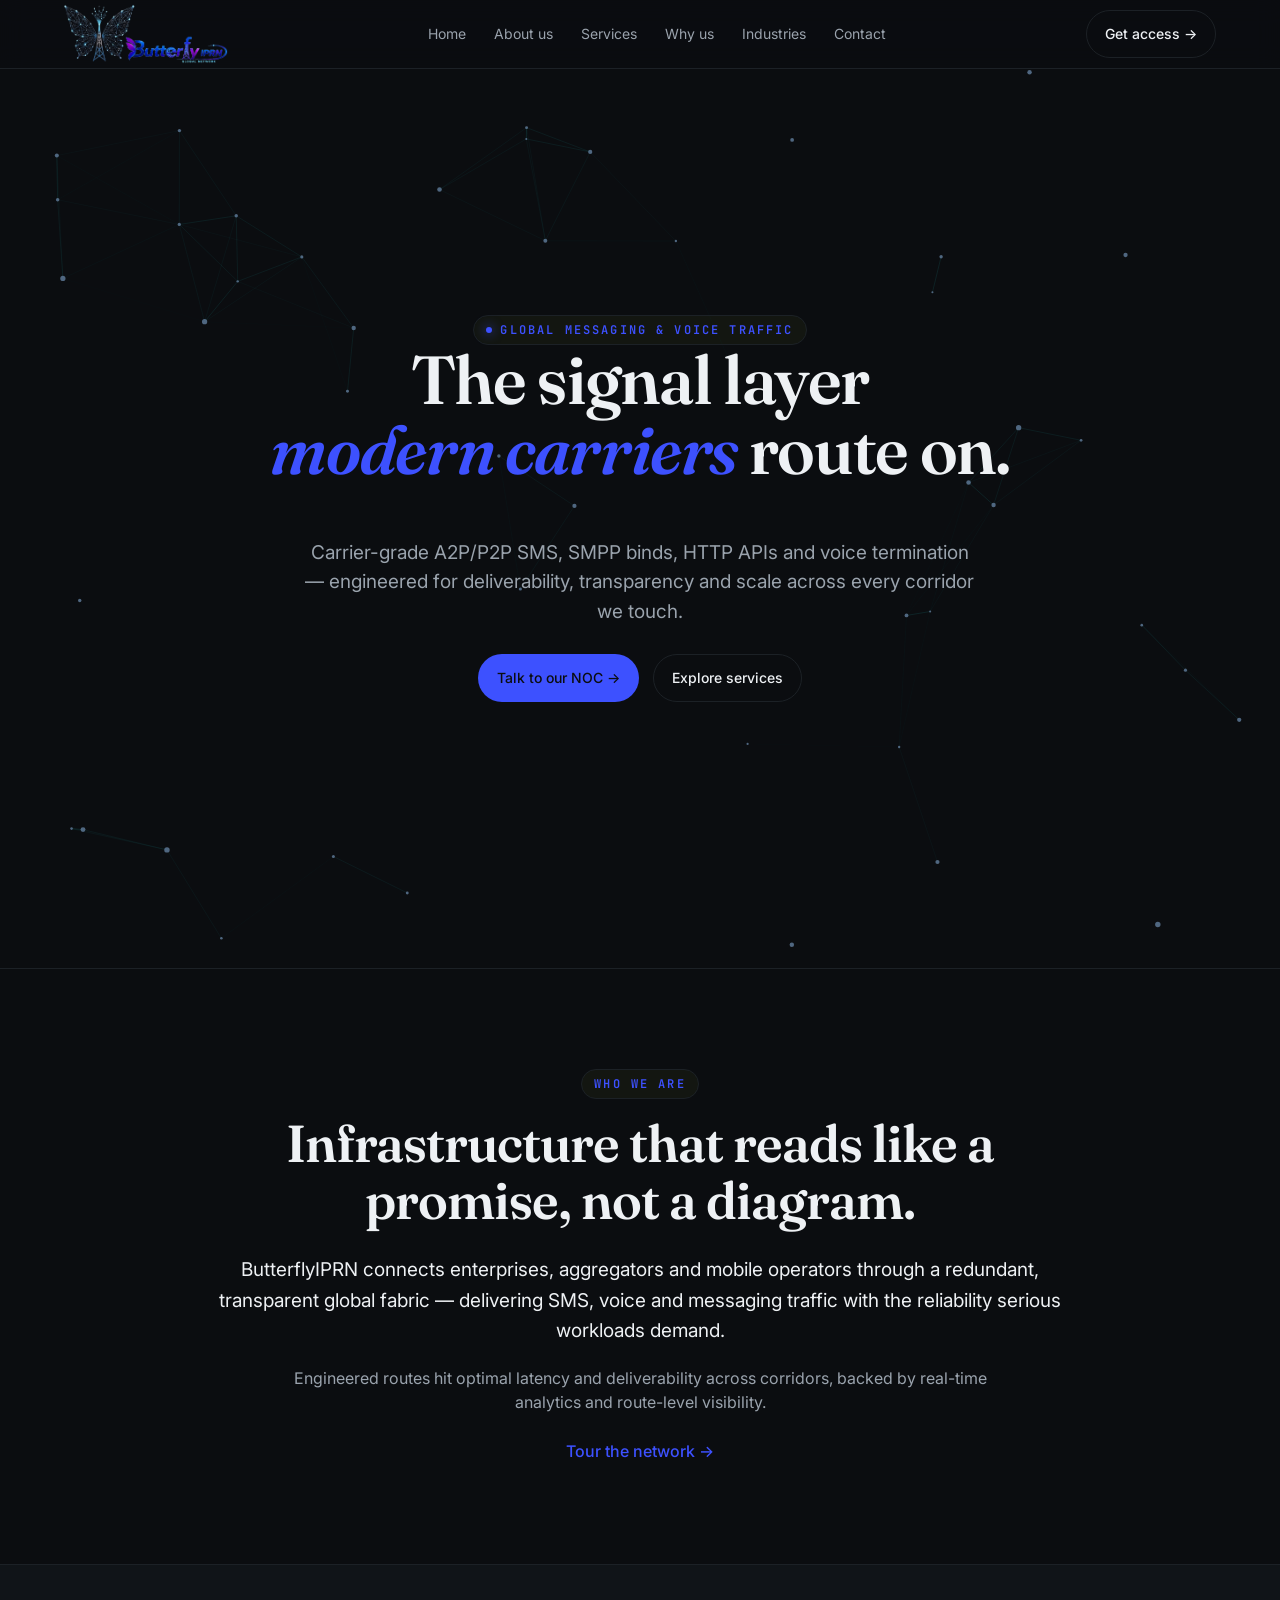
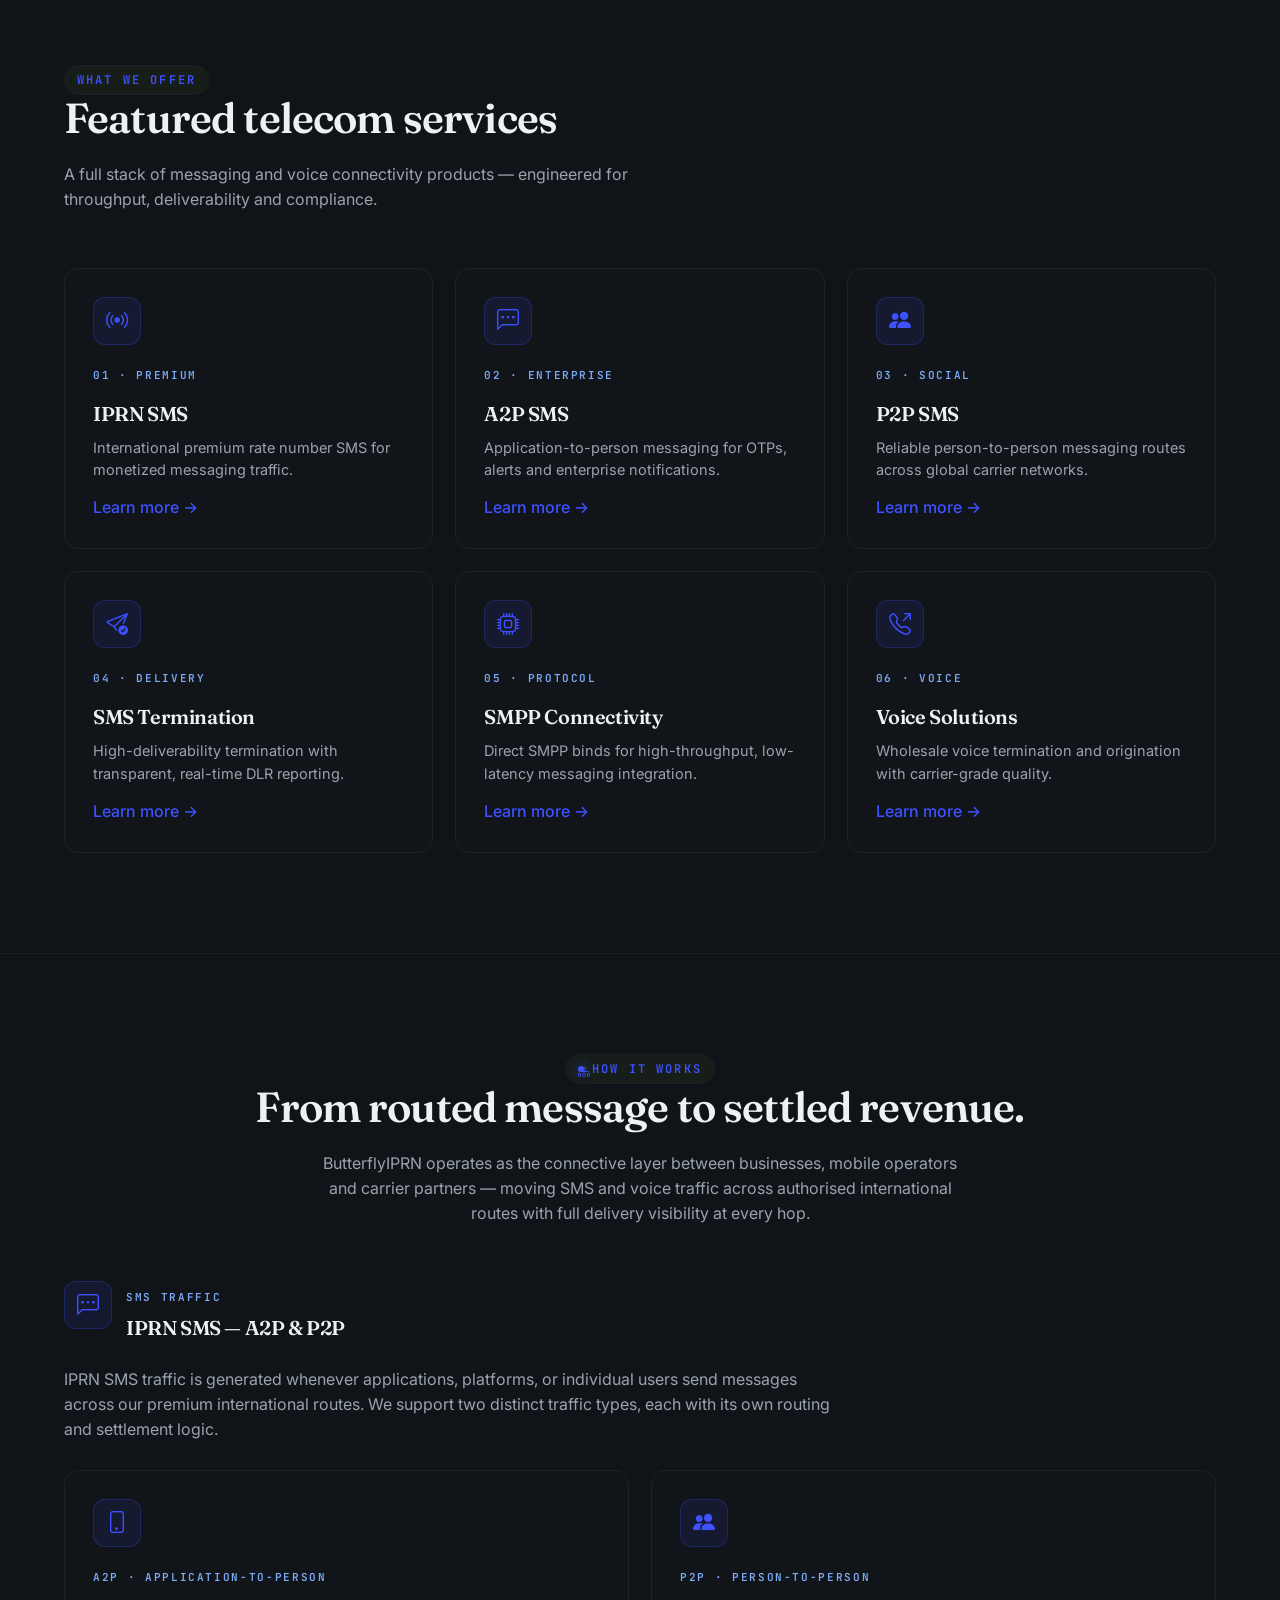
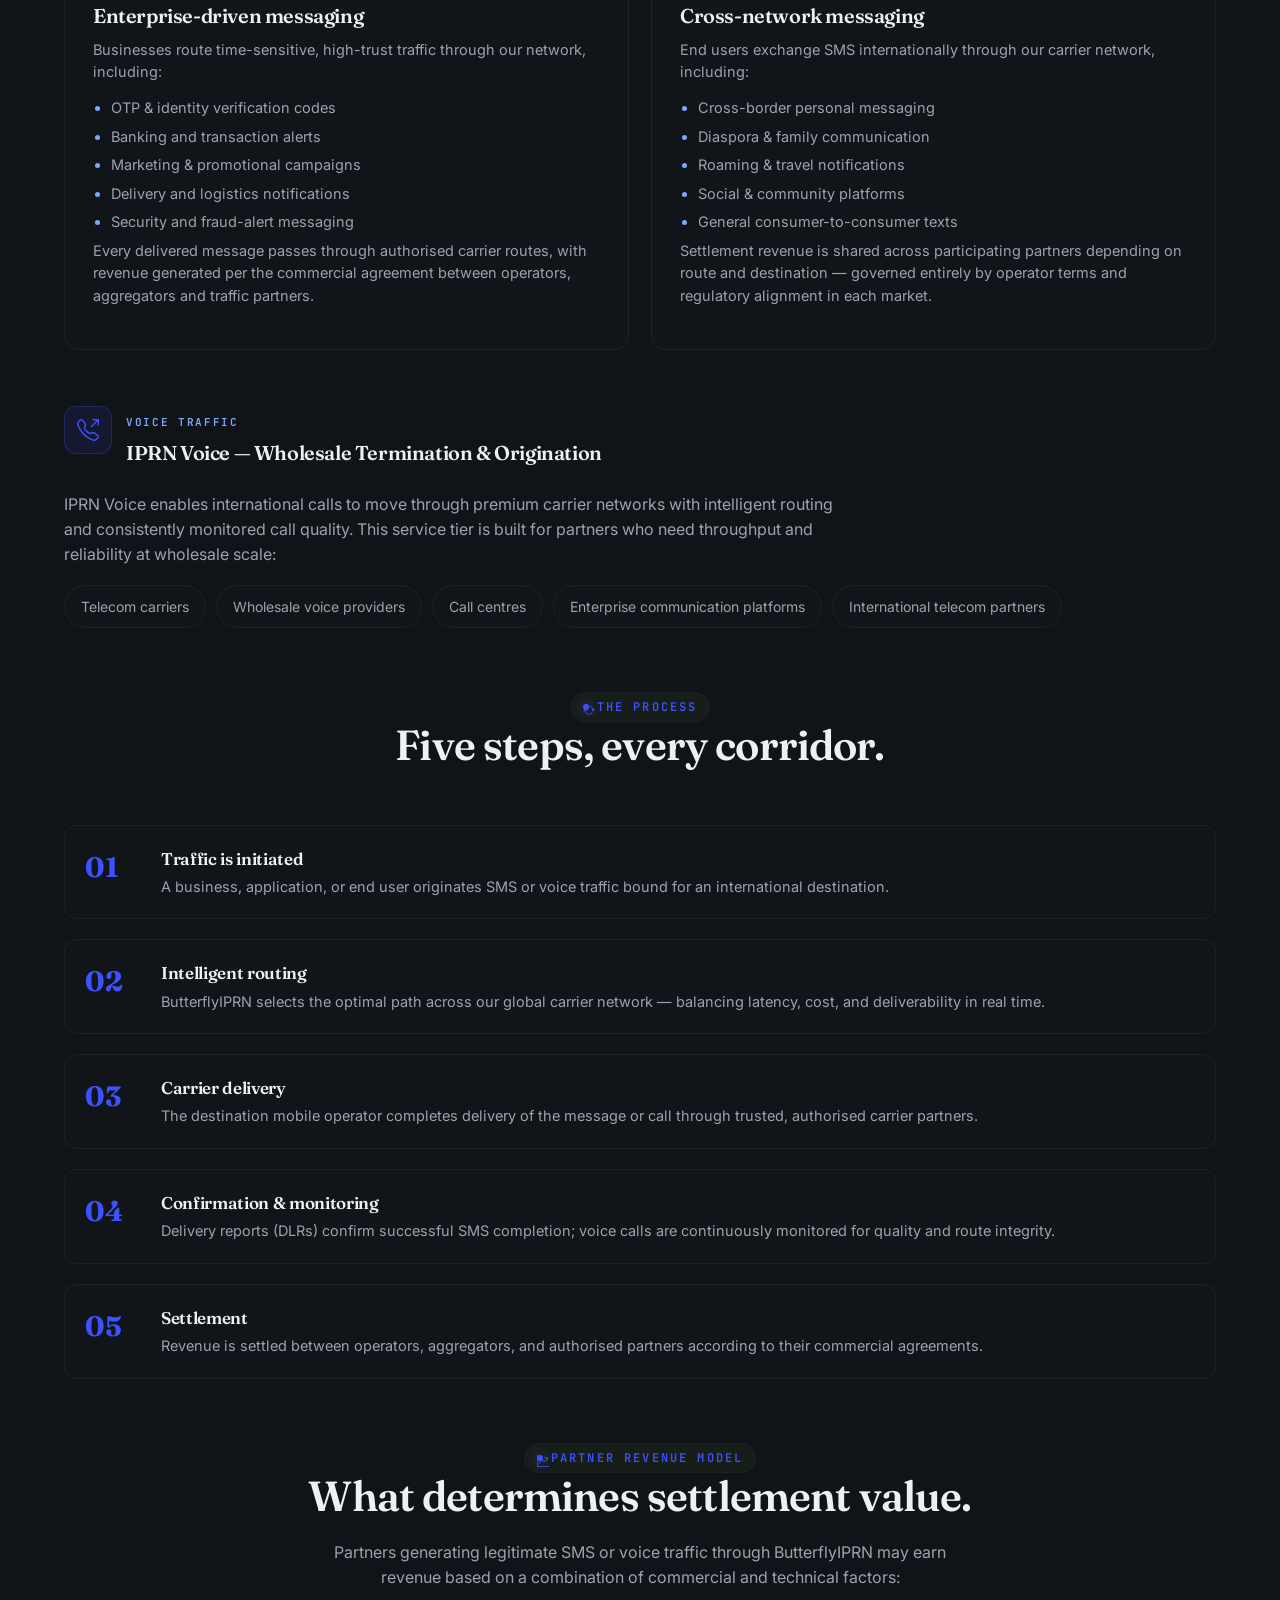
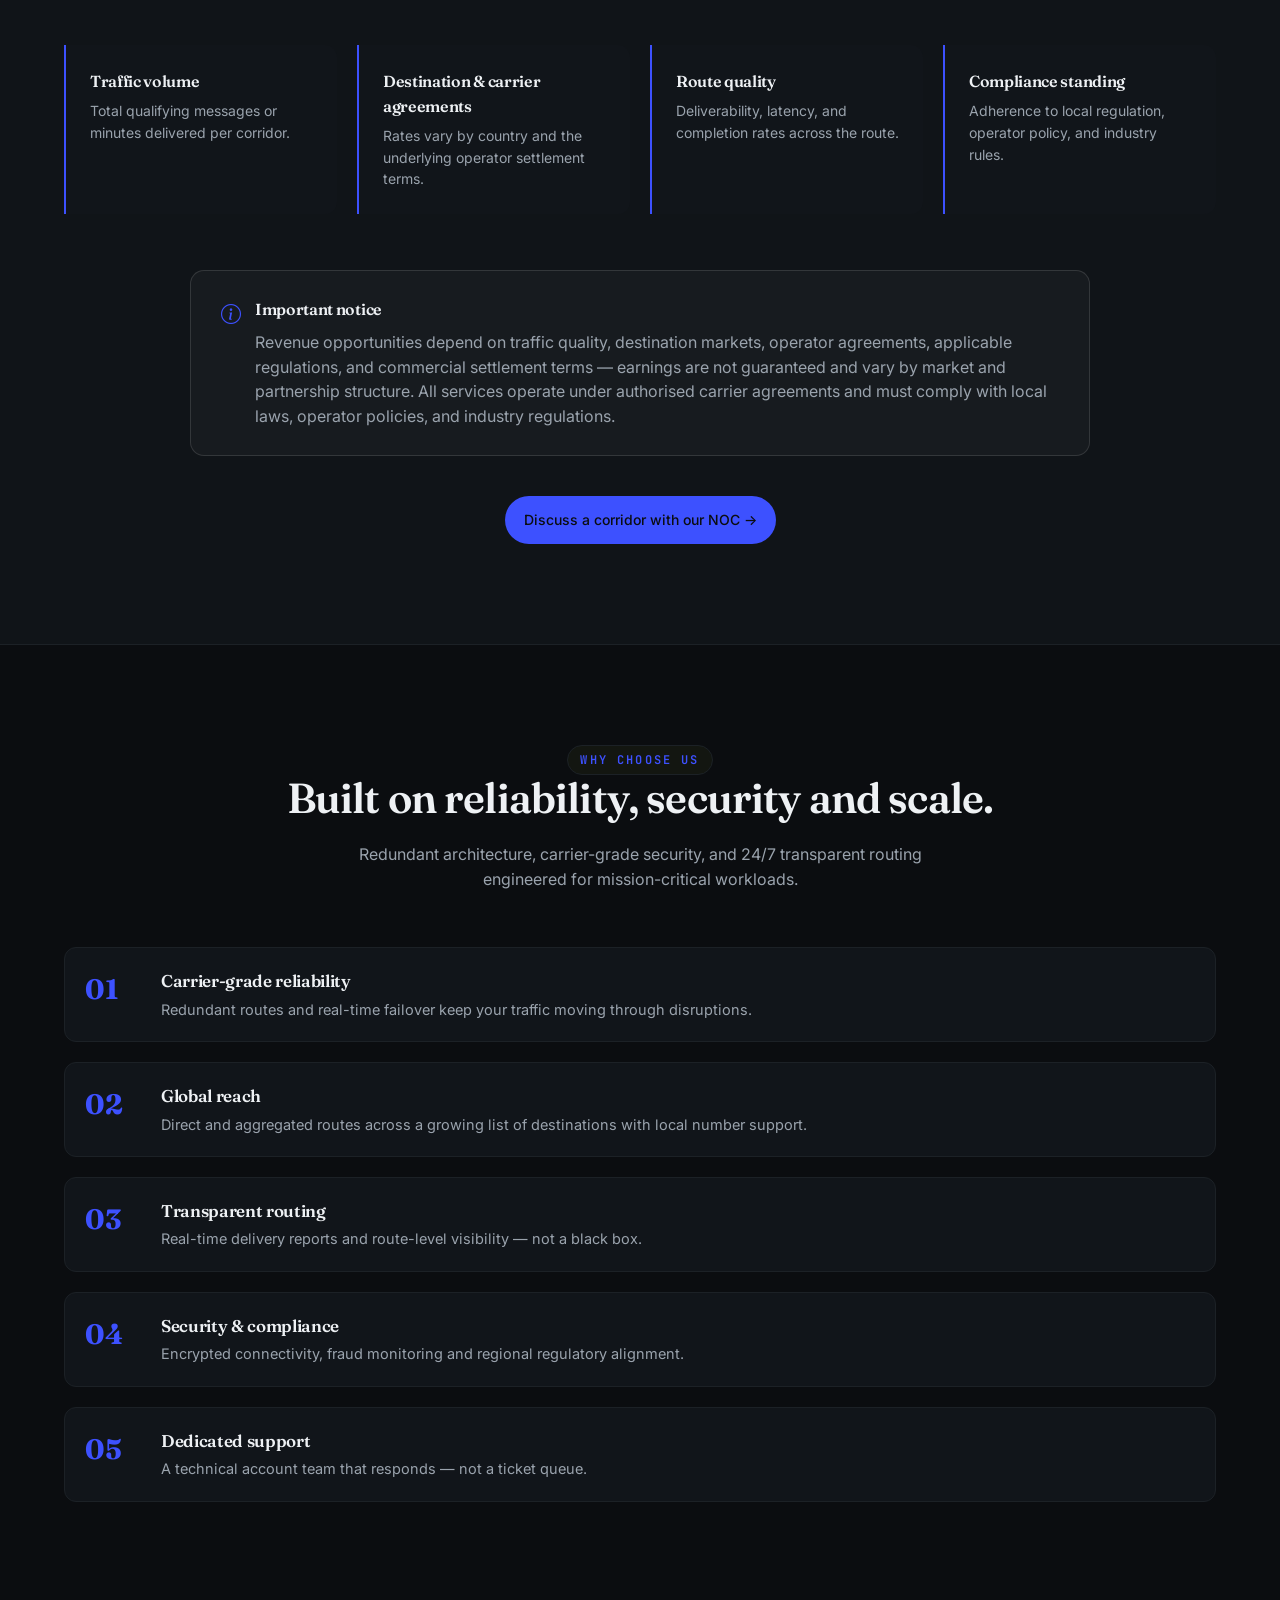
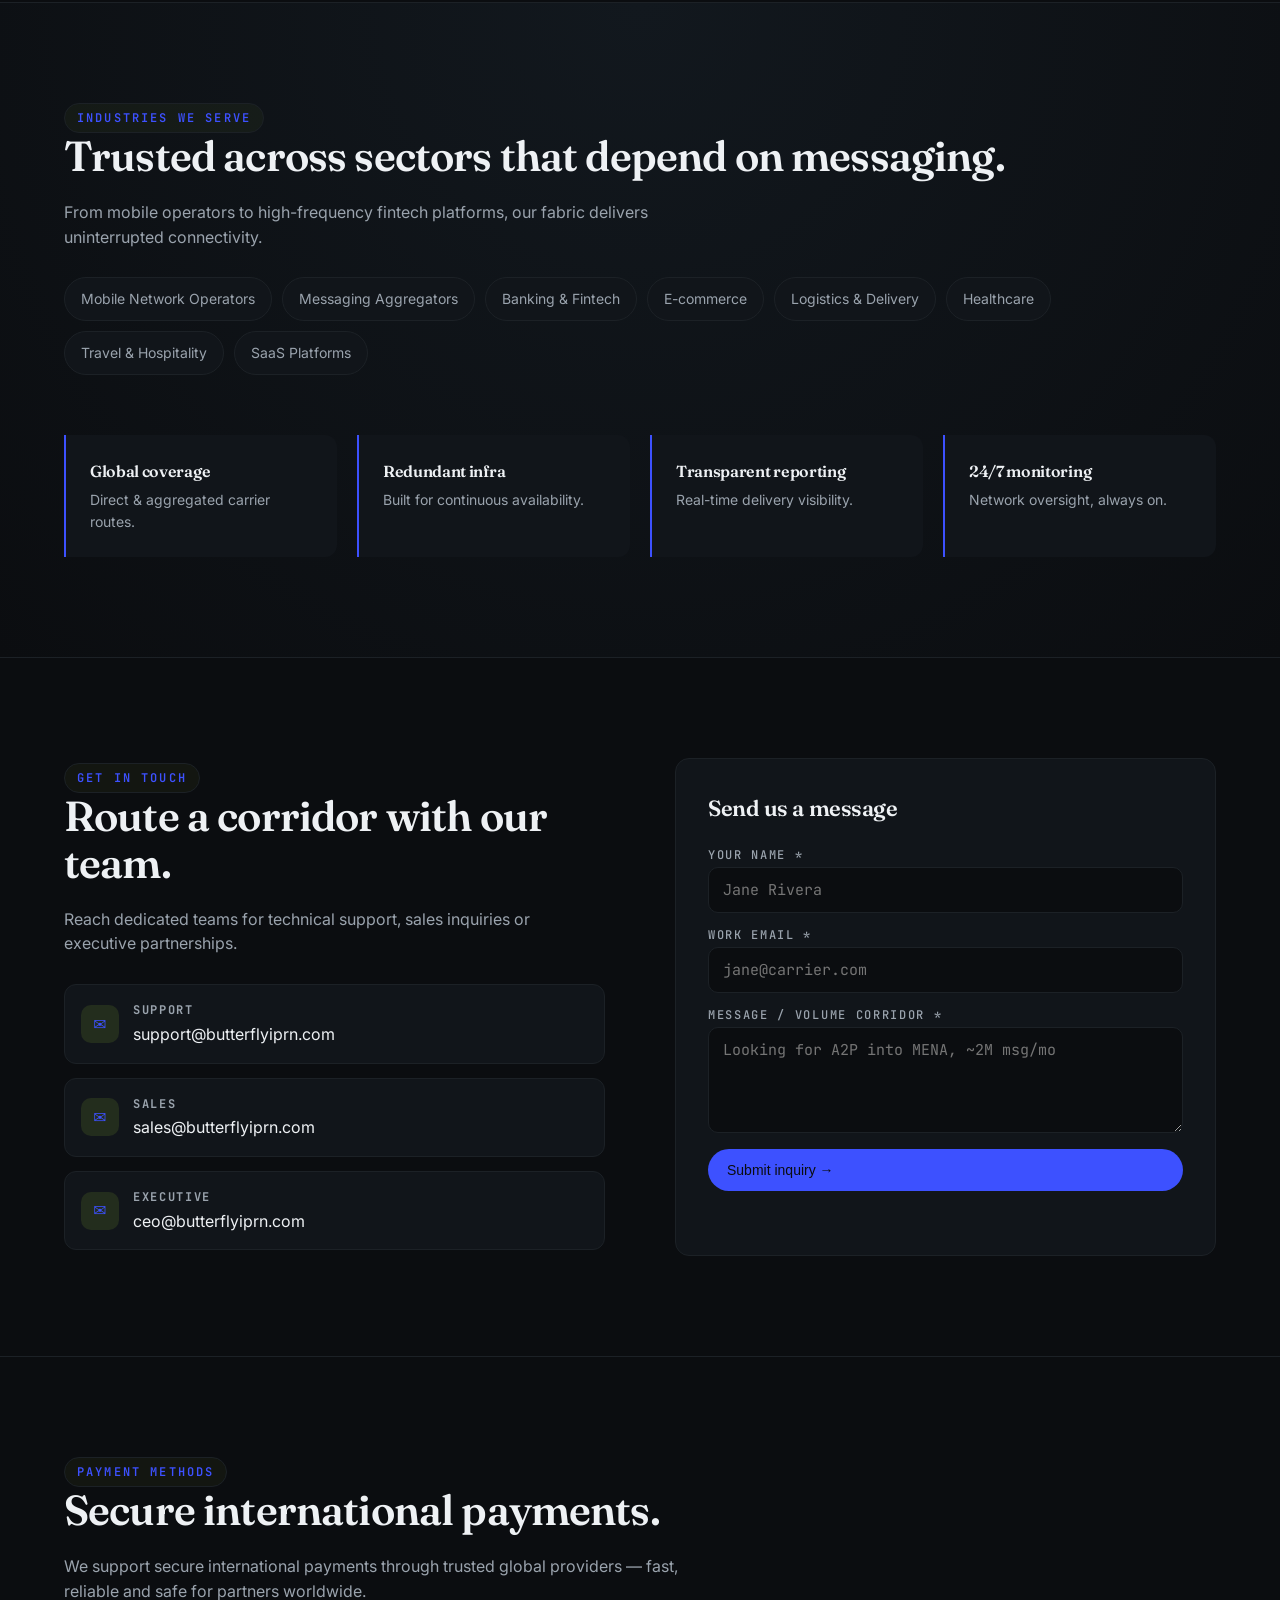
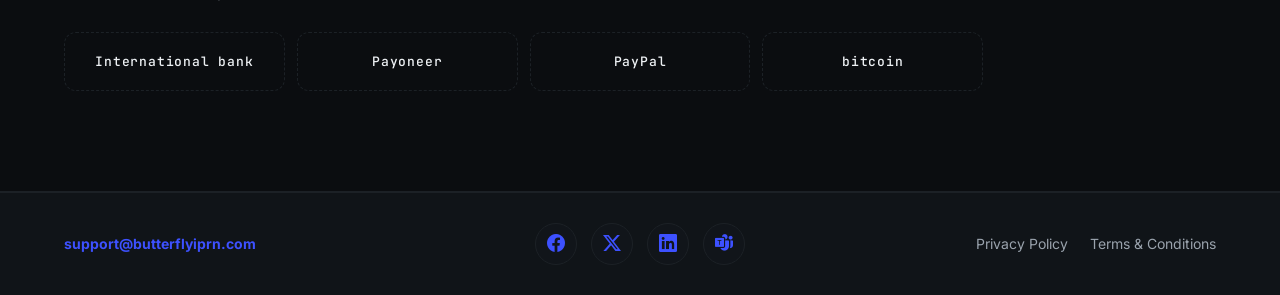
==== commit 2b36002b: "update" ====
--- a/index.html
+++ b/index.html
@@ -174,9 +174,9 @@
             traffic types, each with its own routing and settlement logic.
           </p>
 
-          <div class="cards" style="margin-top: 28px;">
+          <div class="cards how-cards-2" style="grid-template-columns: repeat(2, 1fr); margin-top: 28px;">
             <article class="card">
-              <div class="card-body">
+              <div class="card-body how-card-body">
                 <div class="card-icon"><i class="bi bi-phone"></i></div>
                 <span class="tag">A2P · Application-to-Person</span>
                 <h3>Enterprise-driven messaging</h3>
@@ -188,22 +188,27 @@
                   <li>Delivery and logistics notifications</li>
                   <li>Security and fraud-alert messaging</li>
                 </ul>
-                <p class="muted" style="margin-top: 10px;">Every delivered message passes through authorised carrier
-                  routes, with revenue generated per the commercial agreement between operators, aggregators and traffic
-                  partners.</p>
+                <p class="muted how-card-note">Every delivered message passes through authorised carrier routes, with
+                  revenue generated per the commercial agreement between operators, aggregators and traffic partners.
+                </p>
               </div>
             </article>
 
             <article class="card">
-              <div class="card-body">
+              <div class="card-body how-card-body">
                 <div class="card-icon"><i class="bi bi-people-fill"></i></div>
                 <span class="tag">P2P · Person-to-Person</span>
                 <h3>Cross-network messaging</h3>
-                <p>
-                  End users exchange SMS internationally through our carrier network. Depending on
-                  route, destination and the underlying commercial agreement, this traffic can
-                  generate settlement revenue shared across participating partners — governed
-                  entirely by operator terms and regulatory alignment in each market.
+                <p>End users exchange SMS internationally through our carrier network, including:</p>
+                <ul class="how-mini-list">
+                  <li>Cross-border personal messaging</li>
+                  <li>Diaspora &amp; family communication</li>
+                  <li>Roaming &amp; travel notifications</li>
+                  <li>Social &amp; community platforms</li>
+                  <li>General consumer-to-consumer texts</li>
+                </ul>
+                <p class="muted how-card-note">Settlement revenue is shared across participating partners depending on
+                  route and destination — governed entirely by operator terms and regulatory alignment in each market.
                 </p>
               </div>
             </article>
@@ -316,7 +321,7 @@
           style="margin-top: 56px; padding: 26px 30px; border: 1px solid rgba(255,255,255,0.12); border-radius: 14px; background: rgba(255,255,255,0.03); max-width: 900px; margin-left:auto; margin-right:auto;">
           <div style="display:flex; gap:14px; align-items:flex-start;">
             <i class="bi bi-info-circle"
-              style="font-size: 20px; flex-shrink:0; margin-top:2px; color: var(--accent, #22d3ee);"></i>
+              style="font-size: 20px; flex-shrink:0; margin-top:2px; color: var(--accent);"></i>
             <div>
               <h4 style="margin: 0 0 8px;">Important notice</h4>
               <p class="muted" style="margin:0;">
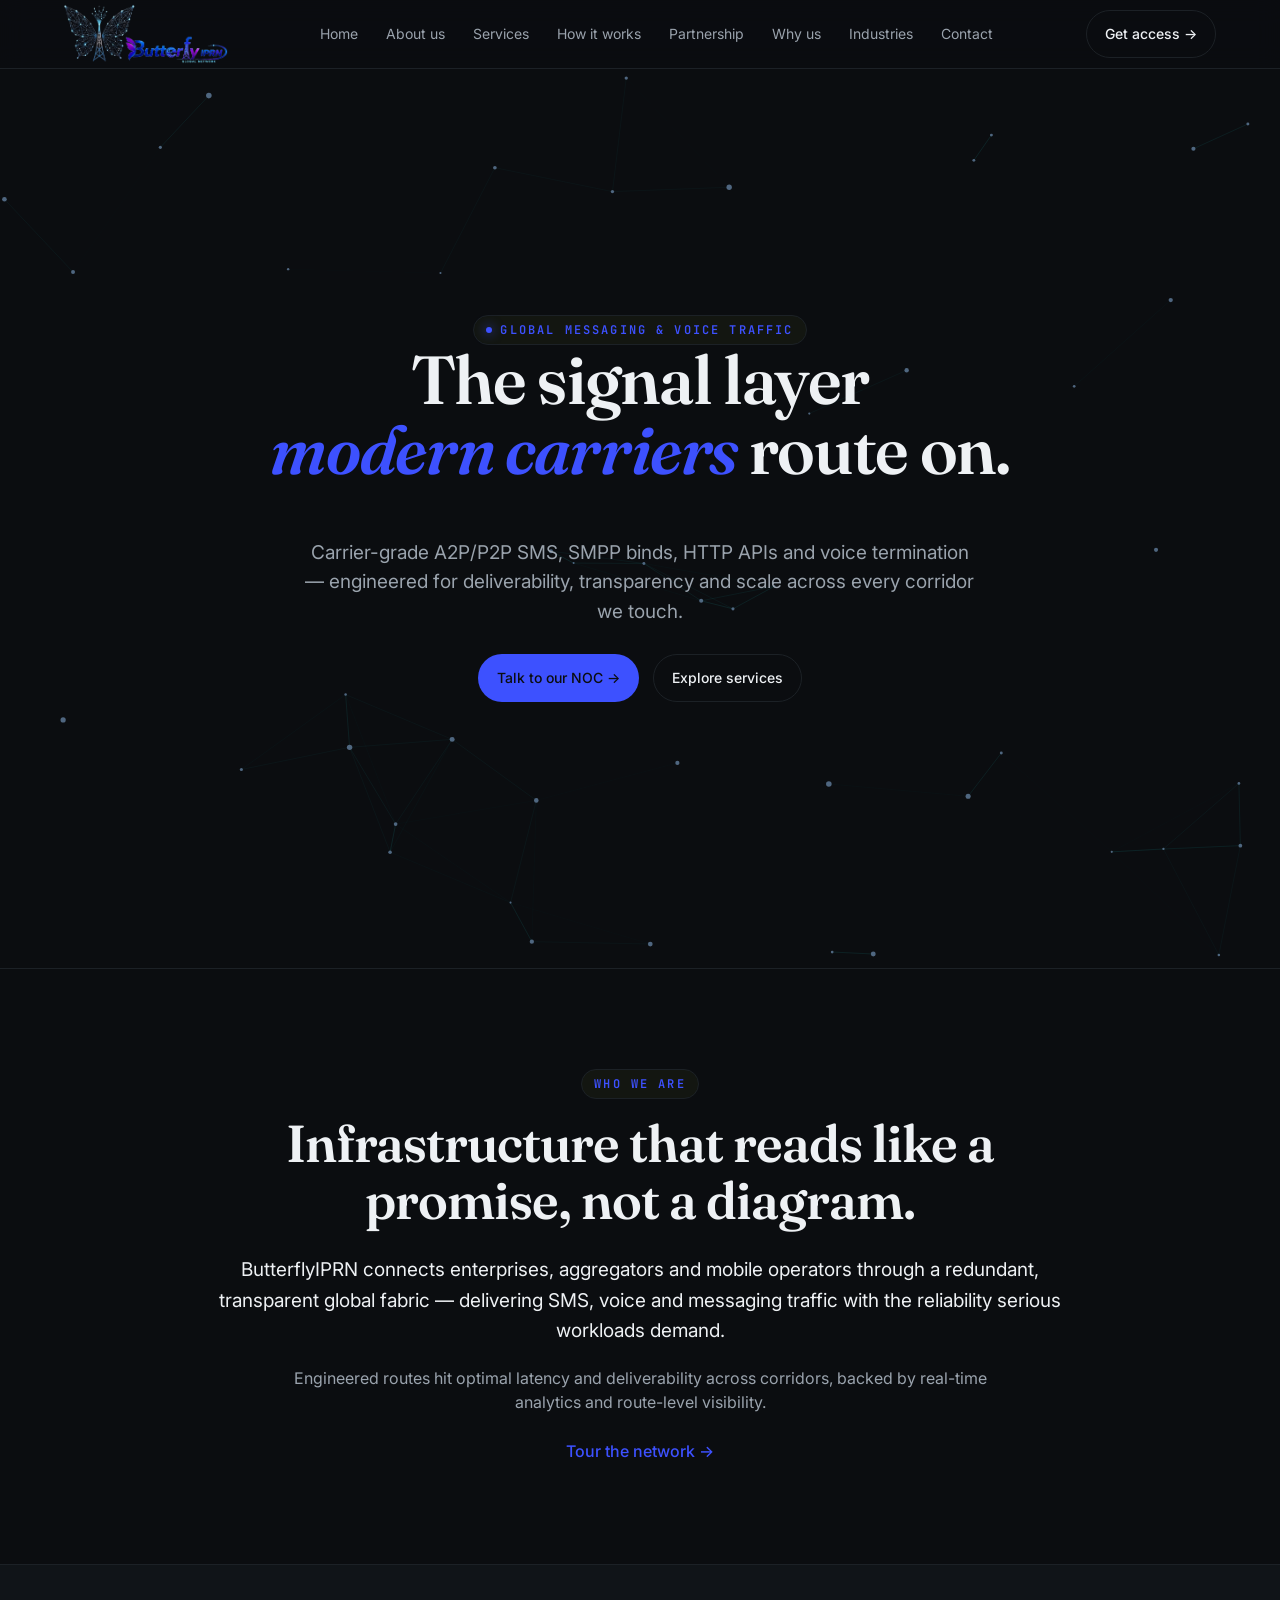
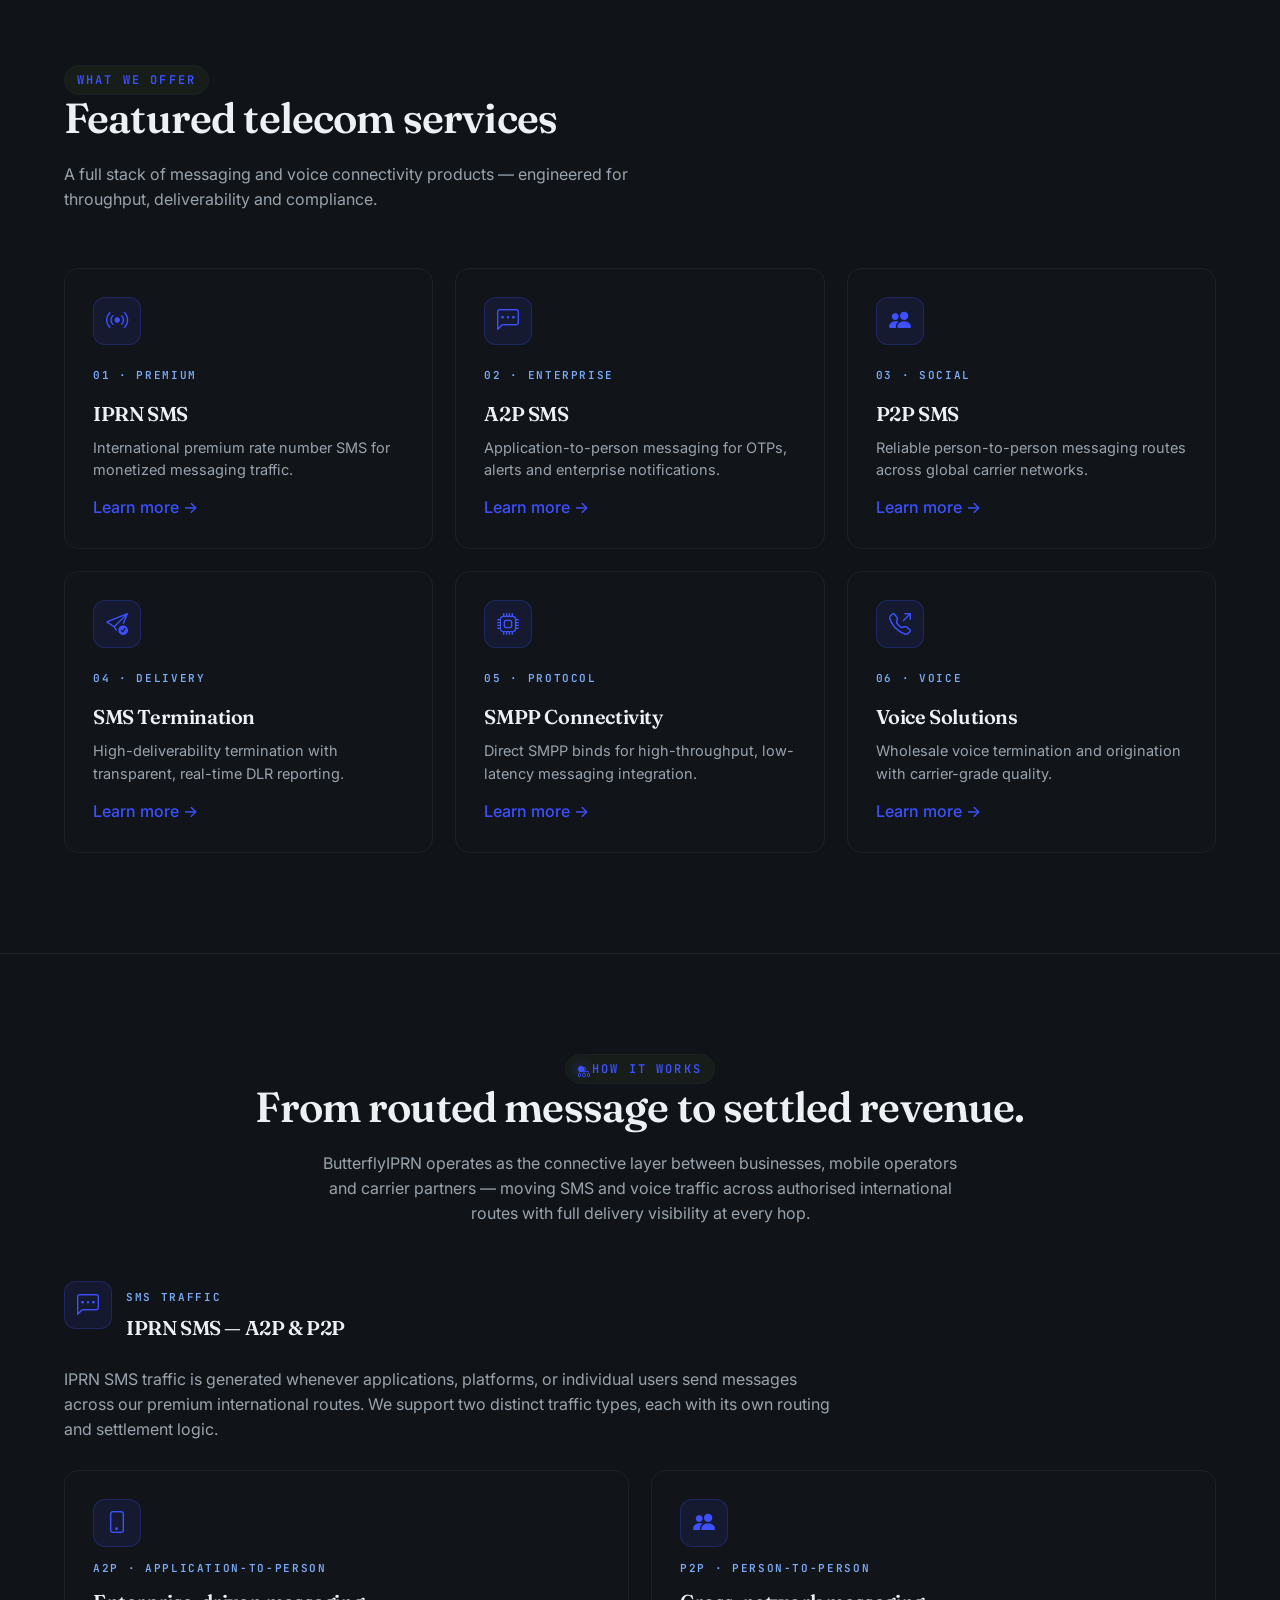
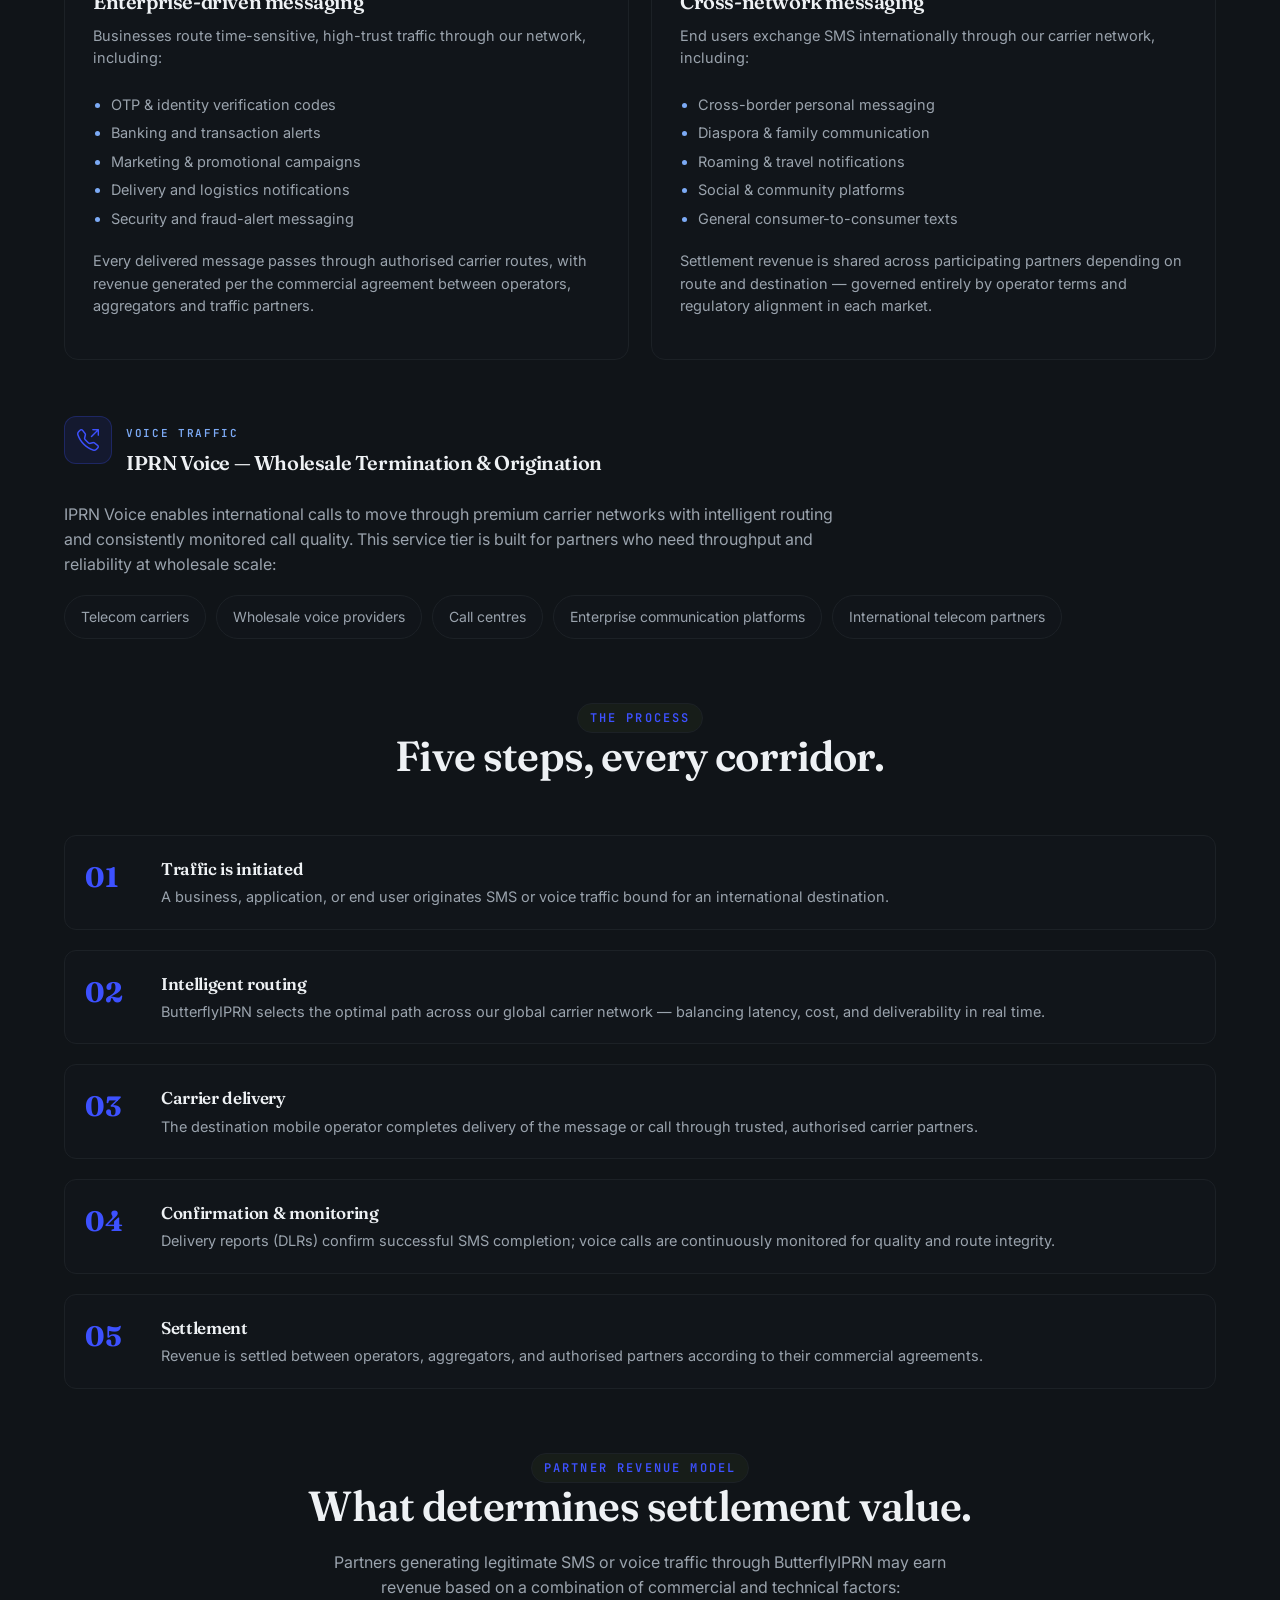
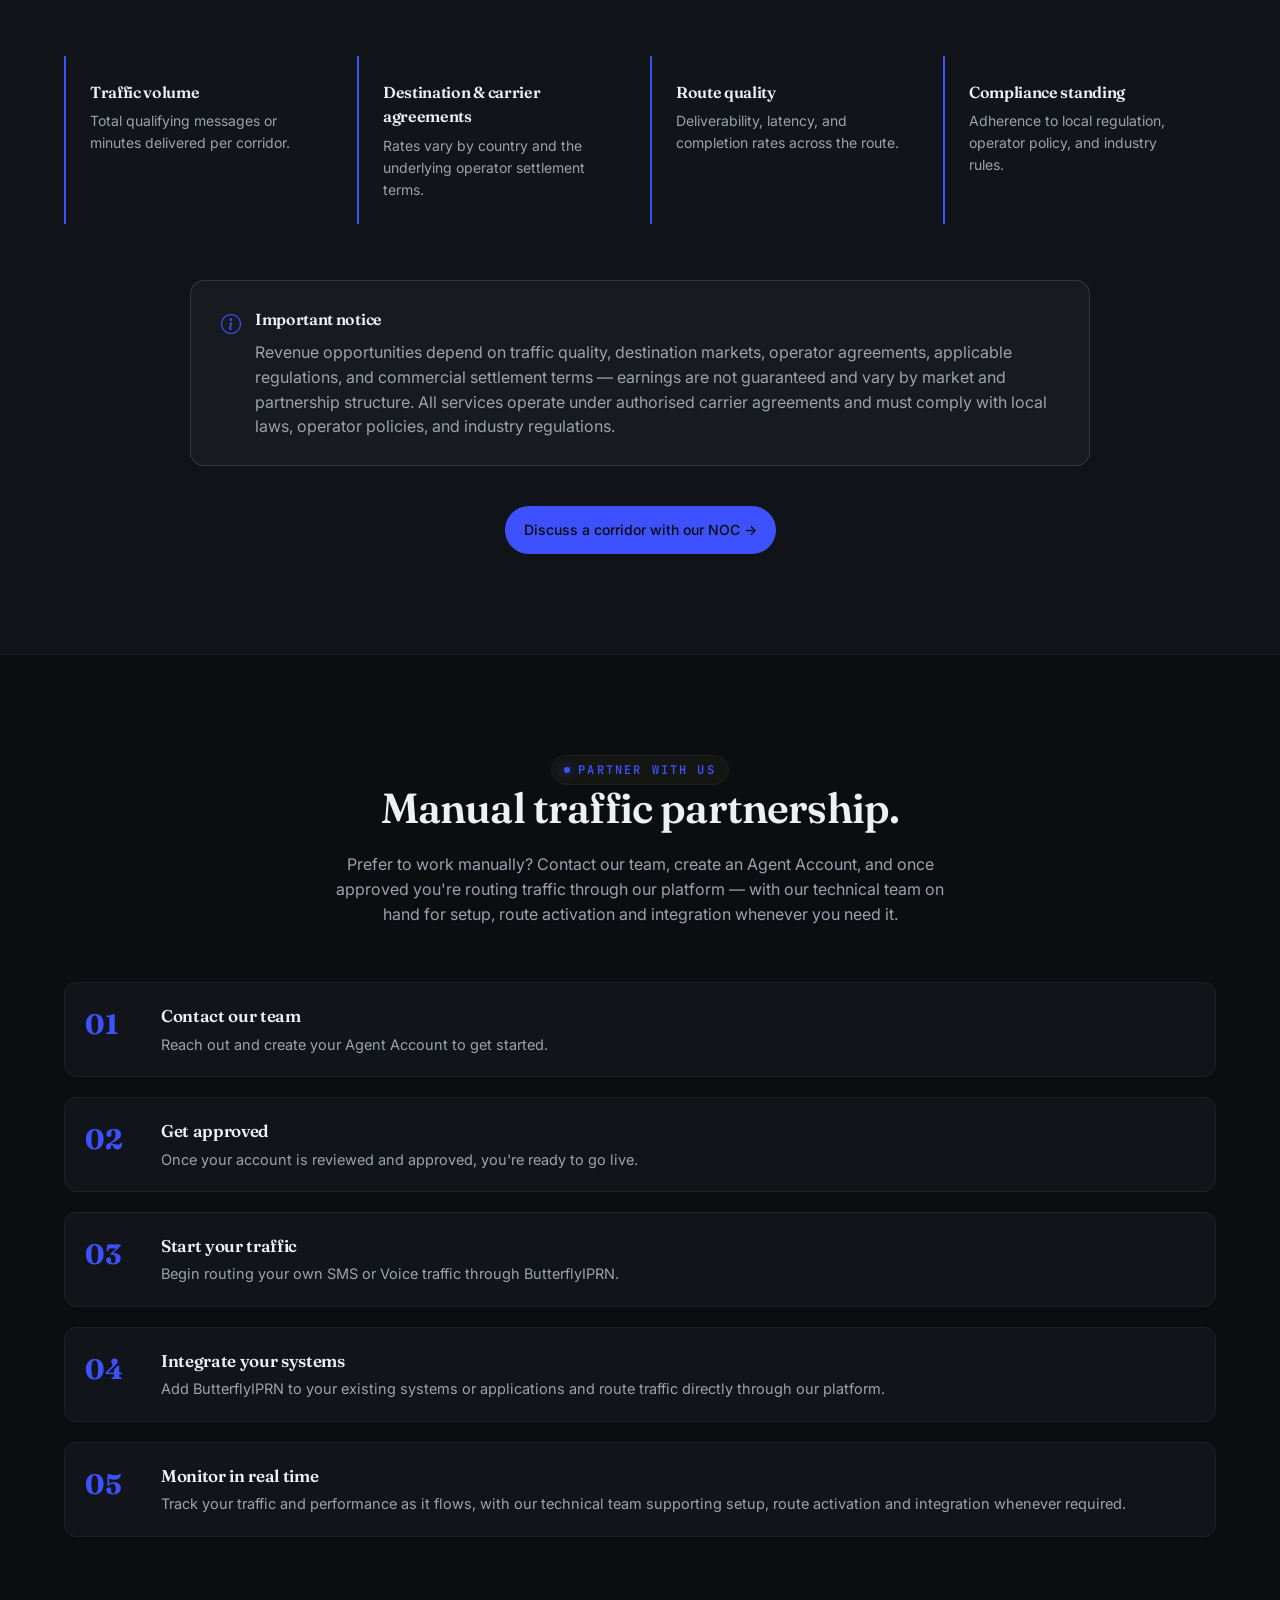
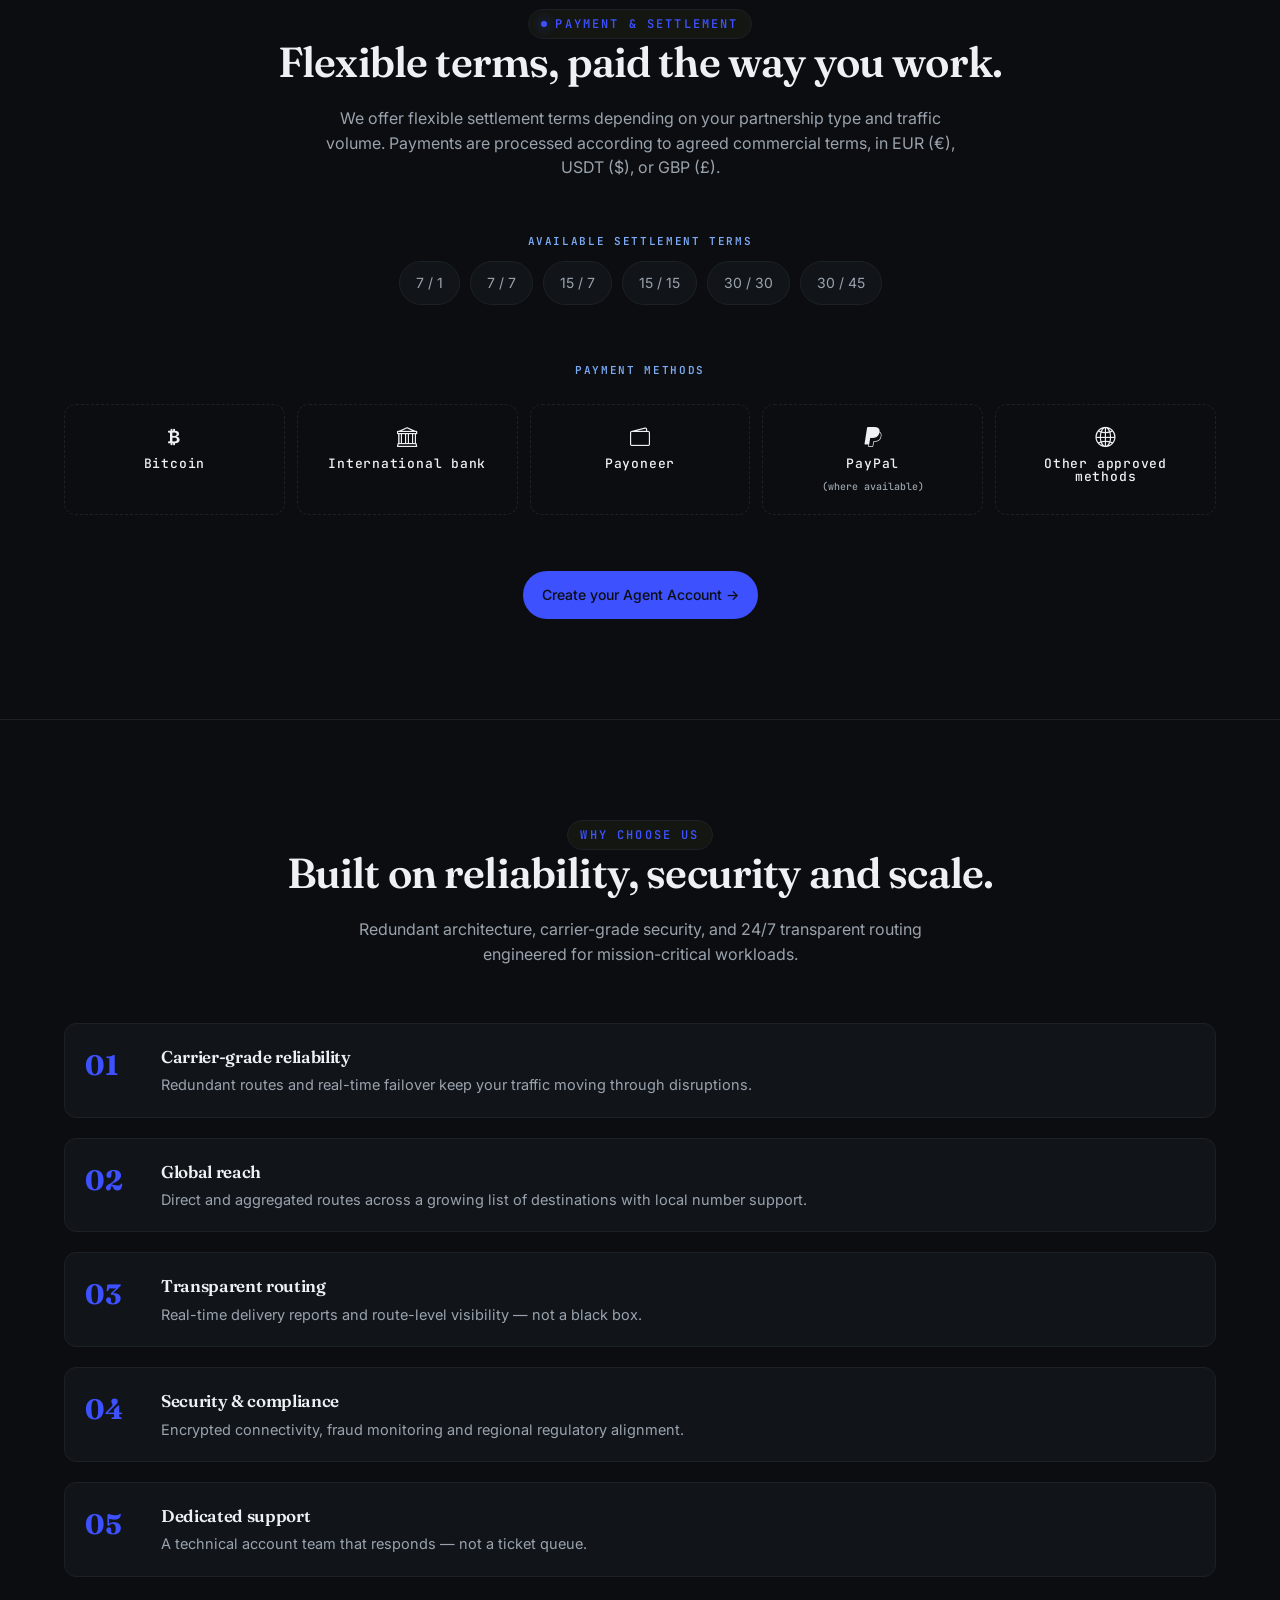
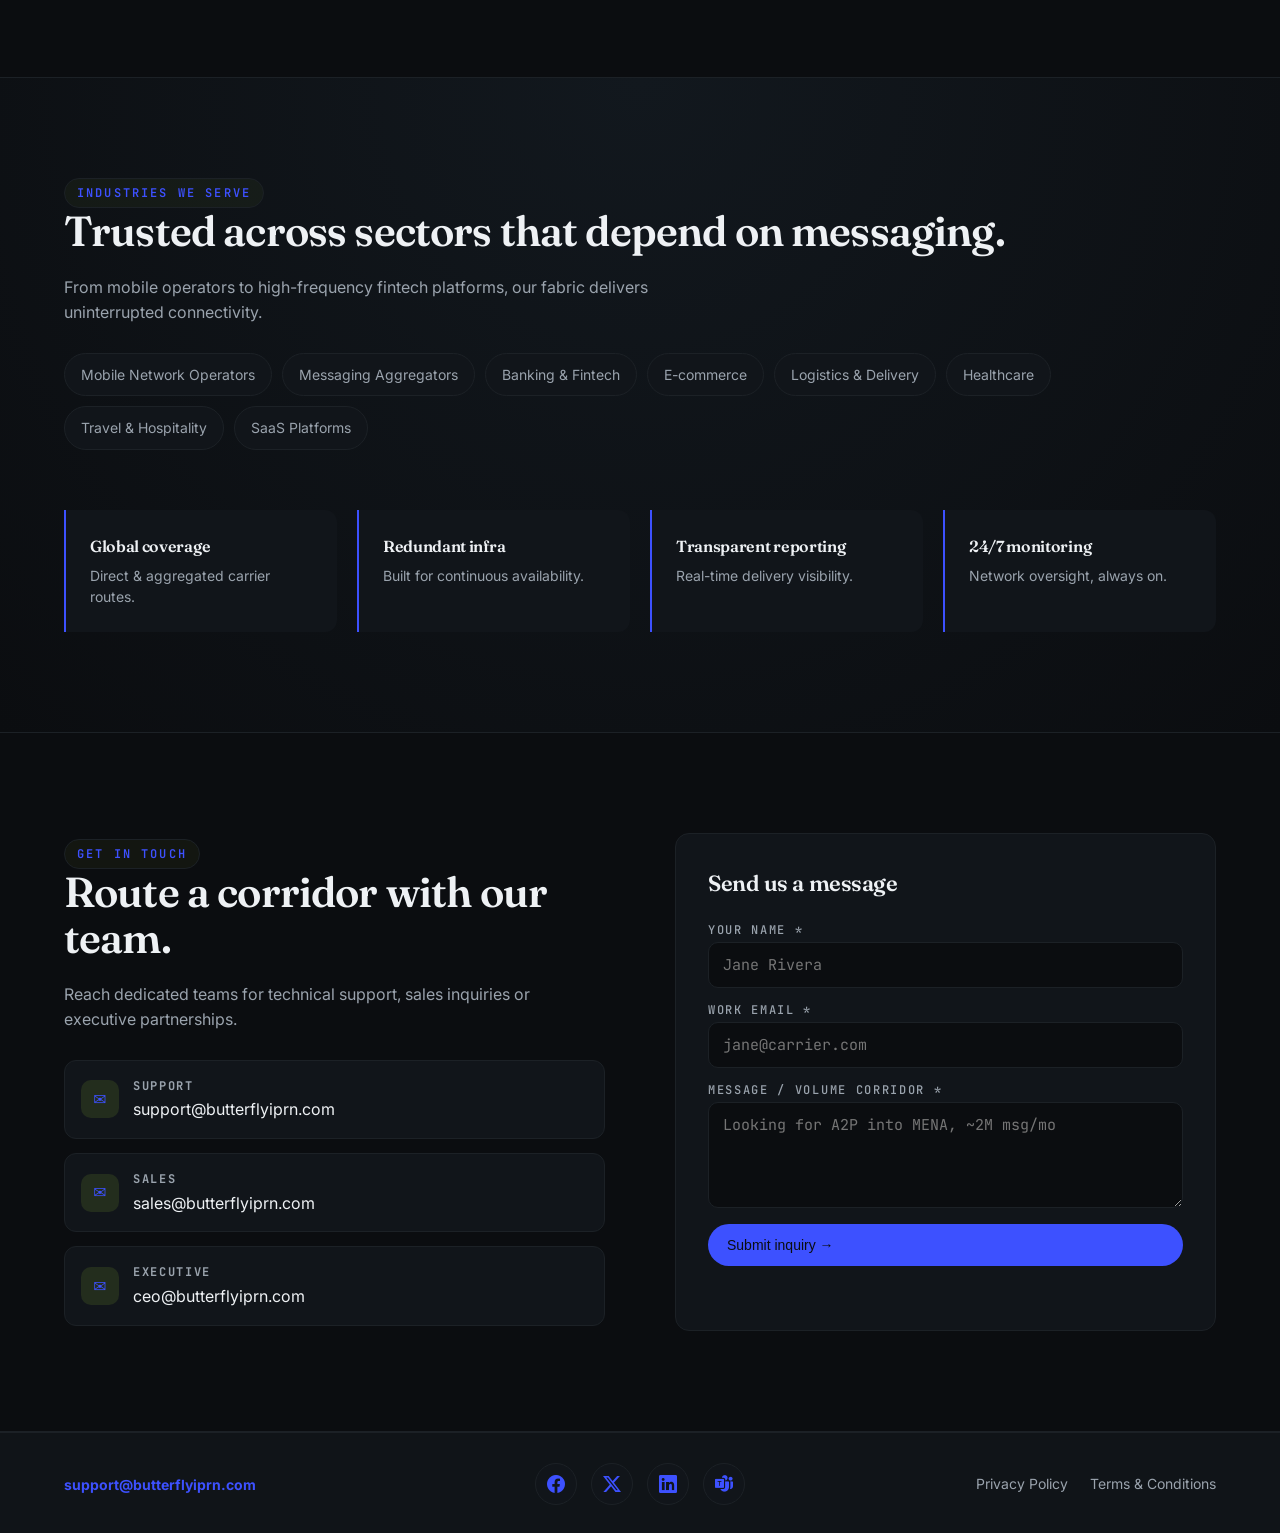
==== commit 6a14f1ec: "last updates" ====
--- a/index.html
+++ b/index.html
@@ -27,6 +27,8 @@
         <a href="#main">Home</a>
         <a href="#about">About us</a>
         <a href="#services">Services</a>
+        <a href="#how">How it works</a>
+        <a href="#partnership">Partnership</a>
         <a href="#why">Why us</a>
         <a href="#industries">Industries</a>
         <a href="#contact">Contact</a>
@@ -146,6 +148,7 @@
       </div>
     </section>
 
+    <!-- HOW IT WORKS -->
     <section id="how" class="section alt">
       <div class="wrap">
 
@@ -241,7 +244,7 @@
         <!-- ===================== PROCESS FLOW ===================== -->
         <div class="how-block" style="margin-top: 64px;">
           <div class="section-head" style="max-width: 100%; text-align: center;">
-            <span class="eyebrow"><i class="bi bi-arrow-repeat"></i> The process</span>
+            <span class="eyebrow">The process</span>
             <h2>Five steps, every corridor.</h2>
           </div>
 
@@ -288,7 +291,7 @@
         <div class="how-block" style="margin-top: 64px;">
           <div class="section-head"
             style="max-width: 780px; text-align: center; margin-left: auto; margin-right: auto;">
-            <span class="eyebrow"><i class="bi bi-graph-up-arrow"></i> Partner revenue model</span>
+            <span class="eyebrow">Partner revenue model</span>
             <h2>What determines settlement value.</h2>
             <p class="lead" style="margin-left: auto; margin-right: auto;">
               Partners generating legitimate SMS or voice traffic through ButterflyIPRN may earn
@@ -337,6 +340,101 @@
 
         <div style="text-align:center; margin-top: 40px;">
           <a href="#contact" class="btn btn-primary">Discuss a corridor with our NOC →</a>
+        </div>
+
+      </div>
+    </section>
+
+    <!-- PARTNERSHIP + PAYMENT & SETTLEMENT -->
+    <section id="partnership" class="section">
+      <div class="wrap">
+
+        <div class="section-head" style="max-width: 820px; text-align: center; margin-left: auto; margin-right: auto;">
+          <span class="eyebrow"><i></i> Partner with us</span>
+          <h2>Manual traffic partnership.</h2>
+          <p class="lead" style="margin-left: auto; margin-right: auto;">
+            Prefer to work manually? Contact our team, create an Agent Account, and once approved
+            you're routing traffic through our platform — with our technical team on hand for
+            setup, route activation and integration whenever you need it.
+          </p>
+        </div>
+
+        <ol class="ol-list" style="width: 100%; margin-top: 40px;">
+          <li><b>01</b>
+            <div>
+              <h4>Contact our team</h4>
+              <p>Reach out and create your Agent Account to get started.</p>
+            </div>
+          </li>
+          <li><b>02</b>
+            <div>
+              <h4>Get approved</h4>
+              <p>Once your account is reviewed and approved, you're ready to go live.</p>
+            </div>
+          </li>
+          <li><b>03</b>
+            <div>
+              <h4>Start your traffic</h4>
+              <p>Begin routing your own SMS or Voice traffic through ButterflyIPRN.</p>
+            </div>
+          </li>
+          <li><b>04</b>
+            <div>
+              <h4>Integrate your systems</h4>
+              <p>Add ButterflyIPRN to your existing systems or applications and route traffic directly through our
+                platform.</p>
+            </div>
+          </li>
+          <li><b>05</b>
+            <div>
+              <h4>Monitor in real time</h4>
+              <p>Track your traffic and performance as it flows, with our technical team supporting setup, route
+                activation and integration whenever required.</p>
+            </div>
+          </li>
+        </ol>
+
+        <!-- ===================== PAYMENT & SETTLEMENT ===================== -->
+        <div class="how-block" style="margin-top: 72px;">
+          <div class="section-head"
+            style="max-width: 780px; text-align: center; margin-left: auto; margin-right: auto;">
+            <span class="eyebrow"><i></i> Payment &amp; settlement</span>
+            <h2>Flexible terms, paid the way you work.</h2>
+            <p class="lead" style="margin-left: auto; margin-right: auto;">
+              We offer flexible settlement terms depending on your partnership type and traffic
+              volume. Payments are processed according to agreed commercial terms, in EUR (€),
+              USDT ($), or GBP (£).
+            </p>
+          </div>
+
+          <div style="margin-top: 36px;">
+            <p class="tag" style="display:block; margin-bottom: 14px; text-align:center;">Available settlement terms</p>
+            <ul class="chips" style="justify-content: center; margin: 0 0 60px;">
+              <li>7 / 1</li>
+              <li>7 / 7</li>
+              <li>15 / 7</li>
+              <li>15 / 15</li>
+              <li>30 / 30</li>
+              <li>30 / 45</li>
+            </ul>
+          </div>
+
+          <div>
+            <p class="tag" style="display:block; margin-bottom: 14px; text-align:center;">Payment methods</p>
+            <ul class="pay-grid">
+              <li><i class="bi bi-currency-bitcoin"></i> Bitcoin</li>
+              <li><i class="bi bi-bank"></i> International bank</li>
+              <li><i class="bi bi-wallet2"></i> Payoneer</li>
+              <li><i class="bi bi-paypal"></i> PayPal <span class="muted"
+                  style="display:block; font-size:10px; margin-top:4px; letter-spacing:normal;">(where available)</span>
+              </li>
+              <li><i class="bi bi-globe2"></i> Other approved methods</li>
+            </ul>
+          </div>
+        </div>
+
+        <div style="text-align:center; margin-top: 56px;">
+          <a href="#contact" class="btn btn-primary">Create your Agent Account →</a>
         </div>
 
       </div>
@@ -455,22 +553,6 @@
       </div>
     </section>
 
-    <!-- PAYMENTS -->
-    <section class="section payments">
-      <div class="wrap">
-        <span class="eyebrow">Payment methods</span>
-        <h2>Secure international payments.</h2>
-        <p class="lead">We support secure international payments through trusted global providers — fast, reliable and
-          safe for partners worldwide.</p>
-        <ul class="pay-grid">
-          <li>International bank</li>
-          <li>Payoneer</li>
-          <li>PayPal</li>
-          <li>bitcoin</li>
-        </ul>
-      </div>
-    </section>
-
   </main>
 
   <footer class="foot">
--- a/styles.css
+++ b/styles.css
@@ -340,9 +340,21 @@
 }
 
 @keyframes pulse-glow {
-  0% { transform: scale(0.95); opacity: 0.8; }
-  50% { transform: scale(1.15); opacity: 1; box-shadow: 0 0 14px #22c55e; }
-  100% { transform: scale(0.95); opacity: 0.8; }
+  0% {
+    transform: scale(0.95);
+    opacity: 0.8;
+  }
+
+  50% {
+    transform: scale(1.15);
+    opacity: 1;
+    box-shadow: 0 0 14px #22c55e;
+  }
+
+  100% {
+    transform: scale(0.95);
+    opacity: 0.8;
+  }
 }
 
 .terminal-node {
@@ -834,6 +846,17 @@
   border-style: solid;
   border-color: var(--accent);
   color: var(--accent)
+}
+
+.pay-grid li {
+  display: flex;
+  flex-direction: column;
+  align-items: center;
+  gap: 8px;
+}
+
+.pay-grid li i {
+  font-size: 20px;
 }
 
 /* ===========================
@@ -1145,7 +1168,7 @@
     gap: 12px;
   }
 
-  .pillars > div {
+  .pillars>div {
     padding: 16px 14px;
   }
 
@@ -1160,7 +1183,8 @@
 
   .form input,
   .form textarea {
-    font-size: 16px; /* Prevents auto-zoom on mobile iOS safari */
+    font-size: 16px;
+    /* Prevents auto-zoom on mobile iOS safari */
   }
 
   .pay-grid {
@@ -1207,12 +1231,17 @@
     opacity: 0;
     transform: translateY(-10px);
   }
+
   to {
     opacity: 1;
     transform: translateY(0);
   }
 }
 
+/* ===========================
+   "How it works" & Partnership
+=========================== */
+
 .how-mini-list {
   margin: 10px 0 0;
   padding-left: 18px;
@@ -1226,4 +1255,29 @@
 
 .how-mini-list li::marker {
   color: var(--accent-2);
+}
+
+.how-cards-2 {
+  align-items: stretch;
+}
+
+.how-cards-2 .card {
+  display: flex;
+}
+
+.how-card-body {
+  display: flex;
+  flex-direction: column;
+  width: 100%;
+}
+
+.how-card-note {
+  margin-top: auto;
+  padding-top: 14px;
+}
+
+@media (max-width: 900px) {
+  .how-cards-2 {
+    grid-template-columns: 1fr !important;
+  }
 }
